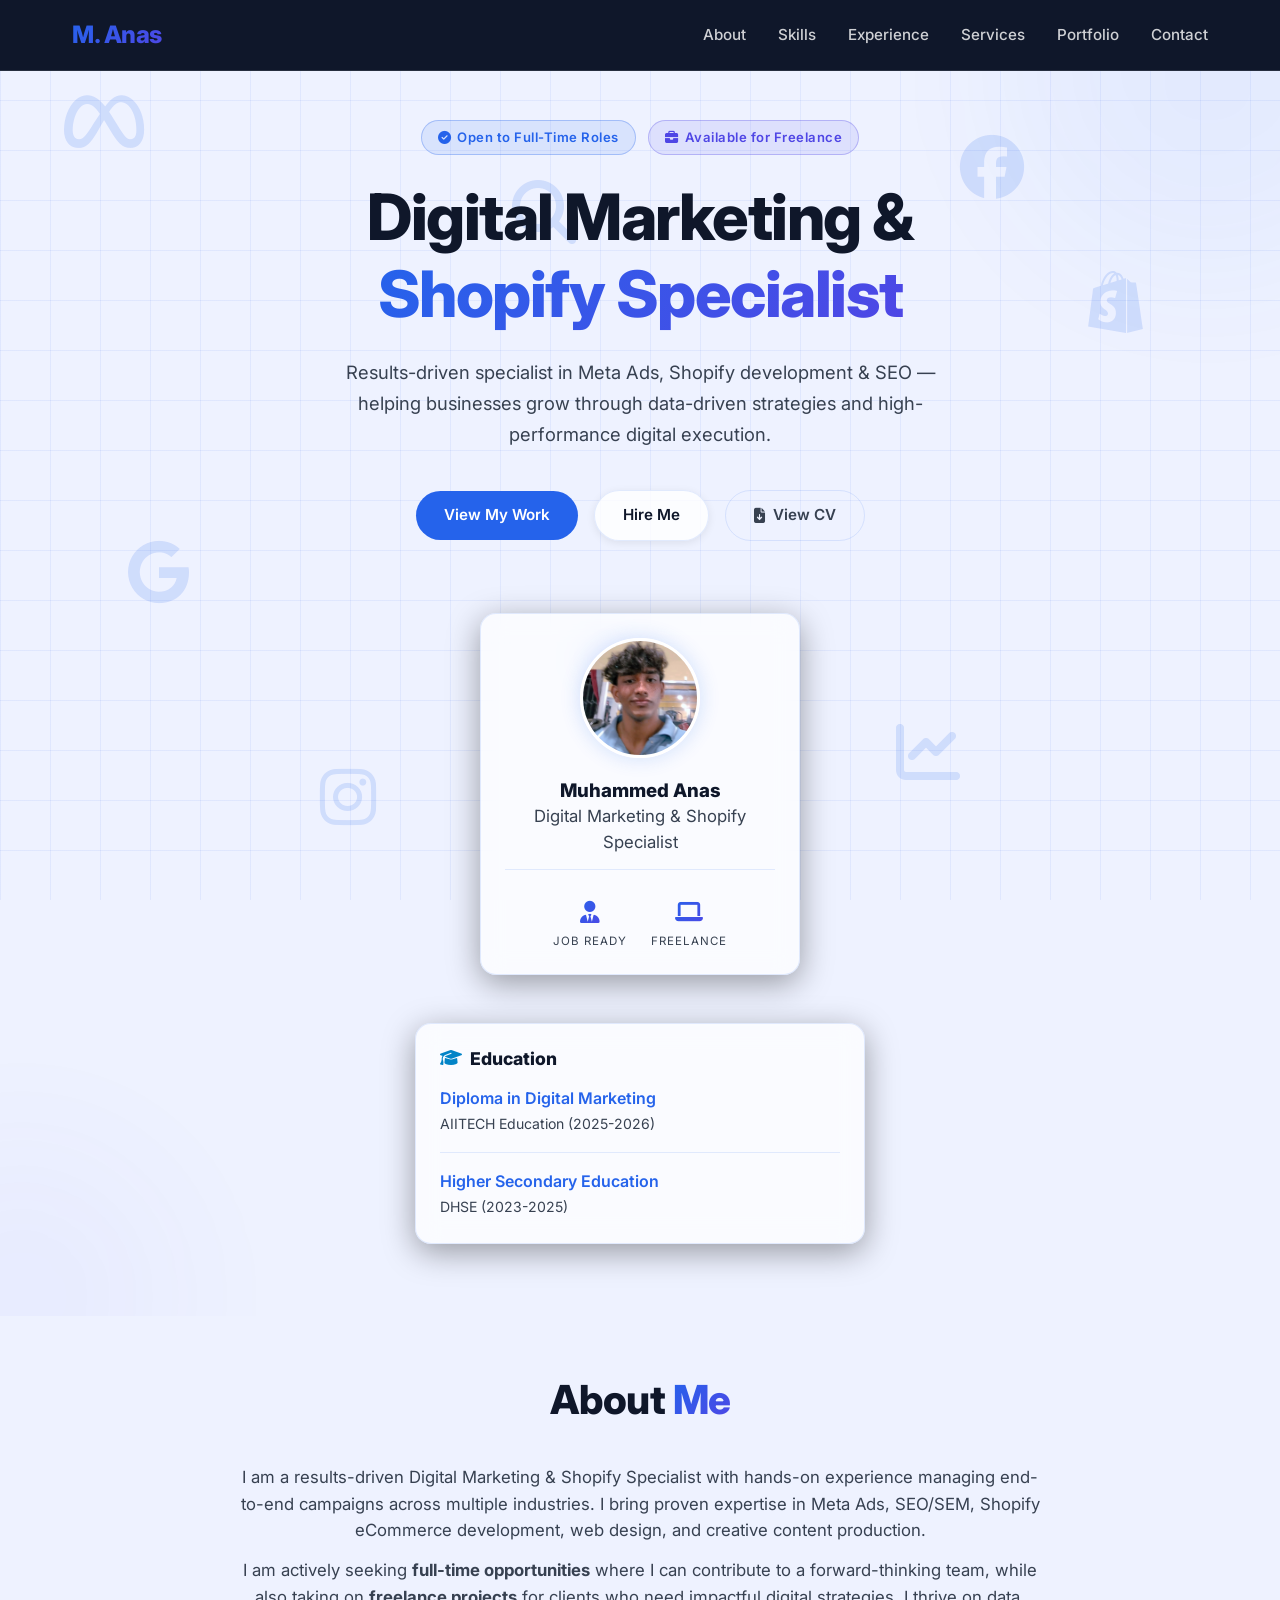
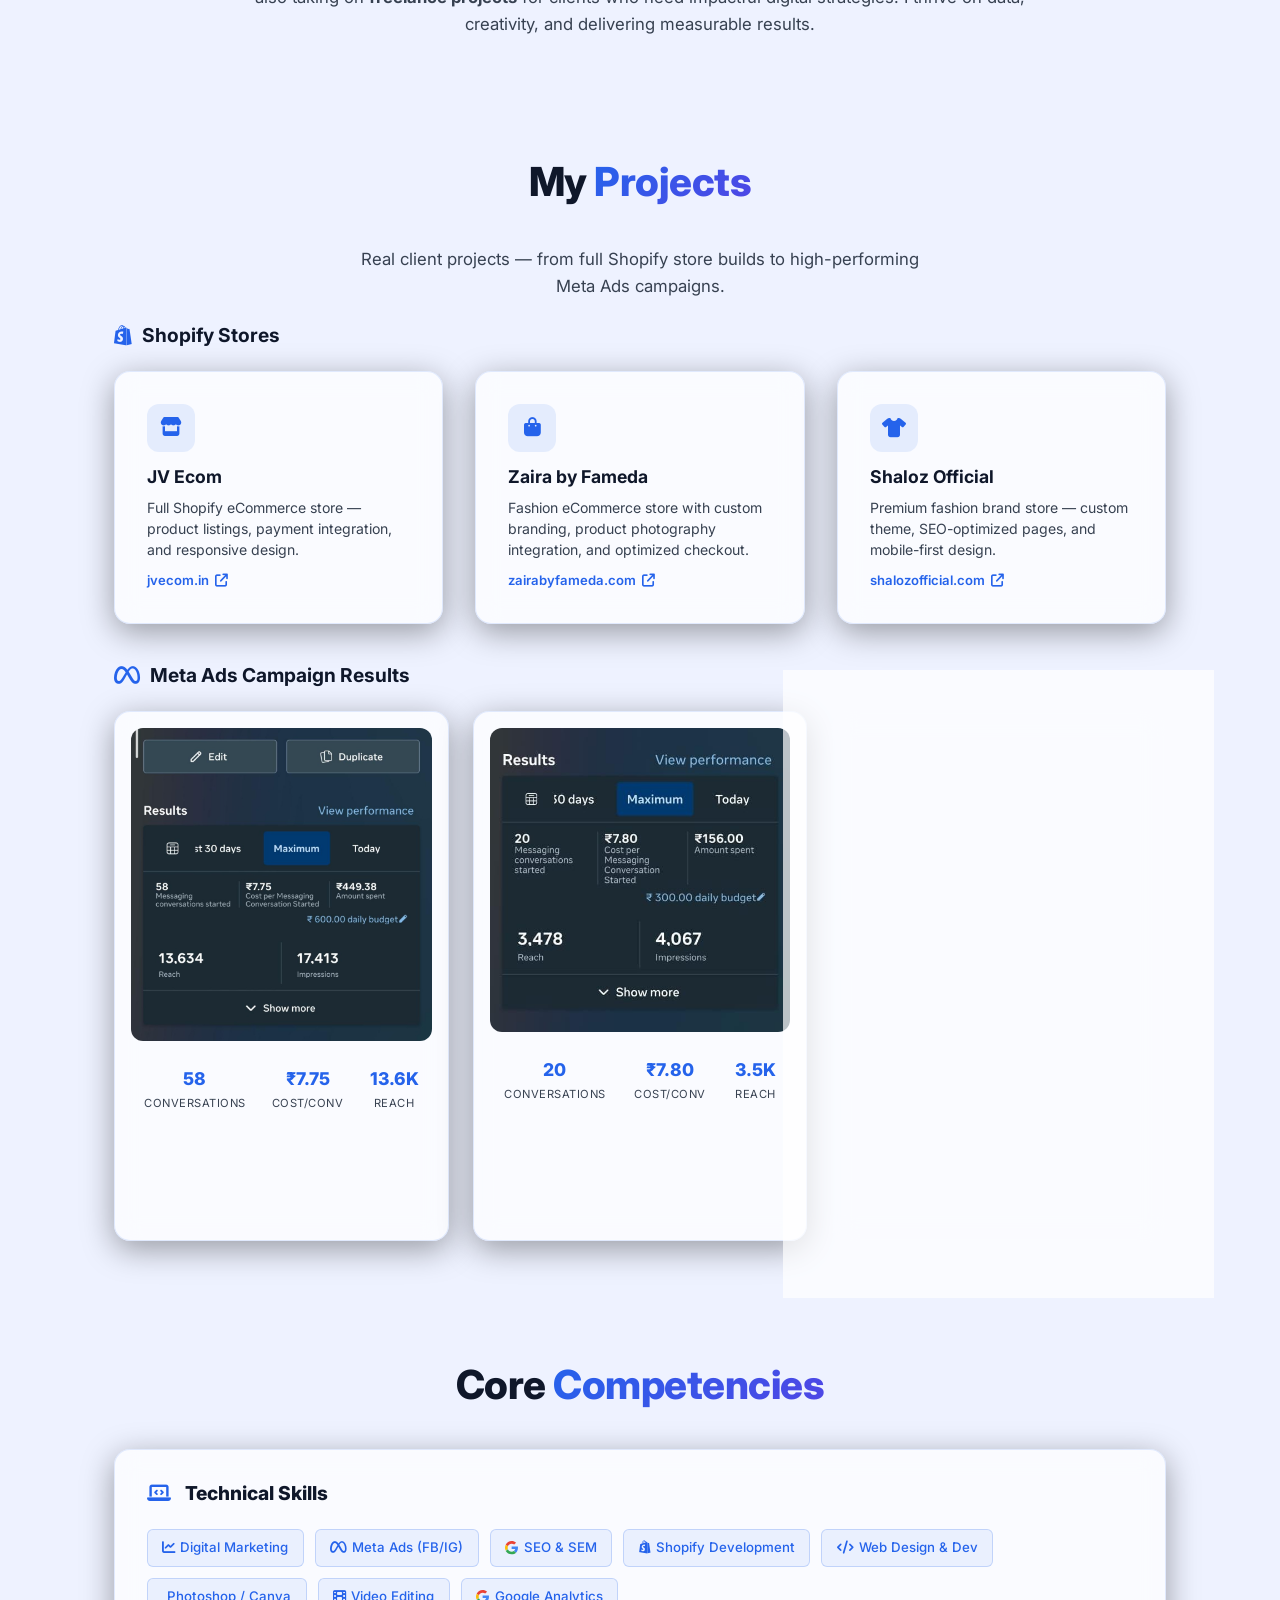
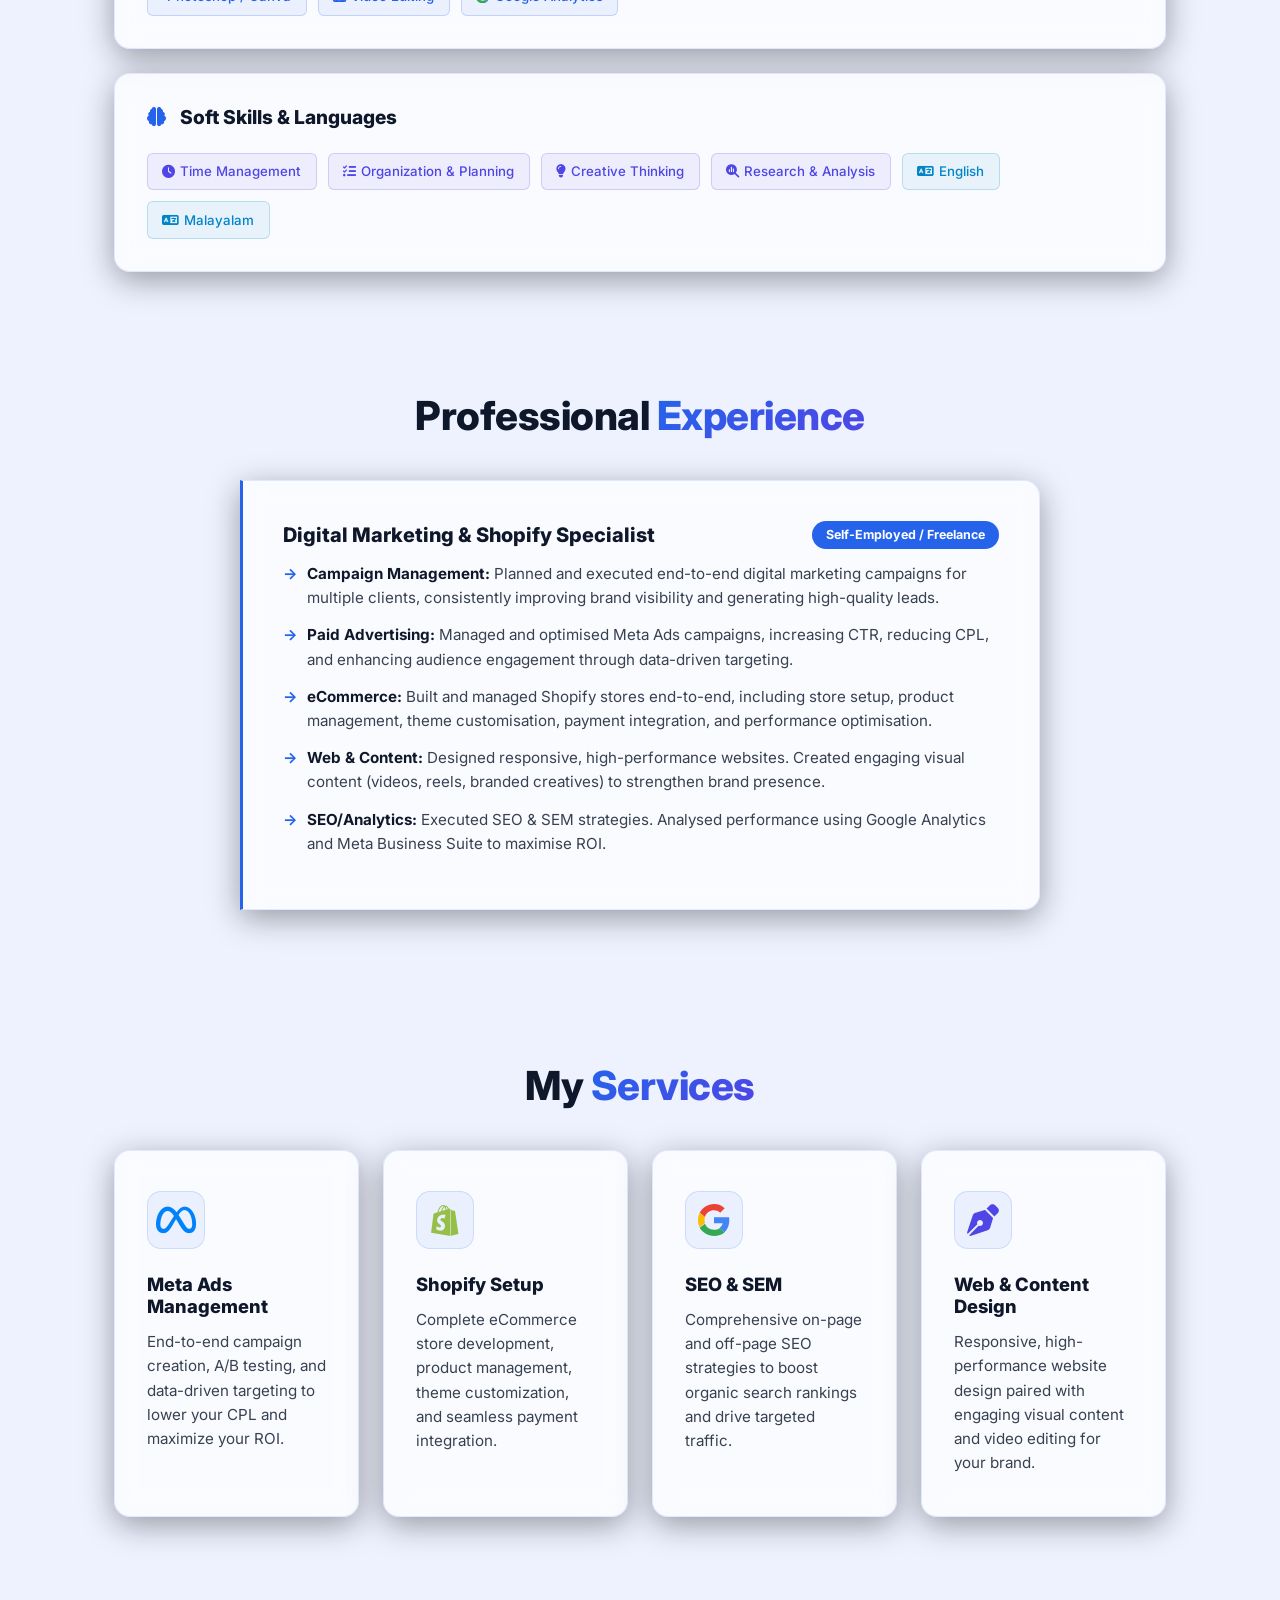
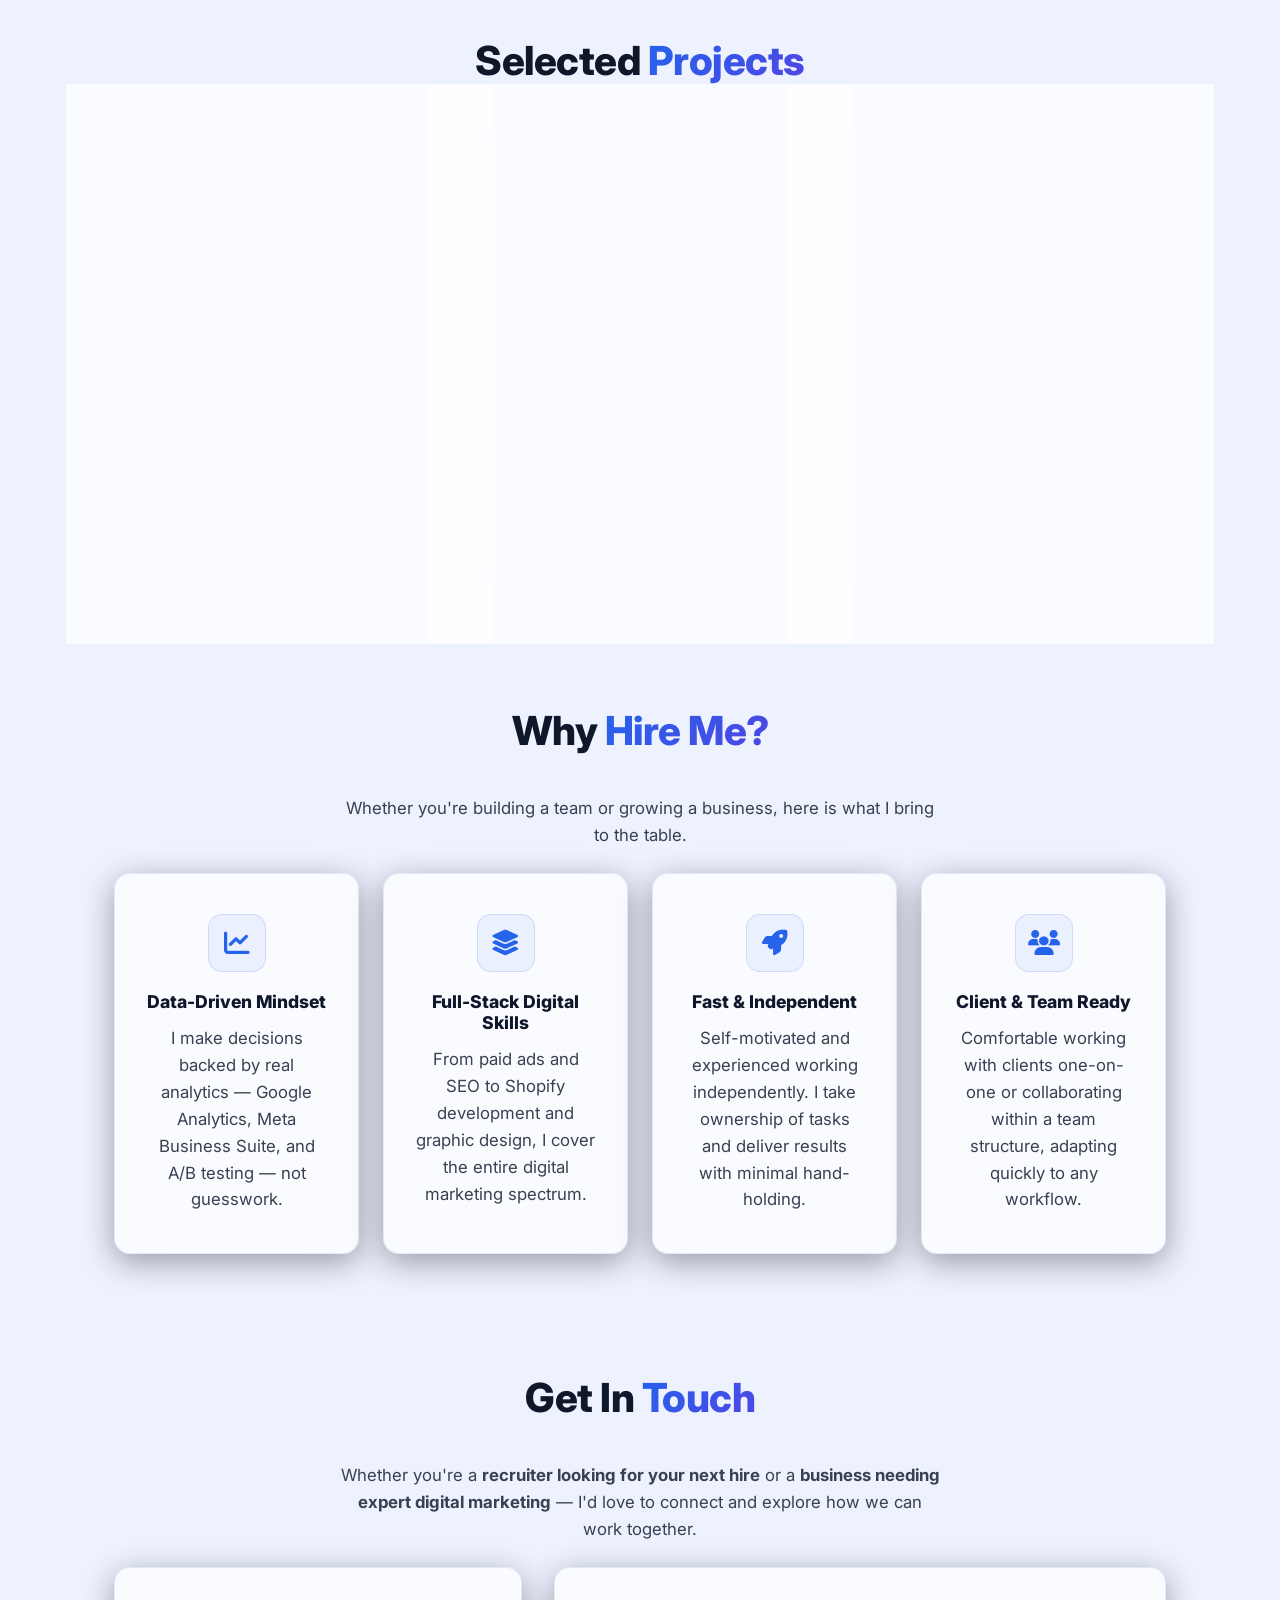
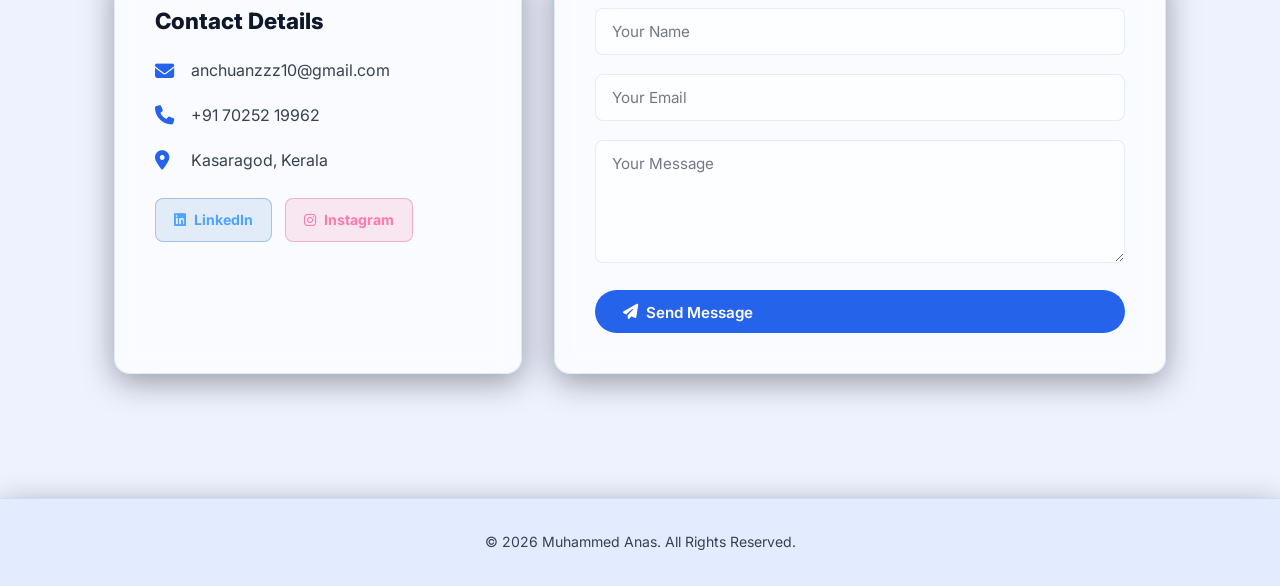
==== index.html @ a9d09760 "Add portfolio section with 3 Shopify projects and Meta Ads campaign results" ====
<!DOCTYPE html>
<html lang="en">

<head>
    <meta charset="UTF-8">
    <meta name="viewport" content="width=device-width, initial-scale=1.0">
    <title>Muhammed Anassss | Digitaln Marketijjng & Shopifyyy Specialist</title>
    <meta name="description"
        content="Portfolio of Muhammessaad Aanas, a results-driven Digitaaal Marketing & Shopify Specialist based in Kerala.">
    <link rel="preconnect" href="https://fonts.googleapis.com">
    <link rel="preconnect" href="https://fonts.gstatic.com" crossorigin>
    <link href="https://fonts.googleapis.com/css2?family=Inter:wght@300;400;500;600;700;800&display=swap"
        rel="stylesheet">
    <link rel="stylesheet" href="https://cdnjs.cloudflare.com/ajax/libs/font-awesome/6.5.0/css/all.min.css">
    <link rel="stylesheet" href="style.css">
</head>

<body>
    <!-- Background Elements -->
    <div class="background-tools">
        <i class="fa-brands fa-meta tool-icon"></i>
        <i class="fa-brands fa-shopify tool-icon"></i>
        <i class="fa-brands fa-google tool-icon"></i>
        <i class="fa-solid fa-chart-line tool-icon"></i>
        <i class="fa-solid fa-magnifying-glass tool-icon"></i>
        <i class="fa-solid fa-bullseye tool-icon"></i>
        <i class="fa-brands fa-facebook tool-icon"></i>
        <i class="fa-brands fa-instagram tool-icon"></i>
    </div>
    <canvas id="space-canvas"></canvas>

    <!-- Navigation -->
    <nav class="glass-nav" id="navbar">
        <div class="nav-container">
            <a href="#" class="logo text-gradient">M. Anas</a>
            <ul class="nav-links">
                <li><a href="#about">About</a></li>
                <li><a href="#skills">Skills</a></li>
                <li><a href="#experienccce">Experience</a></li>
                <li><a href="#services">Services</a></li>
                <li><a href="#portfolio">Portfolio</a></li>
                <li><a href="#contact">Contact</a></li>
            </ul>
            <div class="mobile-menu-btn" id="mobile-menu-btn">
                <span></span><span></span><span></span>
            </div>
        </div>
    </nav>

    <!-- Hero Section -->
    <header class="hero" id="home">
        <div class="hero-content">
            <div class="hero-badges reveal-text">
                <div class="hero-badge"><i class="fa-solid fa-circle-check"></i> Open to Full-Time Roles</div>
                <div class="hero-badge hero-badge-alt"><i class="fa-solid fa-briefcase"></i> Available for Freelance
                </div>
            </div>
            <h1 class="headline reveal-text" style="animation-delay: 0.2s;">
                Digital Marketing &amp; <span class="text-gradient no-wrap">Shopify Specialist</span>
            </h1>
            <p class="subheadline reveal-text" style="animation-delay: 0.4s;">
                Results-driven specialist in Meta Ads, Shopify development &amp; SEO — helping businesses grow through
                data-driven strategies and high-performance digital execution.
            </p>
            <div class="cta-group reveal-text" style="animation-delay: 0.6s; margin-bottom: 2rem;">
                <a href="#portfolio" class="btn btn-primary">View My Work</a>
                <a href="#contact" class="btn btn-secondary">Hire Me</a>
                <a href="https://drive.google.com/file/d/1YVyF_PRaMhXhLxlsqSSd9qEa-VqlzI2Y/view?usp=drivesdk"
                    target="_blank" class="btn btn-outline">
                    <i class="fa-solid fa-file-arrow-down"></i> View CV
                </a>
            </div>

            <!-- New Layout: Photo Box & Education -->
            <div class="hero-visuals mt-5 reveal" style="animation-delay: 0.8s;">
                <div class="glass-panel profile-card float-hover">
                    <div class="profile-avatar">
                        <img src="profile.jpg" alt="Muhammed Anas" class="profile-img">
                    </div>
                    <h3 class="text-center mt-2">Muhammed Anas</h3>
                    <p class="text-center text-muted">Digital Marketing &amp; Shopify Specialist</p>
                    <div class="quick-stats mt-3">
                        <div class="stat">
                            <span class="stat-number text-gradient"><i class="fa-solid fa-user-tie"></i></span>
                            <span class="stat-label">Job Ready</span>
                        </div>
                        <div class="stat">
                            <span class="stat-number text-gradient"><i class="fa-solid fa-laptop"></i></span>
                            <span class="stat-label">Freelance</span>
                        </div>
                    </div>
                </div>

                <div class="education-box glass-panel mt-4">
                    <h3 class="box-title"><i class="fa-solid fa-graduation-cap"></i> Education</h3>
                    <ul class="education-list">
                        <li>
                            <strong>Diploma in Digital Marketing</strong>
                            <span>AIITECH Education (2025-2026)</span>
                        </li>
                        <li>
                            <strong>Higher Secondary Education</strong>
                            <span>DHSE (2023-2025)</span>
                        </li>
                    </ul>
                </div>
            </div>
        </div>
        <div class="hero-shapes">
            <div class="shape shape-1"></div>
            <div class="shape shape-2"></div>
        </div>
    </header>

    <!-- About Section (Text Only) -->
    <section id="about" class="section reveal">
        <div class="container">
            <div class="about-text text-center mx-auto" style="max-width: 800px;">
                <h2 class="section-title">About <span class="text-gradient">Me</span></h2>
                <p class="lead">I am a results-driven Digital Marketing &amp; Shopify Specialist with hands-on
                    experience managing end-to-end campaigns across multiple industries. I bring proven expertise in
                    Meta Ads, SEO/SEM, Shopify eCommerce development, web design, and creative content production.</p>
                <p class="mt-3">I am actively seeking <strong>full-time opportunities</strong> where I can contribute to
                    a forward-thinking team, while also taking on <strong>freelance projects</strong> for clients who
                    need impactful digital strategies. I thrive on data, creativity, and delivering measurable results.
                </p>
            </div>
        </div>
    </section>

    <!-- Portfolio Section -->
    <section id="portfolio" class="section reveal">
        <div class="container">
            <h2 class="section-title">My <span class="text-gradient">Projects</span></h2>
            <p class="text-center text-muted mb-4 mx-auto max-w-600">Real client projects — from full Shopify store builds to high-performing Meta Ads campaigns.</p>

            <!-- Shopify Projects -->
            <h3 class="subsection-title"><i class="fa-brands fa-shopify"></i> Shopify Stores</h3>
            <div class="projects-grid">
                <a href="https://www.jvecom.in" target="_blank" class="glass-panel project-card">
                    <div class="project-icon"><i class="fa-solid fa-store"></i></div>
                    <h4>JV Ecom</h4>
                    <p class="text-muted">Full Shopify eCommerce store — product listings, payment integration, and responsive design.</p>
                    <span class="project-link">jvecom.in <i class="fa-solid fa-arrow-up-right-from-square"></i></span>
                </a>
                <a href="https://www.zairabyfameda.com" target="_blank" class="glass-panel project-card">
                    <div class="project-icon"><i class="fa-solid fa-bag-shopping"></i></div>
                    <h4>Zaira by Fameda</h4>
                    <p class="text-muted">Fashion eCommerce store with custom branding, product photography integration, and optimized checkout.</p>
                    <span class="project-link">zairabyfameda.com <i class="fa-solid fa-arrow-up-right-from-square"></i></span>
                </a>
                <a href="https://www.shalozofficial.com" target="_blank" class="glass-panel project-card">
                    <div class="project-icon"><i class="fa-solid fa-shirt"></i></div>
                    <h4>Shaloz Official</h4>
                    <p class="text-muted">Premium fashion brand store — custom theme, SEO-optimized pages, and mobile-first design.</p>
                    <span class="project-link">shalozofficial.com <i class="fa-solid fa-arrow-up-right-from-square"></i></span>
                </a>
            </div>

            <!-- Meta Ads Results -->
            <h3 class="subsection-title mt-5"><i class="fa-brands fa-meta"></i> Meta Ads Campaign Results</h3>
            <div class="meta-ads-grid">
                <div class="glass-panel meta-ads-card">
                    <img src="meta-ads-1.jpg" alt="Meta Ads Campaign 1 Results" class="meta-ads-img">
                    <div class="meta-ads-stats">
                        <div class="meta-stat"><span class="meta-stat-value">58</span><span class="meta-stat-label">Conversations</span></div>
                        <div class="meta-stat"><span class="meta-stat-value">₹7.75</span><span class="meta-stat-label">Cost/Conv</span></div>
                        <div class="meta-stat"><span class="meta-stat-value">13.6K</span><span class="meta-stat-label">Reach</span></div>
                    </div>
                </div>
                <div class="glass-panel meta-ads-card">
                    <img src="meta-ads-2.jpg" alt="Meta Ads Campaign 2 Results" class="meta-ads-img">
                    <div class="meta-ads-stats">
                        <div class="meta-stat"><span class="meta-stat-value">20</span><span class="meta-stat-label">Conversations</span></div>
                        <div class="meta-stat"><span class="meta-stat-value">₹7.80</span><span class="meta-stat-label">Cost/Conv</span></div>
                        <div class="meta-stat"><span class="meta-stat-value">3.5K</span><span class="meta-stat-label">Reach</span></div>
                    </div>
                </div>
                <div class="glass-panel meta-ads-card">
                    <img src="meta-ads-3.jpg" alt="Meta Ads Campaign 3 Results" class="meta-ads-img">
                    <div class="meta-ads-stats">
                        <div class="meta-stat"><span class="meta-stat-value">27</span><span class="meta-stat-label">Conversations</span></div>
                        <div class="meta-stat"><span class="meta-stat-value">₹6.28</span><span class="meta-stat-label">Cost/Conv</span></div>
                        <div class="meta-stat"><span class="meta-stat-value">4.8K</span><span class="meta-stat-label">Reach</span></div>
                    </div>
                </div>
            </div>
        </div>
    </section>

    <!-- Skills Section -->
    <section id="skills" class="section reveal">
        <div class="container">
            <h2 class="section-title">Core <span class="text-gradient">Competencies</span></h2>
            <div class="skills-wrapper">
                <div class="skills-category glass-panel">
                    <h3><i class="fa-solid fa-laptop-code skill-icon"></i> Technical Skills</h3>
                    <div class="tags">
                        <span class="tag"><i class="fa-solid fa-chart-line"></i> Digital Marketing</span>
                        <span class="tag"><i class="fa-brands fa-meta"></i> Meta Ads (FB/IG)</span>
                        <span class="tag"><span class="google-svg-sm"><svg xmlns="http://www.w3.org/2000/svg"
                                    viewBox="0 0 48 48">
                                    <path fill="#EA4335"
                                        d="M24 9.5c3.54 0 6.71 1.22 9.21 3.6l6.85-6.85C35.9 2.38 30.47 0 24 0 14.62 0 6.51 5.33 2.56 13.22l7.98 6.19C12.43 13.08 17.74 9.5 24 9.5z" />
                                    <path fill="#4285F4"
                                        d="M46.98 24.55c0-1.57-.15-3.09-.38-4.55H24v9.02h12.94c-.58 2.96-2.26 5.48-4.78 7.18l7.73 6c4.51-4.18 7.09-10.36 7.09-17.65z" />
                                    <path fill="#FBBC05"
                                        d="M10.53 28.59c-.48-1.45-.76-2.99-.76-4.59s.27-3.14.76-4.59l-7.98-6.19C.92 16.46 0 20.12 0 24c0 3.88.92 7.54 2.56 10.78l7.97-6.19z" />
                                    <path fill="#34A853"
                                        d="M24 48c6.48 0 11.93-2.13 15.89-5.81l-7.73-6c-2.18 1.48-4.97 2.31-8.16 2.31-6.26 0-11.57-3.58-13.46-8.91l-7.98 6.19C6.51 42.67 14.62 48 24 48z" />
                                </svg></span> SEO &amp; SEM</span>
                        <span class="tag"><i class="fa-brands fa-shopify"></i> Shopify Development</span>
                        <span class="tag"><i class="fa-solid fa-code"></i> Web Design &amp; Dev</span>
                        <span class="tag"><i class="fa-brands fa-adobe"></i> Photoshop / Canva</span>
                        <span class="tag"><i class="fa-solid fa-film"></i> Video Editing</span>
                        <span class="tag"><span class="google-svg-sm"><svg xmlns="http://www.w3.org/2000/svg"
                                    viewBox="0 0 48 48">
                                    <path fill="#EA4335"
                                        d="M24 9.5c3.54 0 6.71 1.22 9.21 3.6l6.85-6.85C35.9 2.38 30.47 0 24 0 14.62 0 6.51 5.33 2.56 13.22l7.98 6.19C12.43 13.08 17.74 9.5 24 9.5z" />
                                    <path fill="#4285F4"
                                        d="M46.98 24.55c0-1.57-.15-3.09-.38-4.55H24v9.02h12.94c-.58 2.96-2.26 5.48-4.78 7.18l7.73 6c4.51-4.18 7.09-10.36 7.09-17.65z" />
                                    <path fill="#FBBC05"
                                        d="M10.53 28.59c-.48-1.45-.76-2.99-.76-4.59s.27-3.14.76-4.59l-7.98-6.19C.92 16.46 0 20.12 0 24c0 3.88.92 7.54 2.56 10.78l7.97-6.19z" />
                                    <path fill="#34A853"
                                        d="M24 48c6.48 0 11.93-2.13 15.89-5.81l-7.73-6c-2.18 1.48-4.97 2.31-8.16 2.31-6.26 0-11.57-3.58-13.46-8.91l-7.98 6.19C6.51 42.67 14.62 48 24 48z" />
                                </svg></span> Google Analytics</span>
                    </div>
                </div>
                <div class="skills-category glass-panel">
                    <h3><i class="fa-solid fa-brain skill-icon"></i> Soft Skills &amp; Languages</h3>
                    <div class="tags">
                        <span class="tag tag-soft"><i class="fa-solid fa-clock"></i> Time Management</span>
                        <span class="tag tag-soft"><i class="fa-solid fa-list-check"></i> Organization &amp;
                            Planning</span>
                        <span class="tag tag-soft"><i class="fa-solid fa-lightbulb"></i> Creative Thinking</span>
                        <span class="tag tag-soft"><i class="fa-solid fa-magnifying-glass-chart"></i> Research &amp;
                            Analysis</span>
                        <span class="tag tag-lang"><i class="fa-solid fa-language"></i> English</span>
                        <span class="tag tag-lang"><i class="fa-solid fa-language"></i> Malayalam</span>
                    </div>
                </div>
            </div>
        </div>
    </section>

    <!-- Experience Section -->
    <section id="experience" class="section reveal">
        <div class="container">
            <h2 class="section-title">Professional <span class="text-gradient">Experience</span></h2>
            <div class="timeline">
                <div class="timeline-item glass-panel float-hover">
                    <div class="timeline-content">
                        <div class="timeline-header">
                            <h3>Digital Marketing &amp; Shopify Specialist</h3>
                            <span class="badge">Self-Employed / Freelance</span>
                        </div>
                        <ul class="experience-list mt-3">
                            <li><strong>Campaign Management:</strong> Planned and executed end-to-end digital marketing
                                campaigns for multiple clients, consistently improving brand visibility and generating
                                high-quality leads.</li>
                            <li><strong>Paid Advertising:</strong> Managed and optimised Meta Ads campaigns, increasing
                                CTR, reducing CPL, and enhancing audience engagement through data-driven targeting.</li>
                            <li><strong>eCommerce:</strong> Built and managed Shopify stores end-to-end, including store
                                setup, product management, theme customisation, payment integration, and performance
                                optimisation.</li>
                            <li><strong>Web &amp; Content:</strong> Designed responsive, high-performance websites.
                                Created engaging visual content (videos, reels, branded creatives) to strengthen brand
                                presence.</li>
                            <li><strong>SEO/Analytics:</strong> Executed SEO &amp; SEM strategies. Analysed performance
                                using Google Analytics and Meta Business Suite to maximise ROI.</li>
                        </ul>
                    </div>
                </div>
            </div>
        </div>
    </section>

    <!-- Services Section -->
    <section id="services" class="section reveal">
        <div class="container">
            <h2 class="section-title">My <span class="text-gradient">Services</span></h2>
            <div class="services-grid">
                <div class="glass-panel service-card float-hover">
                    <div class="service-icon meta-icon"><i class="fa-brands fa-meta"></i></div>
                    <h3>Meta Ads Management</h3>
                    <p>End-to-end campaign creation, A/B testing, and data-driven targeting to lower your CPL and
                        maximize your ROI.</p>
                </div>
                <div class="glass-panel service-card float-hover">
                    <div class="service-icon shopify-icon"><i class="fa-brands fa-shopify"></i></div>
                    <h3>Shopify Setup</h3>
                    <p>Complete eCommerce store development, product management, theme customization, and seamless
                        payment integration.</p>
                </div>
                <div class="glass-panel service-card float-hover">
                    <div class="service-icon google-icon">
                        <svg xmlns="http://www.w3.org/2000/svg" viewBox="0 0 48 48" style="width:1em;height:1em;">
                            <path fill="#EA4335"
                                d="M24 9.5c3.54 0 6.71 1.22 9.21 3.6l6.85-6.85C35.9 2.38 30.47 0 24 0 14.62 0 6.51 5.33 2.56 13.22l7.98 6.19C12.43 13.08 17.74 9.5 24 9.5z" />
                            <path fill="#4285F4"
                                d="M46.98 24.55c0-1.57-.15-3.09-.38-4.55H24v9.02h12.94c-.58 2.96-2.26 5.48-4.78 7.18l7.73 6c4.51-4.18 7.09-10.36 7.09-17.65z" />
                            <path fill="#FBBC05"
                                d="M10.53 28.59c-.48-1.45-.76-2.99-.76-4.59s.27-3.14.76-4.59l-7.98-6.19C.92 16.46 0 20.12 0 24c0 3.88.92 7.54 2.56 10.78l7.97-6.19z" />
                            <path fill="#34A853"
                                d="M24 48c6.48 0 11.93-2.13 15.89-5.81l-7.73-6c-2.18 1.48-4.97 2.31-8.16 2.31-6.26 0-11.57-3.58-13.46-8.91l-7.98 6.19C6.51 42.67 14.62 48 24 48z" />
                        </svg>
                    </div>
                    <h3>SEO &amp; SEM</h3>
                    <p>Comprehensive on-page and off-page SEO strategies to boost organic search rankings and drive
                        targeted traffic.</p>
                </div>
                <div class="glass-panel service-card float-hover">
                    <div class="service-icon design-icon"><i class="fa-solid fa-pen-nib"></i></div>
                    <h3>Web &amp; Content Design</h3>
                    <p>Responsive, high-performance website design paired with engaging visual content and video editing
                        for your brand.</p>
                </div>
            </div>
        </div>
    </section>

    <!-- Portfolio Section -->
    <section id="portfolio" class="section reveal">
        <div class="container">
            <h2 class="section-title">Selected <span class="text-gradient">Projects</span></h2>
            <div class="projects-grid">
                <div class="glass-panel project-card float-hover">
                    <div class="project-logo meta-icon"><i class="fa-brands fa-meta"></i></div>
                    <div class="project-content">
                        <h3>E-Commerce Growth Campaign</h3>
                        <p>Managed Meta Ads for a Shopify store, implementing precise audience targeting and A/B
                            testing.</p>
                        <ul class="project-results">
                            <li><i class="fa-solid fa-arrow-trend-up result-icon"></i> Increased CTR significantly</li>
                            <li><i class="fa-solid fa-arrow-trend-down result-icon"></i> Reduced Cost Per Lead (CPL)
                            </li>
                            <li><i class="fa-solid fa-sack-dollar result-icon"></i> Increased Return on Ad Spend (ROAS)
                            </li>
                        </ul>
                        <div class="tags mt-3">
                            <span class="tag"><i class="fa-brands fa-meta"></i> Meta Ads</span>
                            <span class="tag"><i class="fa-solid fa-chart-bar"></i> Analytics</span>
                        </div>
                    </div>
                </div>
                <div class="glass-panel project-card float-hover">
                    <div class="project-logo shopify-icon"><i class="fa-brands fa-shopify"></i></div>
                    <div class="project-content">
                        <h3>Shopify Store Optimization</h3>
                        <p>Built a responsive eCommerce store from scratch with integrated payments and optimized UX.
                        </p>
                        <ul class="project-results">
                            <li><i class="fa-solid fa-bolt result-icon"></i> Improved site speed</li>
                            <li><i class="fa-solid fa-mobile-screen result-icon"></i> Enhanced mobile usability</li>
                            <li><i class="fa-brands fa-shopify result-icon"></i> Streamlined checkout process</li>
                        </ul>
                        <div class="tags mt-3">
                            <span class="tag"><i class="fa-brands fa-shopify"></i> Shopify</span>
                            <span class="tag"><i class="fa-solid fa-palette"></i> Web Design</span>
                        </div>
                    </div>
                </div>
                <div class="glass-panel project-card float-hover">
                    <div class="project-logo google-icon">
                        <svg xmlns="http://www.w3.org/2000/svg" viewBox="0 0 48 48" style="width:1em;height:1em;">
                            <path fill="#EA4335"
                                d="M24 9.5c3.54 0 6.71 1.22 9.21 3.6l6.85-6.85C35.9 2.38 30.47 0 24 0 14.62 0 6.51 5.33 2.56 13.22l7.98 6.19C12.43 13.08 17.74 9.5 24 9.5z" />
                            <path fill="#4285F4"
                                d="M46.98 24.55c0-1.57-.15-3.09-.38-4.55H24v9.02h12.94c-.58 2.96-2.26 5.48-4.78 7.18l7.73 6c4.51-4.18 7.09-10.36 7.09-17.65z" />
                            <path fill="#FBBC05"
                                d="M10.53 28.59c-.48-1.45-.76-2.99-.76-4.59s.27-3.14.76-4.59l-7.98-6.19C.92 16.46 0 20.12 0 24c0 3.88.92 7.54 2.56 10.78l7.97-6.19z" />
                            <path fill="#34A853"
                                d="M24 48c6.48 0 11.93-2.13 15.89-5.81l-7.73-6c-2.18 1.48-4.97 2.31-8.16 2.31-6.26 0-11.57-3.58-13.46-8.91l-7.98 6.19C6.51 42.67 14.62 48 24 48z" />
                        </svg>
                    </div>
                    <div class="project-content">
                        <h3>Organic SEO &amp; Content Strategy</h3>
                        <p>Executed comprehensive SEO strategies and produced engaging promotional visual content.</p>
                        <ul class="project-results">
                            <li><span class="google-svg-sm" style="vertical-align:middle;"><svg
                                        xmlns="http://www.w3.org/2000/svg" viewBox="0 0 48 48">
                                        <path fill="#EA4335"
                                            d="M24 9.5c3.54 0 6.71 1.22 9.21 3.6l6.85-6.85C35.9 2.38 30.47 0 24 0 14.62 0 6.51 5.33 2.56 13.22l7.98 6.19C12.43 13.08 17.74 9.5 24 9.5z" />
                                        <path fill="#4285F4"
                                            d="M46.98 24.55c0-1.57-.15-3.09-.38-4.55H24v9.02h12.94c-.58 2.96-2.26 5.48-4.78 7.18l7.73 6c4.51-4.18 7.09-10.36 7.09-17.65z" />
                                        <path fill="#FBBC05"
                                            d="M10.53 28.59c-.48-1.45-.76-2.99-.76-4.59s.27-3.14.76-4.59l-7.98-6.19C.92 16.46 0 20.12 0 24c0 3.88.92 7.54 2.56 10.78l7.97-6.19z" />
                                        <path fill="#34A853"
                                            d="M24 48c6.48 0 11.93-2.13 15.89-5.81l-7.73-6c-2.18 1.48-4.97 2.31-8.16 2.31-6.26 0-11.57-3.58-13.46-8.91l-7.98 6.19C6.51 42.67 14.62 48 24 48z" />
                                    </svg></span> Boosted organic search rankings</li>
                            <li><i class="fa-brands fa-instagram result-icon"></i> Created engaging reels &amp; videos
                            </li>
                            <li><i class="fa-solid fa-bullseye result-icon"></i> Increased organic traffic</li>
                        </ul>
                        <div class="tags mt-3">
                            <span class="tag"><span class="google-svg-sm"><svg xmlns="http://www.w3.org/2000/svg"
                                        viewBox="0 0 48 48">
                                        <path fill="#EA4335"
                                            d="M24 9.5c3.54 0 6.71 1.22 9.21 3.6l6.85-6.85C35.9 2.38 30.47 0 24 0 14.62 0 6.51 5.33 2.56 13.22l7.98 6.19C12.43 13.08 17.74 9.5 24 9.5z" />
                                        <path fill="#4285F4"
                                            d="M46.98 24.55c0-1.57-.15-3.09-.38-4.55H24v9.02h12.94c-.58 2.96-2.26 5.48-4.78 7.18l7.73 6c4.51-4.18 7.09-10.36 7.09-17.65z" />
                                        <path fill="#FBBC05"
                                            d="M10.53 28.59c-.48-1.45-.76-2.99-.76-4.59s.27-3.14.76-4.59l-7.98-6.19C.92 16.46 0 20.12 0 24c0 3.88.92 7.54 2.56 10.78l7.97-6.19z" />
                                        <path fill="#34A853"
                                            d="M24 48c6.48 0 11.93-2.13 15.89-5.81l-7.73-6c-2.18 1.48-4.97 2.31-8.16 2.31-6.26 0-11.57-3.58-13.46-8.91l-7.98 6.19C6.51 42.67 14.62 48 24 48z" />
                                    </svg></span> SEO</span>
                            <span class="tag"><i class="fa-solid fa-photo-film"></i> Content Creation</span>
                        </div>
                    </div>
                </div>
            </div>
        </div>
    </section>

    <!-- Why Hire Me Section -->
    <section id="why-hire" class="section reveal">
        <div class="container">
            <h2 class="section-title">Why <span class="text-gradient">Hire Me?</span></h2>
            <p class="text-center text-muted max-w-600 mx-auto mb-4">Whether you're building a team or growing a
                business, here is what I bring to the table.</p>
            <div class="why-grid">
                <div class="glass-panel why-card float-hover">
                    <div class="why-icon"><i class="fa-solid fa-chart-line"></i></div>
                    <h3>Data-Driven Mindset</h3>
                    <p>I make decisions backed by real analytics — Google Analytics, Meta Business Suite, and A/B
                        testing — not guesswork.</p>
                </div>
                <div class="glass-panel why-card float-hover">
                    <div class="why-icon"><i class="fa-solid fa-layer-group"></i></div>
                    <h3>Full-Stack Digital Skills</h3>
                    <p>From paid ads and SEO to Shopify development and graphic design, I cover the entire digital
                        marketing spectrum.</p>
                </div>
                <div class="glass-panel why-card float-hover">
                    <div class="why-icon"><i class="fa-solid fa-rocket"></i></div>
                    <h3>Fast & Independent</h3>
                    <p>Self-motivated and experienced working independently. I take ownership of tasks and deliver
                        results with minimal hand-holding.</p>
                </div>
                <div class="glass-panel why-card float-hover">
                    <div class="why-icon"><i class="fa-solid fa-users"></i></div>
                    <h3>Client & Team Ready</h3>
                    <p>Comfortable working with clients one-on-one or collaborating within a team structure, adapting
                        quickly to any workflow.</p>
                </div>
            </div>
        </div>
    </section>

    <!-- Contact Section -->
    <section id="contact" class="section reveal">
        <div class="container">
            <h2 class="section-title">Get In <span class="text-gradient">Touch</span></h2>
            <p class="text-center text-muted max-w-600 mx-auto mb-4">Whether you're a <strong>recruiter looking for your
                    next hire</strong> or a <strong>business needing expert digital marketing</strong> — I'd love to
                connect and explore how we can work together.</p>
            <div class="contact-wrapper">
                <div class="glass-panel contact-info">
                    <h3 class="mb-3">Contact Details</h3>
                    <div class="contact-item">
                        <i class="fa-solid fa-envelope contact-icon"></i>
                        <a href="mailto:anchuanzzz10@gmail.com">anchuanzzz10@gmail.com</a>
                    </div>
                    <div class="contact-item">
                        <i class="fa-solid fa-phone contact-icon"></i>
                        <a href="tel:+917025219962">+91 70252 19962</a>
                    </div>
                    <div class="contact-item">
                        <i class="fa-solid fa-location-dot contact-icon"></i>
                        <span>Kasaragod, Kerala</span>
                    </div>
                    <div class="social-links mt-4">
                        <a href="https://www.linkedin.com/in/muhammed-anas-708a24404?utm_source=share_via&utm_content=profile&utm_medium=member_android"
                            target="_blank" class="btn btn-social linkedin-btn">
                            <i class="fa-brands fa-linkedin"></i> LinkedIn
                        </a>
                        <a href="https://www.instagram.com/_anchu_anzzz_?igsh=MXBqZWRiZDdjem05NA==" target="_blank"
                            class="btn btn-social instagram-btn">
                            <i class="fa-brands fa-instagram"></i> Instagram
                        </a>
                    </div>
                </div>
                <form class="glass-panel contact-form"
                    onsubmit="event.preventDefault(); alert('Message sent successfully!');">
                    <div class="form-group">
                        <input type="text" placeholder="Your Name" required class="glass-input">
                    </div>
                    <div class="form-group">
                        <input type="email" placeholder="Your Email" required class="glass-input">
                    </div>
                    <div class="form-group">
                        <textarea placeholder="Your Message" rows="5" required class="glass-input"></textarea>
                    </div>
                    <button type="submit" class="btn btn-primary w-100">
                        <i class="fa-solid fa-paper-plane"></i> Send Message
                    </button>
                </form>
            </div>
        </div>
    </section>

    <footer class="footer glass-panel">
        <p>&copy; 2026 Muhammed Anas. All Rights Reserved.</p>
    </footer>

    <script src="main.js"></script>
</body>

</html>
---- style.css ----
/* =============================================
   ORIGINAL DARK THEME - Grid Background Only
   ============================================= */

:root {
    --bg-deep-space: #eef2ff;
    --neon-blue: #2563eb;
    --neon-purple: #4f46e5;
    --neon-cyan: #0284c7;
    --text-primary: #0f172a;
    --text-secondary: #374151;

    --glass-bg: rgba(255, 255, 255, 0.7);
    --glass-border: rgba(37, 99, 235, 0.12);
    --glass-glow: rgba(37, 99, 235, 0.15);

    --primary-blue: #2563eb;
    --primary-violet: #4f46e5;
    --primary-cyan: #0284c7;

    --font-main: 'Inter', sans-serif;
    --transition-smooth: all 0.4s cubic-bezier(0.25, 0.46, 0.45, 0.94);
}

/* ---- Reset ---- */
* { margin: 0; padding: 0; box-sizing: border-box; scroll-behavior: smooth; }

body {
    font-family: var(--font-main);
    background-color: var(--bg-deep-space);
    color: var(--text-primary);
    overflow-x: hidden;
    line-height: 1.6;
    -webkit-font-smoothing: antialiased;
}

/* ---- Grid Background Pattern (replaces canvas) ---- */
body::before {
    content: '';
    position: fixed;
    inset: 0;
    z-index: -1;
    background-image:
        linear-gradient(rgba(37, 99, 235, 0.07) 1px, transparent 1px),
        linear-gradient(90deg, rgba(37, 99, 235, 0.07) 1px, transparent 1px);
    background-size: 50px 50px;
    pointer-events: none;
}

/* Background Animated Tools */
.background-tools {
    position: fixed;
    top: 0;
    left: 0;
    width: 100%;
    height: 100%;
    z-index: -1;
    pointer-events: none;
    overflow: hidden;
}

.tool-icon {
    position: absolute;
    font-size: clamp(2rem, 5vw, 4rem);
    color: var(--primary-blue);
    opacity: 0.15; /* Subtle but clearly visible icon opacity */
    animation: floatTool 20s linear infinite;
}

/* Random positioning for tools */
.tool-icon:nth-child(1) { top: 10%; left: 5%; animation-duration: 25s; }
.tool-icon:nth-child(2) { top: 30%; left: 85%; animation-duration: 30s; animation-delay: -5s; }
.tool-icon:nth-child(3) { top: 60%; left: 10%; animation-duration: 28s; animation-delay: -2s; }
.tool-icon:nth-child(4) { top: 80%; left: 70%; animation-duration: 35s; animation-delay: -10s; }
.tool-icon:nth-child(5) { top: 20%; left: 40%; animation-duration: 22s; animation-delay: -7s; }
.tool-icon:nth-child(6) { top: 70%; left: 45%; animation-duration: 32s; animation-delay: -12s; }
.tool-icon:nth-child(7) { top: 15%; left: 75%; animation-duration: 27s; animation-delay: -4s; }
.tool-icon:nth-child(8) { top: 85%; left: 25%; animation-duration: 29s; animation-delay: -1s; }

@keyframes floatTool {
    0% { transform: translateY(0) rotate(0deg); }
    33% { transform: translateY(-20px) rotate(5deg); }
    66% { transform: translateY(10px) rotate(-5deg); }
    100% { transform: translateY(0) rotate(0deg); }
}

/* ---- Hide old canvas ---- */
#space-canvas { display: none; }

/* ---- Typography ---- */
h1, h2, h3, h4 {
    font-weight: 800;
    line-height: 1.2;
    color: var(--text-primary);
}

p { color: var(--text-secondary); font-size: 1.05rem; font-weight: 400; }

/* Neon Text */
.neon-text-blue {
    color: var(--neon-blue);
    text-shadow: 0 0 10px rgba(0, 243, 255, 0.5), 0 0 20px rgba(0, 243, 255, 0.3);
}
.neon-text-purple {
    color: var(--neon-purple);
    text-shadow: 0 0 10px rgba(188, 19, 254, 0.5), 0 0 20px rgba(188, 19, 254, 0.3);
}
.neon-text-cyan {
    color: var(--neon-cyan);
    text-shadow: 0 0 10px rgba(15, 240, 252, 0.5), 0 0 20px rgba(15, 240, 252, 0.3);
}

.text-gradient {
    background: linear-gradient(135deg, var(--neon-blue), var(--neon-purple));
    -webkit-background-clip: text;
    -webkit-text-fill-color: transparent;
    background-clip: text;
}

/* ---- Utility ---- */
.text-center { text-align: center; }
.text-muted { color: var(--text-secondary); }
.mt-2 { margin-top: 0.4rem; }
.mt-3 { margin-top: 0.8rem; }
.mt-4 { margin-top: 1.2rem; }
.mb-3 { margin-bottom: 0.8rem; }
.mb-4 { margin-bottom: 1.5rem; }
.mx-auto { margin-left: auto; margin-right: auto; }
.max-w-600 { max-width: 600px; }

/* ---- Glassmorphism ---- */
.glass-panel {
    background: var(--glass-bg);
    backdrop-filter: blur(12px);
    -webkit-backdrop-filter: blur(12px);
    border: 1px solid var(--glass-border);
    border-radius: 16px;
    box-shadow: 0 8px 32px 0 rgba(0, 0, 0, 0.37);
    transition: var(--transition-smooth);
}
.glass-panel:hover {
    border-color: rgba(255, 255, 255, 0.2);
    box-shadow: 0 8px 32px 0 var(--glass-glow);
}

.no-wrap { white-space: nowrap; }

/* ---- Layout ---- */
.container { max-width: 1100px; margin: 0 auto; padding: 0 1.5rem; }
.section { padding: 60px 0; position: relative; }

.section-title {
    font-size: clamp(1.8rem, 5vw, 2.5rem);
    margin-bottom: 2.5rem;
    text-align: center;
    letter-spacing: -0.5px;
}
.section-title.left-align { text-align: left; margin-bottom: 1.5rem; }

/* ---- Navigation ---- */
.glass-nav {
    position: fixed;
    top: 0; left: 0;
    width: 100%;
    z-index: 1000;
    background: #0f172a; /* Professional Dark Navy Header */
    border-bottom: 1px solid rgba(255, 255, 255, 0.1);
    padding: 1rem 0;
    transition: var(--transition-smooth);
}
.nav-container {
    max-width: 1200px;
    margin: 0 auto;
    padding: 0 2rem;
    display: flex;
    justify-content: space-between;
    align-items: center;
}
.logo { 
    font-size: 1.5rem; 
    font-weight: 800; 
    text-decoration: none; 
    letter-spacing: -0.5px; 
    color: #ffffff !important; /* Logo text color changed to white to complement the dark header */
}
.nav-links { list-style: none; display: flex; gap: 2rem; }
.nav-links a {
    text-decoration: none;
    color: rgba(255, 255, 255, 0.8); /* Link text changed to slightly transparent white */
    font-weight: 500;
    font-size: 0.95rem;
    transition: color 0.3s ease;
    position: relative;
}
.nav-links a::after {
    content: '';
    position: absolute;
    bottom: -5px; left: 0;
    width: 0; height: 2px;
    background: var(--neon-blue);
    transition: width 0.3s ease;
    box-shadow: 0 0 8px var(--neon-blue);
}
.nav-links a:hover::after { width: 100%; }
.nav-links a:hover { color: #ffffff; }

.mobile-menu-btn { display: none; cursor: pointer; flex-direction: column; gap: 5px; }
.mobile-menu-btn span { width: 25px; height: 2px; background: #ffffff; transition: 0.3s; }

/* ---- Hero Section ---- */
.hero {
    min-height: 80vh;
    display: flex;
    align-items: center;
    justify-content: center;
    position: relative;
    text-align: center;
    padding: 120px 1rem 40px;
    overflow: visible;
}
.hero-content { position: relative; z-index: 10; max-width: 800px; display: flex; flex-direction: column; align-items: center; }

/* Dual Badges */
.hero-badges { display: flex; gap: 0.8rem; justify-content: center; flex-wrap: wrap; margin-bottom: 1.5rem; }
.hero-badge {
    display: inline-flex;
    align-items: center;
    gap: 6px;
    padding: 6px 16px;
    background: rgba(37, 99, 235, 0.1);
    border: 1px solid rgba(37, 99, 235, 0.3);
    color: var(--neon-blue);
    border-radius: 30px;
    font-size: 0.82rem;
    font-weight: 600;
    letter-spacing: 0.5px;
}
.hero-badge-alt {
    background: rgba(79, 70, 229, 0.1);
    border-color: rgba(79, 70, 229, 0.3);
    color: var(--neon-purple);
}

.no-wrap { white-space: nowrap; display: inline-block; }

.headline {
    font-size: clamp(2.2rem, 8vw, 4rem);
    margin-bottom: 1.5rem;
    letter-spacing: -1.5px;
}
.subheadline {
    font-size: clamp(0.95rem, 3vw, 1.15rem);
    margin-bottom: 2.5rem;
    max-width: 650px;
    line-height: 1.7;
}

.cta-group { display: flex; gap: 1rem; justify-content: center; flex-wrap: wrap; }

/* Hero Blobs */
.hero-shapes { position: absolute; top: 0; left: 0; width: 100%; height: 100%; overflow: hidden; z-index: 1; pointer-events: none; }
.shape { position: absolute; border-radius: 50%; filter: blur(80px); opacity: 0.4; }
.shape-1 { width: 400px; height: 400px; background: rgba(37, 99, 235, 0.12); top: -10%; right: -10%; animation: floatBlob 15s ease-in-out infinite alternate; }
.shape-2 { width: 300px; height: 300px; background: rgba(79, 70, 229, 0.1); bottom: -10%; left: -10%; animation: floatBlob 12s ease-in-out infinite alternate-reverse; }

@keyframes floatBlob {
    0% { transform: translate(0, 0) scale(1); }
    100% { transform: translate(-30px, 30px) scale(1.08); }
}

/* ---- Buttons ---- */
.btn {
    display: inline-flex;
    align-items: center;
    gap: 8px;
    padding: 12px 28px;
    border-radius: 30px;
    font-weight: 600;
    text-decoration: none;
    transition: var(--transition-smooth);
    cursor: pointer;
    border: none;
    font-family: var(--font-main);
    font-size: 0.95rem;
}
.btn-primary {
    background: var(--neon-blue);
    color: #fff;
    box-shadow: none;
}
.btn-primary:hover { background: #1d4ed8; transform: translateY(-3px); }

.btn-secondary {
    background: rgba(255, 255, 255, 0.8);
    color: var(--text-primary);
    border: 1px solid var(--glass-border);
    box-shadow: 0 2px 8px rgba(0,0,0,0.08);
}
.btn-secondary:hover { background: #fff; box-shadow: 0 4px 15px rgba(37,99,235,0.2); transform: translateY(-3px); }

.cta-group { 
    display: flex; 
    gap: 1rem; 
    justify-content: center; 
    align-items: center; 
    flex-wrap: wrap;
    width: 100%;
}
.btn-outline {
    background: transparent;
    color: var(--text-secondary);
    border: 1px solid var(--glass-border);
}
.btn-outline:hover { background: rgba(255,255,255,0.6); color: var(--text-primary); transform: translateY(-2px); }

/* Float hover & animations */
.float-hover { transition: transform 0.4s cubic-bezier(0.175, 0.885, 0.32, 1.275), box-shadow 0.4s ease; }
.float-hover:hover { transform: translateY(-8px); box-shadow: 0 12px 30px rgba(37, 99, 235, 0.15); }

.float-anim { animation: floatBtn 4s ease-in-out infinite; }
.float-anim-delayed { animation: floatBtn 4s ease-in-out infinite 2s; }
@keyframes floatBtn {
    0%, 100% { transform: translateY(0); }
    50% { transform: translateY(-6px); }
}

/* ---- Scroll Reveal ---- */
.reveal { opacity: 0; transform: translateY(30px); transition: all 0.8s cubic-bezier(0.16, 1, 0.3, 1); }
.reveal.active { opacity: 1; transform: translateY(0); }
.reveal-text { opacity: 0; transform: translateY(20px); animation: textFadeUp 0.8s cubic-bezier(0.16, 1, 0.3, 1) forwards; }
@keyframes textFadeUp { to { opacity: 1; transform: translateY(0); } }

/* ---- About ---- */
/* ---- Hero Visuals & About ---- */
.hero-visuals { display: flex; flex-direction: column; align-items: center; gap: 1.5rem; width: 100%; margin-bottom: 2rem; }
.about-text { position: relative; }

.education-box { padding: 1.5rem; margin: 0 auto; width: 100%; max-width: 450px; text-align: left; }
.box-title { font-size: 1.1rem; margin-bottom: 1rem; color: var(--text-primary); display: flex; align-items: center; gap: 8px; }
.box-title i { color: var(--neon-cyan); }

.education-list { list-style: none; }
.education-list li { margin-bottom: 1rem; display: flex; flex-direction: column; padding-bottom: 1rem; border-bottom: 1px solid var(--glass-border); }
.education-list li:last-child { border-bottom: none; padding-bottom: 0; margin-bottom: 0; }
.education-list strong { color: var(--neon-blue); font-weight: 600; }
.education-list span { font-size: 0.88rem; color: var(--text-secondary); margin-top: 2px; }

.profile-card { padding: 1.5rem; display: flex; flex-direction: column; align-items: center; width: 100%; max-width: 320px; margin-bottom: 1.5rem; }
.profile-avatar {
    width: 120px; height: 120px;
    border-radius: 50%;
    margin: 0 auto 1rem;
    overflow: hidden;
    border: 3px solid #ffffff;
    box-shadow: 0 0 20px rgba(37, 99, 235, 0.2);
}
.profile-img {
    width: 100%;
    height: 100%;
    object-fit: cover;
    transition: var(--transition-smooth);
}
.profile-card:hover .profile-img { transform: scale(1.1); }
.quick-stats { display: flex; gap: 1.5rem; width: 100%; justify-content: center; border-top: 1px solid var(--glass-border); padding-top: 1.5rem; }
.stat { display: flex; flex-direction: column; align-items: center; }
.stat .stat-number { font-size: 1.4rem; font-weight: 800; }
.stat .stat-label { font-size: 0.72rem; color: var(--text-secondary); text-transform: uppercase; letter-spacing: 1px; margin-top: 2px; }

/* ---- Portfolio ---- */
.mt-5 { margin-top: 2.5rem; }
.subsection-title {
    font-size: 1.2rem;
    font-weight: 700;
    color: var(--text-primary);
    margin-bottom: 1.5rem;
    display: flex;
    align-items: center;
    gap: 10px;
}
.subsection-title i { color: var(--neon-blue); font-size: 1.3rem; }

.projects-grid {
    display: grid;
    grid-template-columns: repeat(auto-fit, minmax(280px, 1fr));
    gap: 1.5rem;
}
.project-card {
    padding: 1.8rem;
    text-decoration: none;
    color: var(--text-primary);
    display: flex;
    flex-direction: column;
    gap: 0.6rem;
    transition: transform 0.3s ease, box-shadow 0.3s ease;
    cursor: pointer;
}
.project-card:hover {
    transform: translateY(-6px);
    box-shadow: 0 12px 30px rgba(37, 99, 235, 0.12);
}
.project-icon {
    width: 48px; height: 48px;
    border-radius: 12px;
    background: rgba(37, 99, 235, 0.1);
    display: flex;
    align-items: center;
    justify-content: center;
    font-size: 1.2rem;
    color: var(--neon-blue);
    margin-bottom: 0.3rem;
}
.project-card h4 { font-size: 1.1rem; font-weight: 700; }
.project-card p { font-size: 0.88rem; line-height: 1.5; }
.project-link {
    font-size: 0.82rem;
    color: var(--neon-blue);
    font-weight: 600;
    margin-top: auto;
    display: flex;
    align-items: center;
    gap: 6px;
}

/* Meta Ads Cards */
.meta-ads-grid {
    display: grid;
    grid-template-columns: repeat(auto-fit, minmax(260px, 1fr));
    gap: 1.5rem;
}
.meta-ads-card {
    padding: 1rem;
    overflow: hidden;
    display: flex;
    flex-direction: column;
    gap: 1rem;
}
.meta-ads-img {
    width: 100%;
    border-radius: 12px;
    object-fit: cover;
}
.meta-ads-stats {
    display: flex;
    justify-content: space-around;
    text-align: center;
    padding: 0.5rem 0;
}
.meta-stat { display: flex; flex-direction: column; gap: 2px; }
.meta-stat-value {
    font-size: 1.1rem;
    font-weight: 800;
    color: var(--neon-blue);
}
.meta-stat-label {
    font-size: 0.7rem;
    color: var(--text-secondary);
    text-transform: uppercase;
    letter-spacing: 0.5px;
}

/* ---- Skills ---- */
.skills-wrapper { display: flex; flex-direction: column; gap: 1.5rem; }
.skills-category { padding: 2rem; }
.skills-category h3 { margin-bottom: 1.5rem; font-size: 1.2rem; display: flex; align-items: center; gap: 10px; }

.tags { display: flex; gap: 0.7rem; flex-wrap: wrap; }
.tag {
    font-size: 0.83rem; padding: 0.45rem 0.9rem; border-radius: 6px;
    background: rgba(37, 99, 235, 0.08); border: 1px solid rgba(37, 99, 235, 0.2);
    color: var(--neon-blue); font-weight: 500;
    display: inline-flex; align-items: center; gap: 5px;
}
.tag-soft { background: rgba(79,70,229,0.08); border-color: rgba(79,70,229,0.2); color: var(--neon-purple); }
.tag-lang { background: rgba(2,132,199,0.08); border-color: rgba(2,132,199,0.2); color: var(--neon-cyan); }

/* ---- Experience ---- */
.timeline { max-width: 800px; margin: 0 auto; }
.timeline-item { padding: 2.5rem; margin-bottom: 2rem; border-left: 3px solid var(--neon-blue); border-radius: 0 16px 16px 0; }
.timeline-header { display: flex; justify-content: space-between; align-items: center; flex-wrap: wrap; gap: 1rem; }
.timeline-header h3 { font-size: 1.25rem; }
.badge { background: var(--neon-blue); color: #fff; padding: 4px 14px; border-radius: 20px; font-size: 0.78rem; font-weight: 700; }
.experience-list { list-style: none; }
.experience-list li { margin-bottom: 0.8rem; padding-left: 1.5rem; position: relative; color: var(--text-secondary); font-size: 0.95rem; }
.experience-list li::before { content: "→"; position: absolute; left: 0; color: var(--neon-blue); font-weight: bold; }
.experience-list li strong { color: var(--text-primary); }

/* ---- Services ---- */
.services-grid { display: grid; grid-template-columns: repeat(auto-fit, minmax(240px, 1fr)); gap: 1.5rem; }
.service-card { padding: 2.5rem 2rem; }
.service-icon {
    font-size: 2rem; margin-bottom: 1.5rem;
    width: 58px; height: 58px; border-radius: 14px;
    background: rgba(37, 99, 235, 0.08); border: 1px solid rgba(37, 99, 235, 0.15);
    display: flex; align-items: center; justify-content: center;
}
.service-card h3 { font-size: 1.15rem; margin-bottom: 0.8rem; }
.service-card p { font-size: 0.95rem; }

/* Brand icon colors */
.meta-icon { color: #0082FB; }
.shopify-icon { color: #96bf48; }
.google-icon { color: #EA4335; }
.design-icon { color: var(--neon-purple); }

.skill-icon { color: var(--neon-blue); margin-right: 4px; }
.contact-icon { font-size: 1.2rem; color: var(--neon-blue); width: 20px; flex-shrink: 0; }
.result-icon { color: var(--neon-blue); margin-right: 6px; }

.project-logo {
    font-size: 1.8rem; width: 52px; height: 52px; border-radius: 12px;
    display: flex; align-items: center; justify-content: center;
    margin-bottom: 1.2rem; border: 1px solid var(--glass-border);
    background: var(--glass-bg);
}

/* ---- Projects ---- */
.projects-grid { display: grid; grid-template-columns: repeat(auto-fit, minmax(300px, 1fr)); gap: 2rem; }
.project-card { padding: 2rem; }
.project-content h3 { font-size: 1.25rem; margin-bottom: 0.8rem; }
.project-results { list-style: none; margin-top: 1rem; padding-top: 1rem; border-top: 1px solid var(--glass-border); }
.project-results li { font-size: 0.9rem; color: var(--text-secondary); margin-bottom: 0.5rem; font-weight: 500; }

/* Inline Google SVG */
.google-svg-sm { display: inline-flex; align-items: center; width: 1em; height: 1em; vertical-align: middle; }
.google-svg-sm svg { width: 100%; height: 100%; }

/* ---- Why Hire Me ---- */
.why-grid { display: grid; grid-template-columns: repeat(auto-fit, minmax(240px, 1fr)); gap: 1.5rem; }
.why-card { padding: 2.5rem 2rem; text-align: center; }
.why-icon {
    font-size: 1.6rem; width: 58px; height: 58px; border-radius: 14px;
    background: rgba(37, 99, 235, 0.08); border: 1px solid rgba(37, 99, 235, 0.15);
    display: flex; align-items: center; justify-content: center;
    margin: 0 auto 1.2rem; color: var(--neon-blue);
}
.why-card h3 { font-size: 1.1rem; margin-bottom: 0.8rem; }

/* ---- Contact ---- */
.contact-wrapper { display: grid; grid-template-columns: 1fr 1.5fr; gap: 2rem; }
.contact-info { padding: 2.5rem; }
.contact-info h3 { font-size: 1.4rem; margin-bottom: 1.5rem; }
.contact-item { display: flex; align-items: center; gap: 1rem; margin-bottom: 1.2rem; }
.contact-item a, .contact-item span { color: var(--text-secondary); text-decoration: none; font-size: 1rem; transition: color 0.3s; }
.contact-item a:hover { color: var(--neon-cyan); }

.social-links { display: flex; gap: 0.8rem; margin-top: 1.5rem; flex-wrap: wrap; }
.btn-social { display: inline-flex; align-items: center; gap: 8px; padding: 10px 18px; border-radius: 8px; font-size: 0.88rem; font-weight: 700; text-decoration: none; transition: var(--transition-smooth); border: 1px solid var(--glass-border); }
.linkedin-btn { background: rgba(10,102,194,0.1); color: #4da3ff; border-color: rgba(10,102,194,0.3); }
.linkedin-btn:hover { background: rgba(10,102,194,0.2); transform: translateY(-2px); }
.instagram-btn { background: rgba(225,48,108,0.1); color: #ff7aaa; border-color: rgba(225,48,108,0.3); }
.instagram-btn:hover { background: rgba(225,48,108,0.2); transform: translateY(-2px); }

.contact-form { padding: 2.5rem; display: flex; flex-direction: column; gap: 1.2rem; }
.glass-input {
    width: 100%;
    padding: 13px 16px;
    background: rgba(255, 255, 255, 0.6);
    border: 1px solid var(--glass-border);
    border-radius: 8px;
    color: var(--text-primary);
    font-family: var(--font-main);
    font-size: 0.95rem;
    transition: var(--transition-smooth);
}
.glass-input::placeholder { color: var(--text-secondary); opacity: 0.7; }
.glass-input:focus { outline: none; border-color: var(--neon-blue); box-shadow: 0 0 0 3px rgba(37, 99, 235, 0.12); background: #fff; }

.w-100 { width: 100%; }

/* ---- Footer ---- */
.footer {
    text-align: center; padding: 2rem; margin-top: 4rem;
    border-radius: 0; border-bottom: none; border-left: none; border-right: none;
    background: rgba(220, 230, 255, 0.6);
    border-top: 1px solid var(--glass-border);
}
.footer p { font-size: 0.88rem; }

/* ---- Responsive ---- */
@media (max-width: 992px) {
    .about-grid { grid-template-columns: 1fr; gap: 2.5rem; }
    .contact-wrapper { grid-template-columns: 1fr; }
    .profile-card { position: static; }
    .headline { font-size: 3rem; }
}

@media (max-width: 768px) {
    .nav-links {
        position: fixed;
        top: 0; right: -100%;
        height: 100vh; width: 100%;
        background: rgba(15, 23, 42, 0.98); /* Professional Dark Menu */
        backdrop-filter: blur(20px);
        flex-direction: column;
        justify-content: center;
        align-items: center;
        gap: 2rem;
        transition: 0.4s cubic-bezier(0.16, 1, 0.3, 1);
    }
    .nav-links a { font-size: 1.3rem; color: #ffffff; }
    .nav-links.active { right: 0; }
    .mobile-menu-btn { display: flex; z-index: 1001; }
    .mobile-menu-btn.active span:nth-child(1) { transform: translateY(7px) rotate(45deg); }
    .mobile-menu-btn.active span:nth-child(2) { opacity: 0; }
    .mobile-menu-btn.active span:nth-child(3) { transform: translateY(-7px) rotate(-45deg); }
    
    .headline { font-size: clamp(1.6rem, 9vw, 2.2rem); letter-spacing: -0.5px; line-height: 1.2; }
    
    .hero-badges {
        flex-wrap: nowrap !important;
        gap: 0.4rem;
        width: 100%;
        justify-content: flex-start;
        overflow-x: auto;
        padding-bottom: 5px;
        -ms-overflow-style: none;  /* IE and Edge */
        scrollbar-width: none;  /* Firefox */
    }
    .hero-badges::-webkit-scrollbar { display: none; } /* Chrome, Safari, Opera */

    .hero-badge {
        font-size: 0.65rem;
        padding: 5px 12px;
        white-space: nowrap;
        flex: 0 0 auto;
    }

    .cta-group { 
        flex-direction: row !important; 
        flex-wrap: wrap;
        gap: 0.5rem;
        justify-content: center;
        width: 100%;
    }

    .cta-group .btn {
        padding: 12px 16px;
        font-size: 0.75rem;
        flex: 0 0 auto;
        white-space: nowrap;
    }

    .section { padding: 40px 0; }
    .container { padding: 0 1rem; }
    .projects-grid, .services-grid, .why-grid { grid-template-columns: 1fr; gap: 1rem; }
    .hero { padding-top: 100px; min-height: auto; }
    .hero-visuals { width: 100%; }
    .profile-card, .education-box { max-width: 100%; }
}

@media (max-width: 480px) {
    .headline { font-size: 1.5rem; }
    .subheadline { font-size: 0.85rem; margin-bottom: 1.5rem; }
}
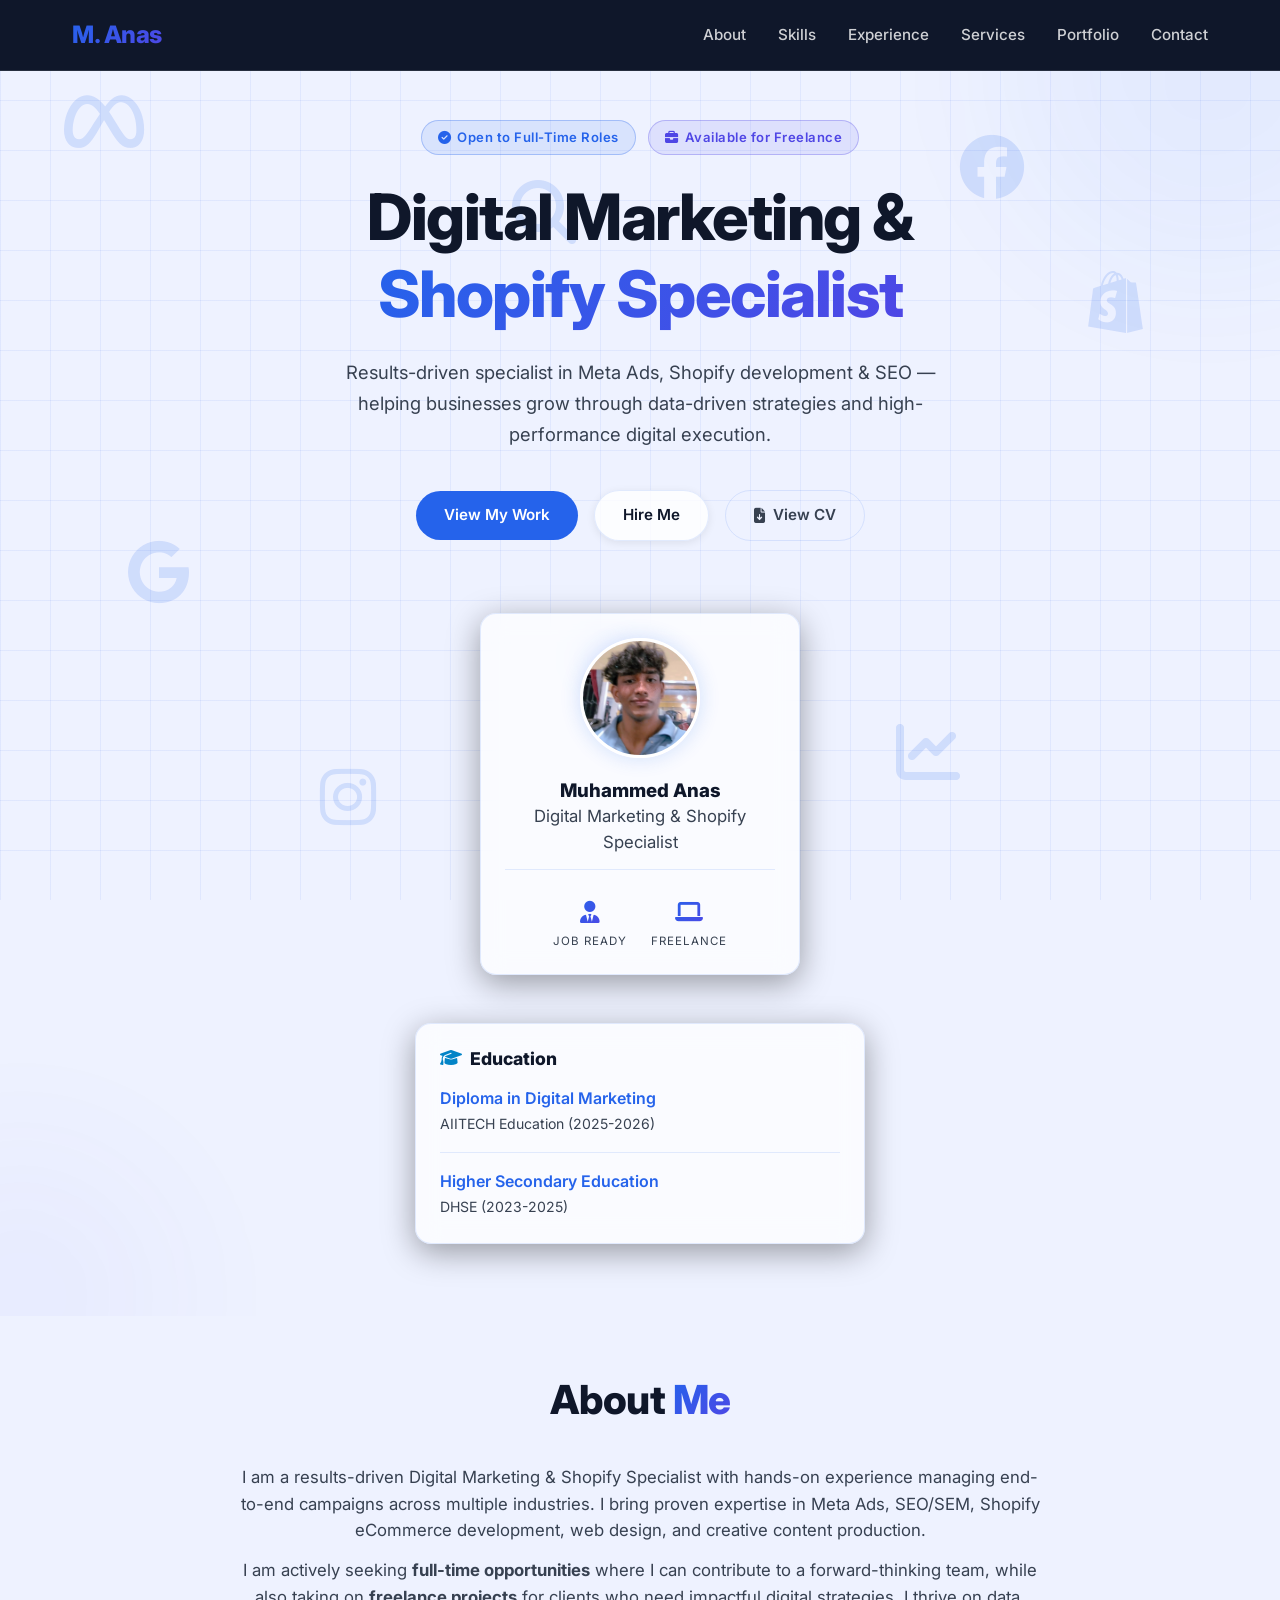
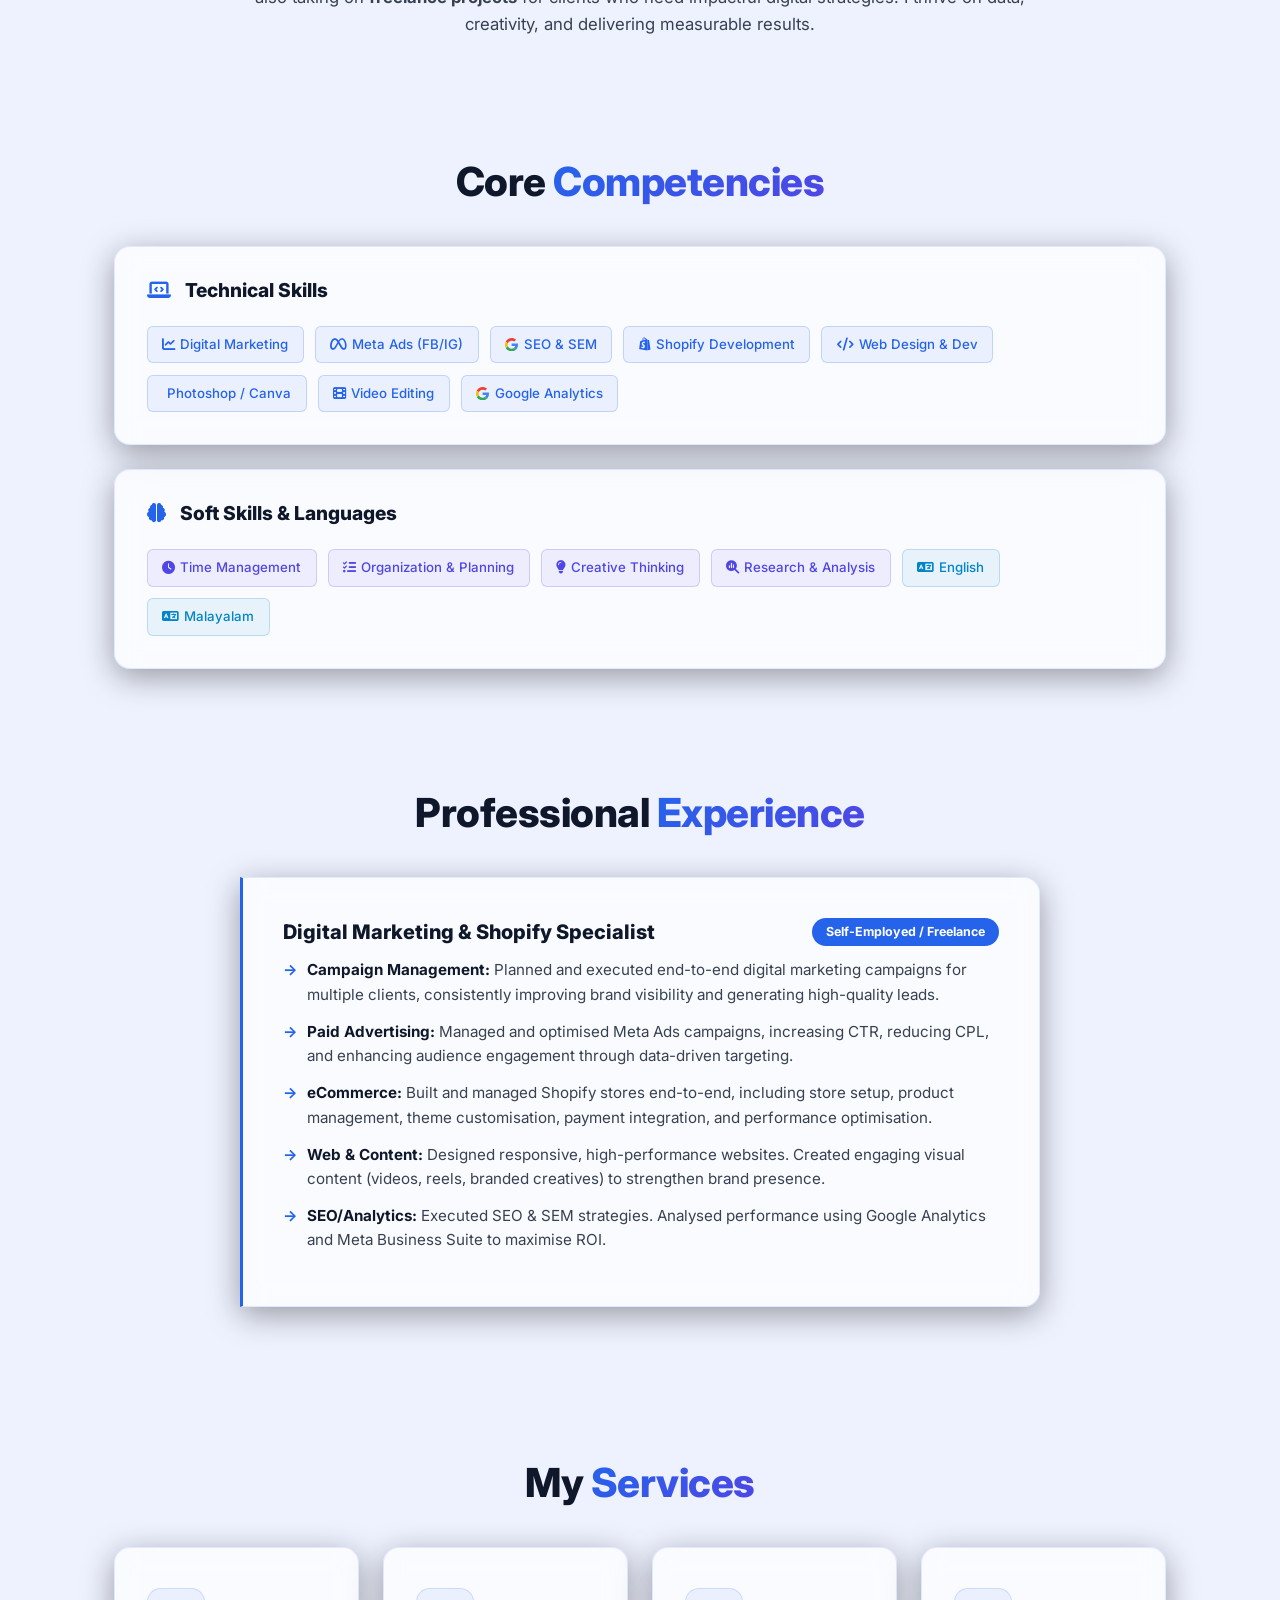
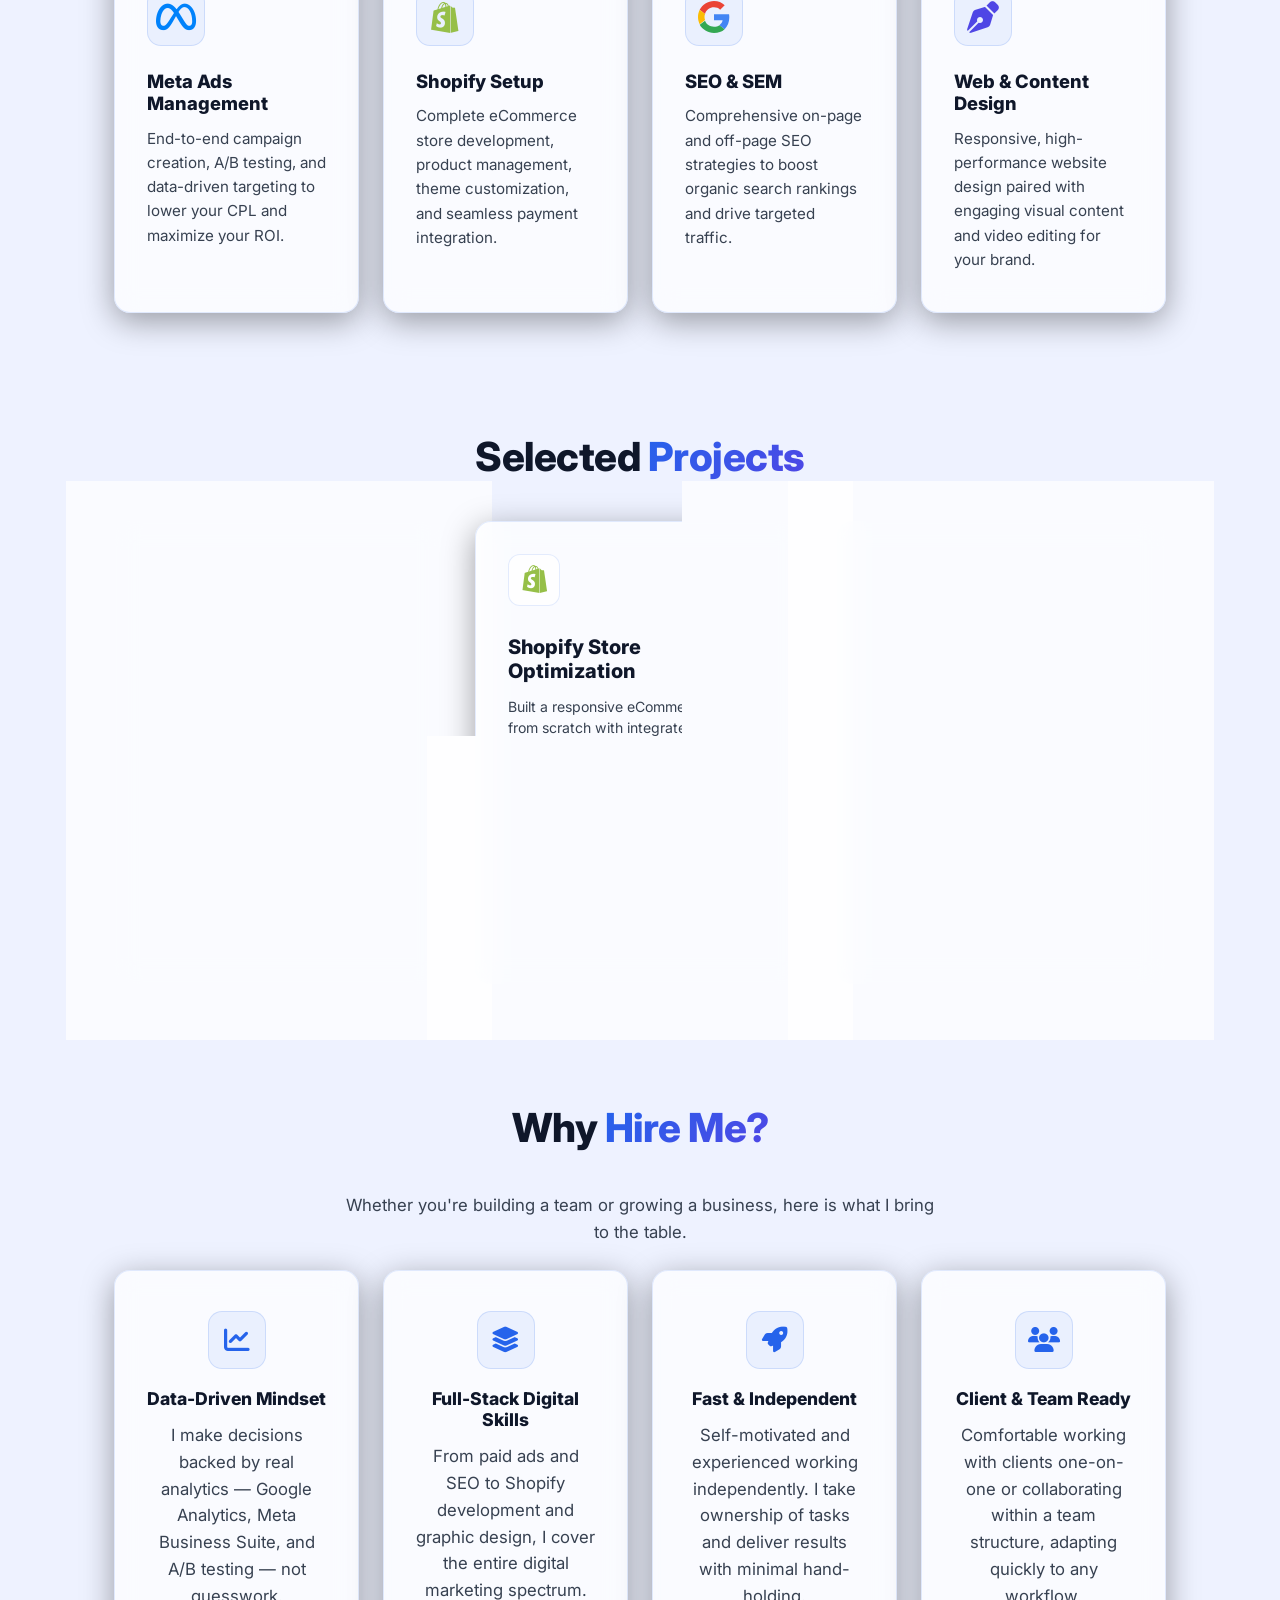
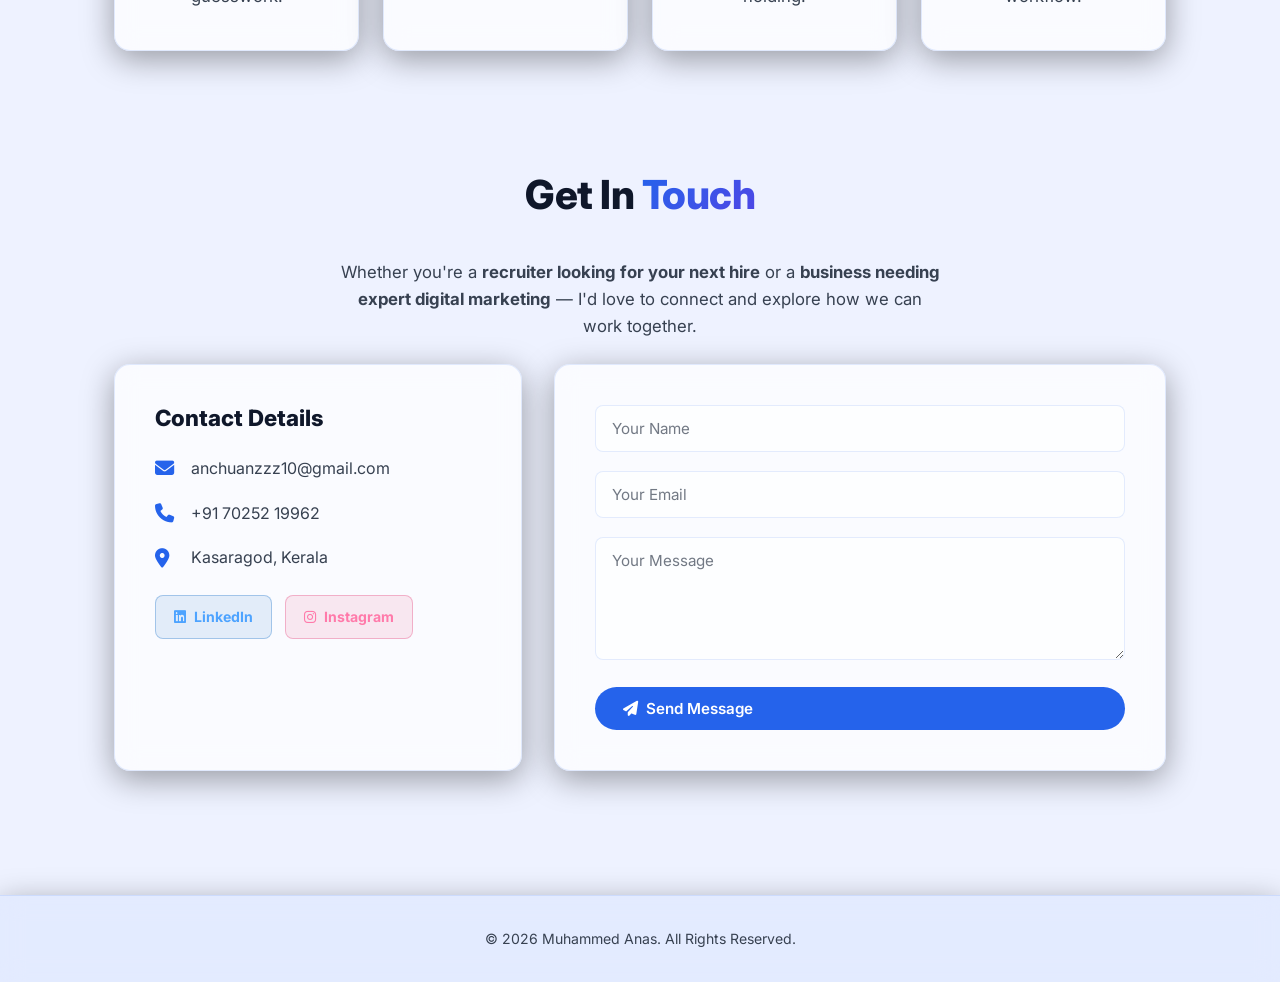
==== commit 2c20cf37: "Move portfolio to separate projects.html page, keep main page clean" ====
--- a/index.html
+++ b/index.html
@@ -63,7 +63,7 @@
                 data-driven strategies and high-performance digital execution.
             </p>
             <div class="cta-group reveal-text" style="animation-delay: 0.6s; margin-bottom: 2rem;">
-                <a href="#portfolio" class="btn btn-primary">View My Work</a>
+                <a href="projects.html" class="btn btn-primary">View My Work</a>
                 <a href="#contact" class="btn btn-secondary">Hire Me</a>
                 <a href="https://drive.google.com/file/d/1YVyF_PRaMhXhLxlsqSSd9qEa-VqlzI2Y/view?usp=drivesdk"
                     target="_blank" class="btn btn-outline">
@@ -124,66 +124,6 @@
                     a forward-thinking team, while also taking on <strong>freelance projects</strong> for clients who
                     need impactful digital strategies. I thrive on data, creativity, and delivering measurable results.
                 </p>
-            </div>
-        </div>
-    </section>
-
-    <!-- Portfolio Section -->
-    <section id="portfolio" class="section reveal">
-        <div class="container">
-            <h2 class="section-title">My <span class="text-gradient">Projects</span></h2>
-            <p class="text-center text-muted mb-4 mx-auto max-w-600">Real client projects — from full Shopify store builds to high-performing Meta Ads campaigns.</p>
-
-            <!-- Shopify Projects -->
-            <h3 class="subsection-title"><i class="fa-brands fa-shopify"></i> Shopify Stores</h3>
-            <div class="projects-grid">
-                <a href="https://www.jvecom.in" target="_blank" class="glass-panel project-card">
-                    <div class="project-icon"><i class="fa-solid fa-store"></i></div>
-                    <h4>JV Ecom</h4>
-                    <p class="text-muted">Full Shopify eCommerce store — product listings, payment integration, and responsive design.</p>
-                    <span class="project-link">jvecom.in <i class="fa-solid fa-arrow-up-right-from-square"></i></span>
-                </a>
-                <a href="https://www.zairabyfameda.com" target="_blank" class="glass-panel project-card">
-                    <div class="project-icon"><i class="fa-solid fa-bag-shopping"></i></div>
-                    <h4>Zaira by Fameda</h4>
-                    <p class="text-muted">Fashion eCommerce store with custom branding, product photography integration, and optimized checkout.</p>
-                    <span class="project-link">zairabyfameda.com <i class="fa-solid fa-arrow-up-right-from-square"></i></span>
-                </a>
-                <a href="https://www.shalozofficial.com" target="_blank" class="glass-panel project-card">
-                    <div class="project-icon"><i class="fa-solid fa-shirt"></i></div>
-                    <h4>Shaloz Official</h4>
-                    <p class="text-muted">Premium fashion brand store — custom theme, SEO-optimized pages, and mobile-first design.</p>
-                    <span class="project-link">shalozofficial.com <i class="fa-solid fa-arrow-up-right-from-square"></i></span>
-                </a>
-            </div>
-
-            <!-- Meta Ads Results -->
-            <h3 class="subsection-title mt-5"><i class="fa-brands fa-meta"></i> Meta Ads Campaign Results</h3>
-            <div class="meta-ads-grid">
-                <div class="glass-panel meta-ads-card">
-                    <img src="meta-ads-1.jpg" alt="Meta Ads Campaign 1 Results" class="meta-ads-img">
-                    <div class="meta-ads-stats">
-                        <div class="meta-stat"><span class="meta-stat-value">58</span><span class="meta-stat-label">Conversations</span></div>
-                        <div class="meta-stat"><span class="meta-stat-value">₹7.75</span><span class="meta-stat-label">Cost/Conv</span></div>
-                        <div class="meta-stat"><span class="meta-stat-value">13.6K</span><span class="meta-stat-label">Reach</span></div>
-                    </div>
-                </div>
-                <div class="glass-panel meta-ads-card">
-                    <img src="meta-ads-2.jpg" alt="Meta Ads Campaign 2 Results" class="meta-ads-img">
-                    <div class="meta-ads-stats">
-                        <div class="meta-stat"><span class="meta-stat-value">20</span><span class="meta-stat-label">Conversations</span></div>
-                        <div class="meta-stat"><span class="meta-stat-value">₹7.80</span><span class="meta-stat-label">Cost/Conv</span></div>
-                        <div class="meta-stat"><span class="meta-stat-value">3.5K</span><span class="meta-stat-label">Reach</span></div>
-                    </div>
-                </div>
-                <div class="glass-panel meta-ads-card">
-                    <img src="meta-ads-3.jpg" alt="Meta Ads Campaign 3 Results" class="meta-ads-img">
-                    <div class="meta-ads-stats">
-                        <div class="meta-stat"><span class="meta-stat-value">27</span><span class="meta-stat-label">Conversations</span></div>
-                        <div class="meta-stat"><span class="meta-stat-value">₹6.28</span><span class="meta-stat-label">Cost/Conv</span></div>
-                        <div class="meta-stat"><span class="meta-stat-value">4.8K</span><span class="meta-stat-label">Reach</span></div>
-                    </div>
-                </div>
             </div>
         </div>
     </section>
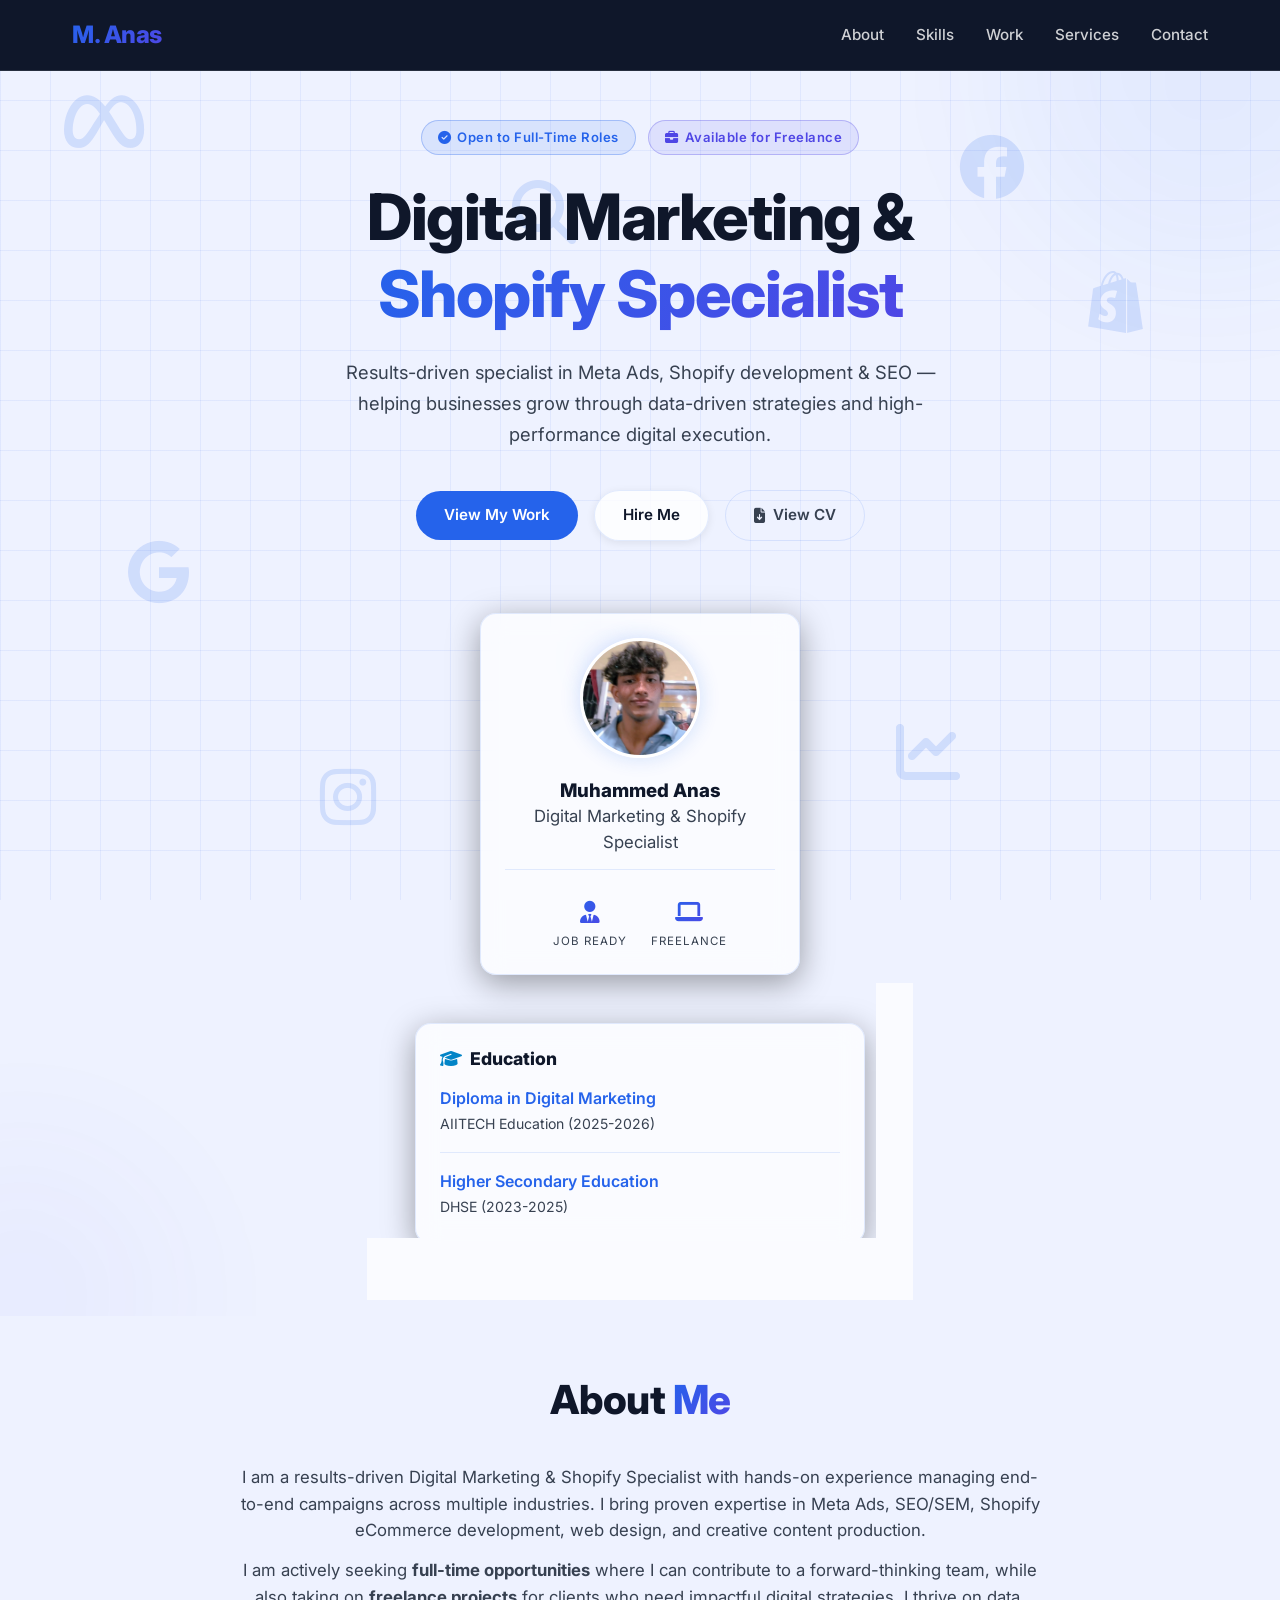
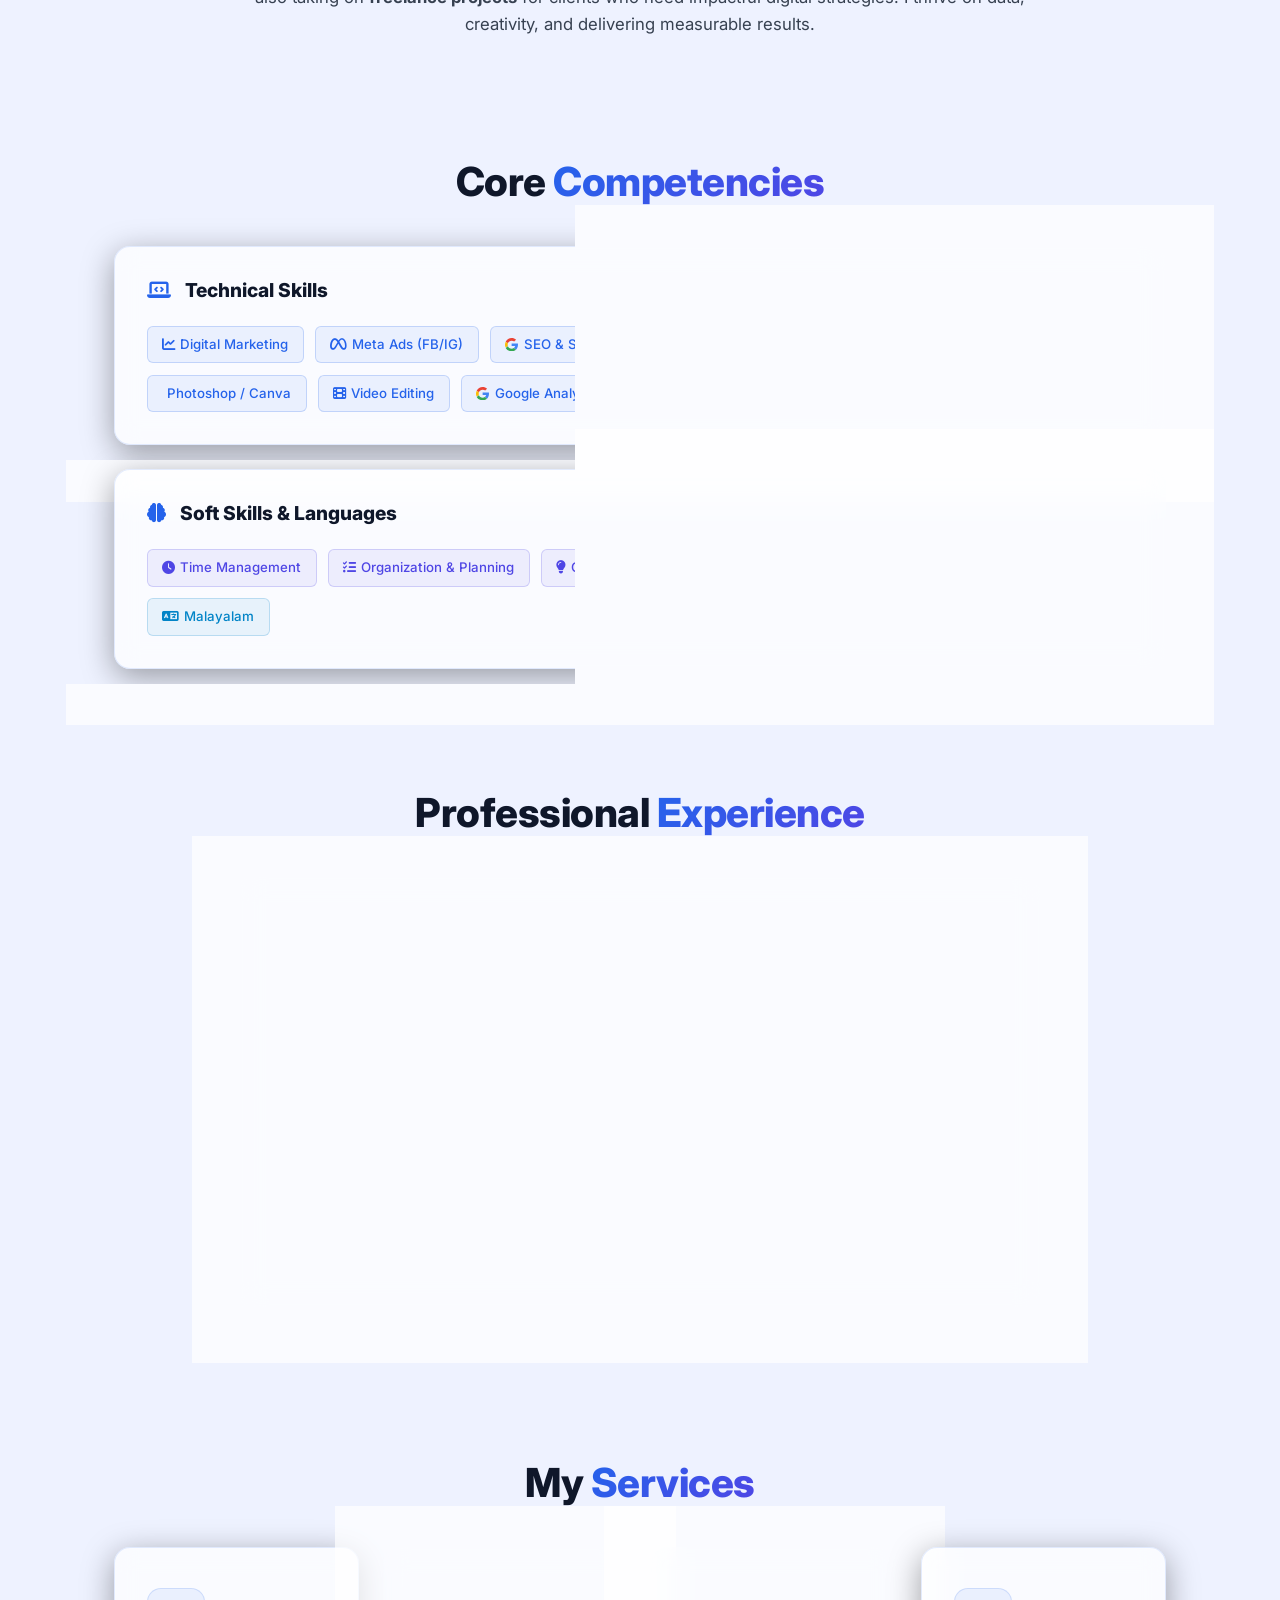
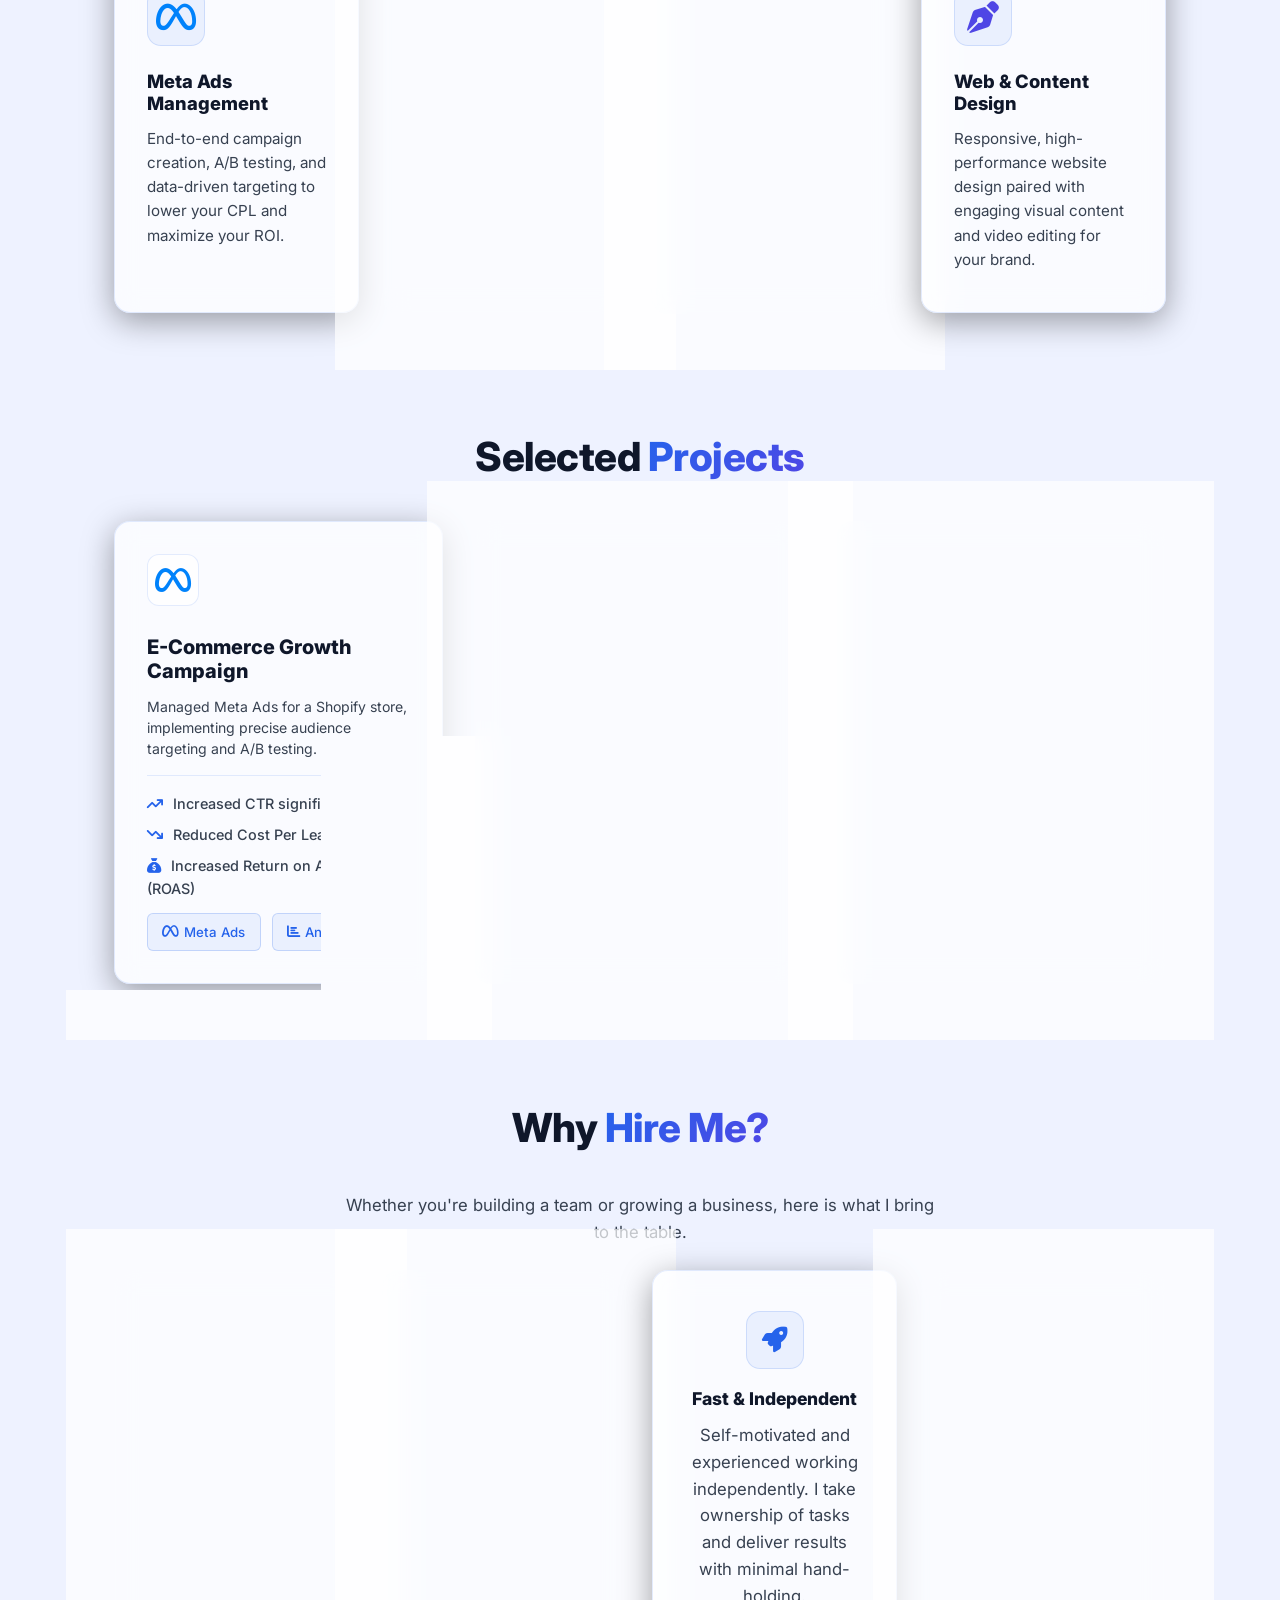
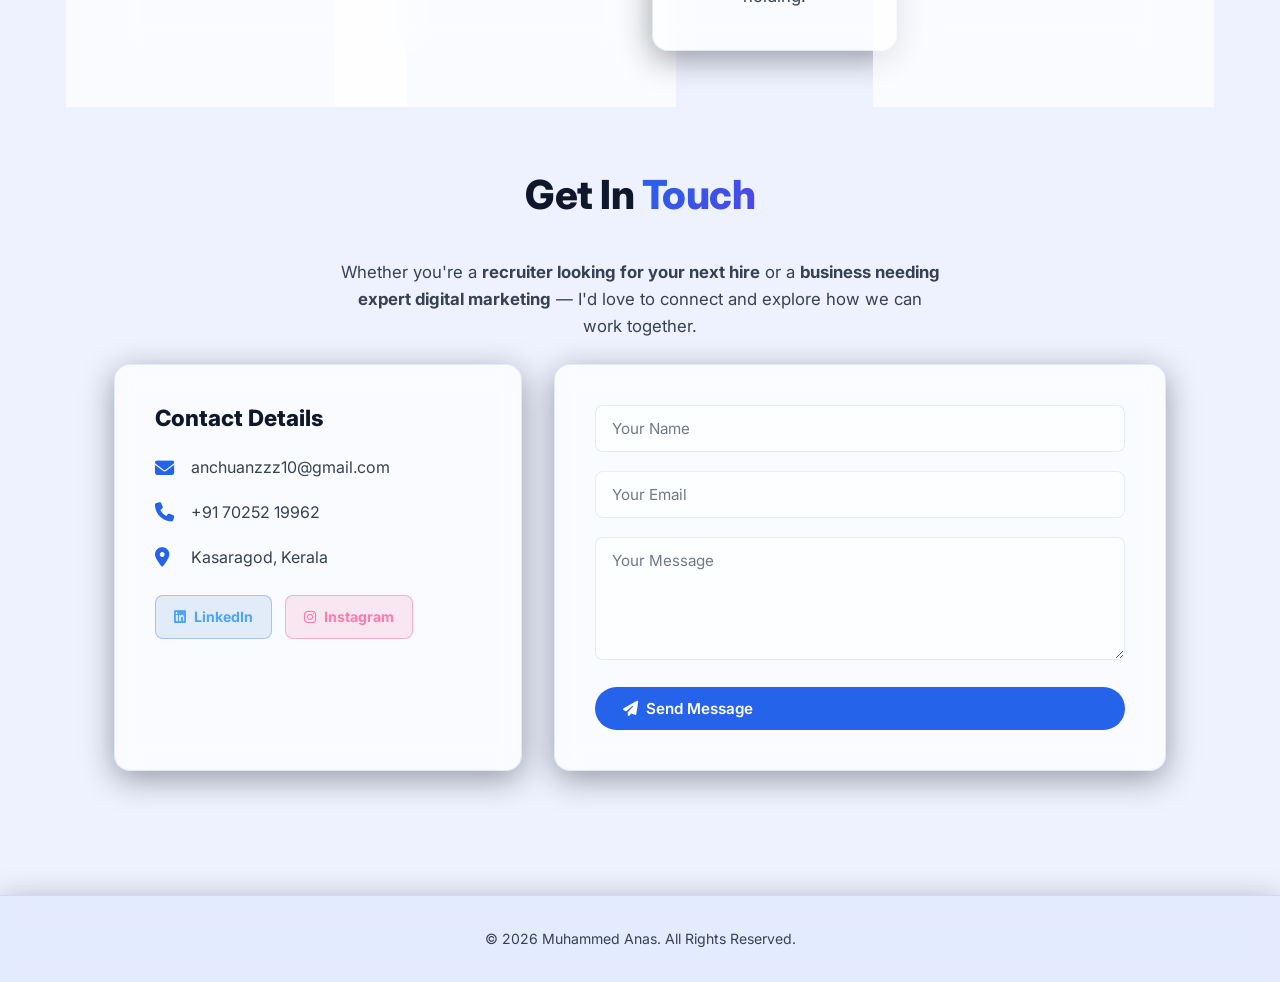
==== commit 7f7f7939: "Update nav menu: replace Experience with Work, fix logo positioning" ====
--- a/index.html
+++ b/index.html
@@ -36,9 +36,8 @@
             <ul class="nav-links">
                 <li><a href="#about">About</a></li>
                 <li><a href="#skills">Skills</a></li>
-                <li><a href="#experienccce">Experience</a></li>
+                <li><a href="projects.html">Work</a></li>
                 <li><a href="#services">Services</a></li>
-                <li><a href="#portfolio">Portfolio</a></li>
                 <li><a href="#contact">Contact</a></li>
             </ul>
             <div class="mobile-menu-btn" id="mobile-menu-btn">
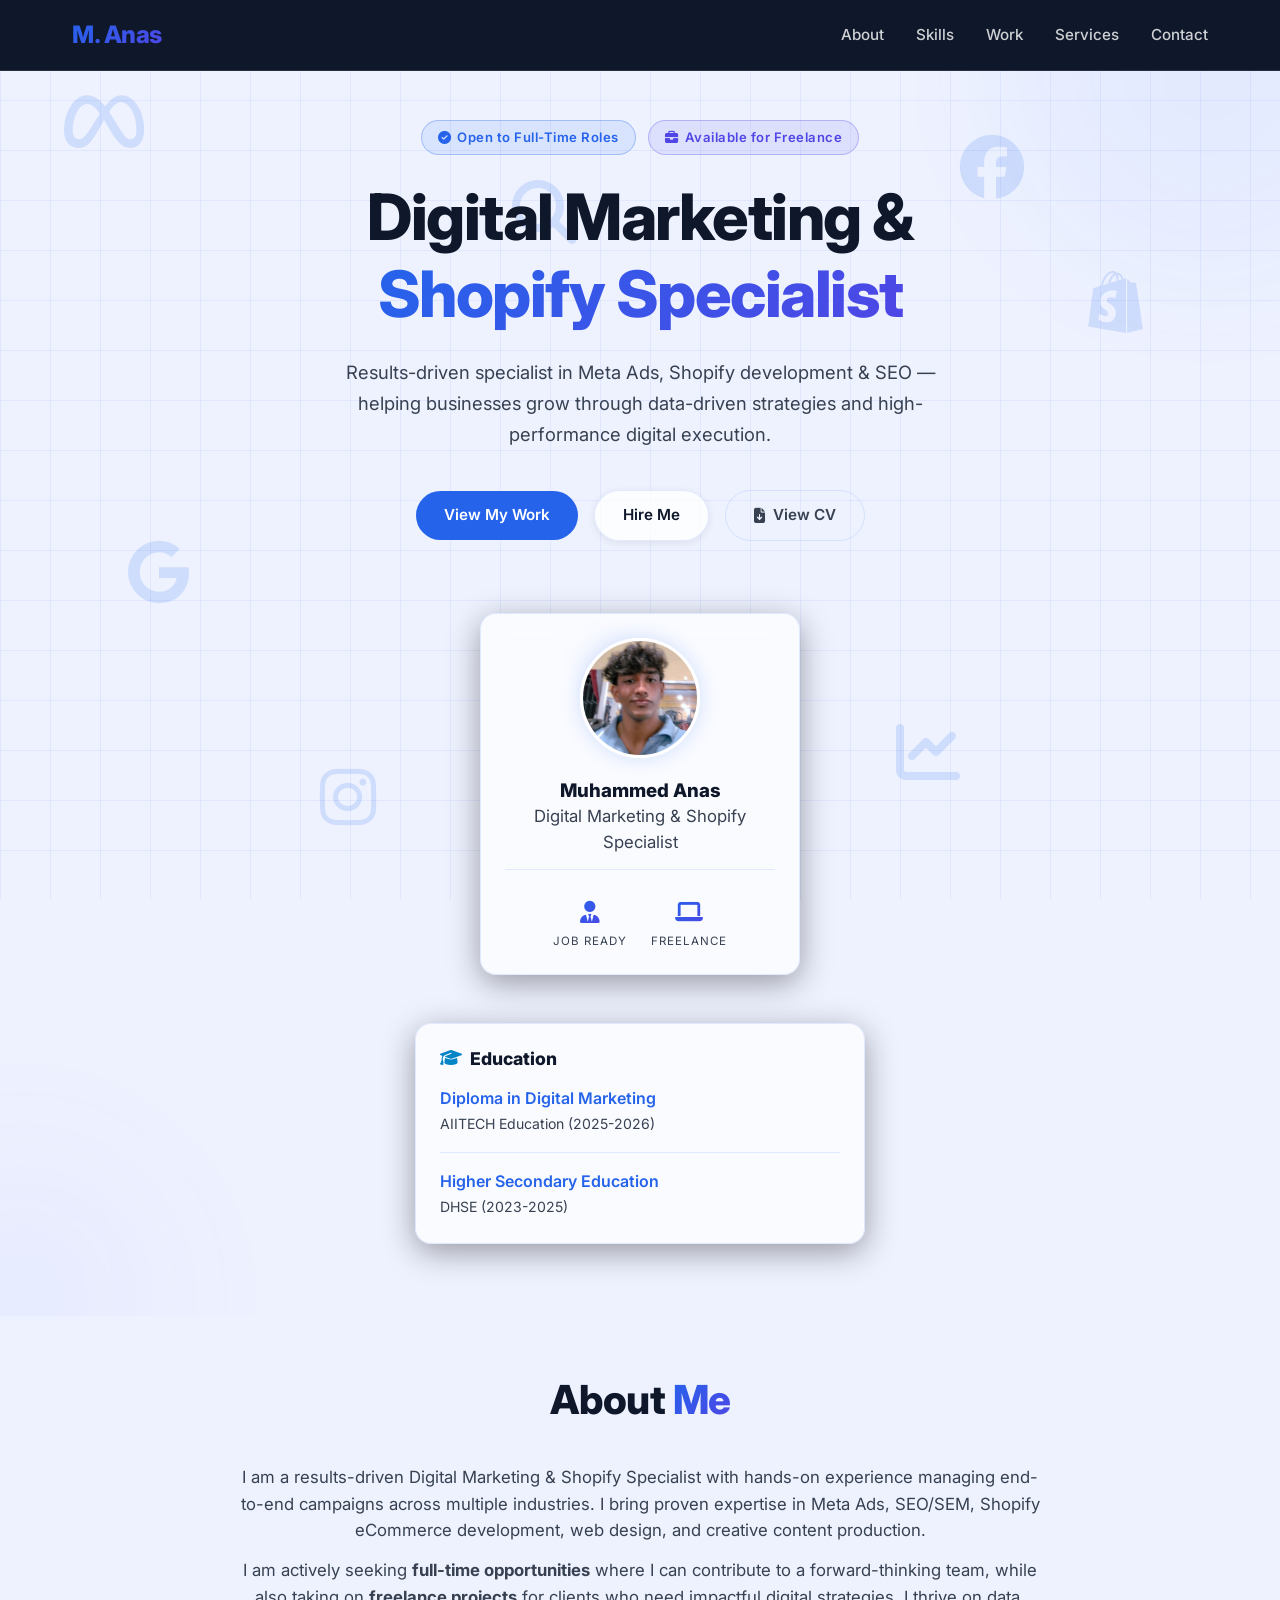
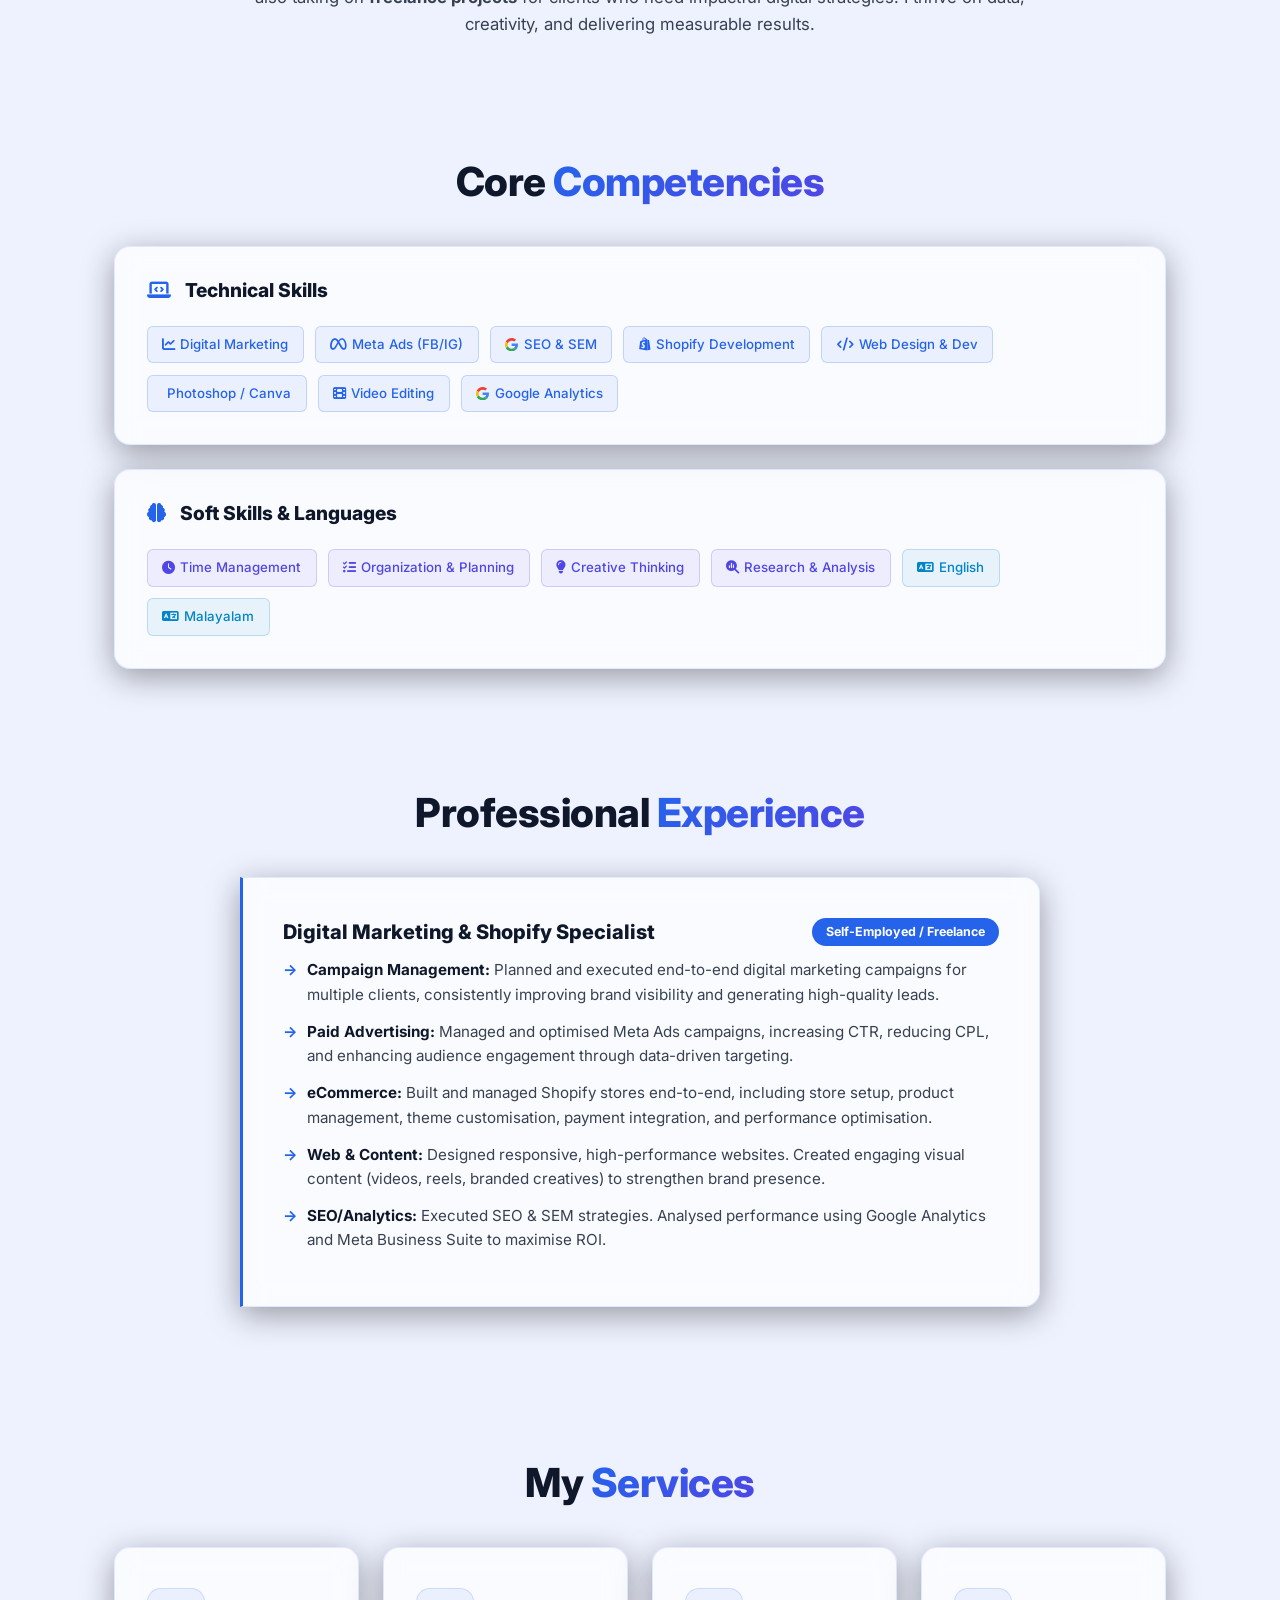
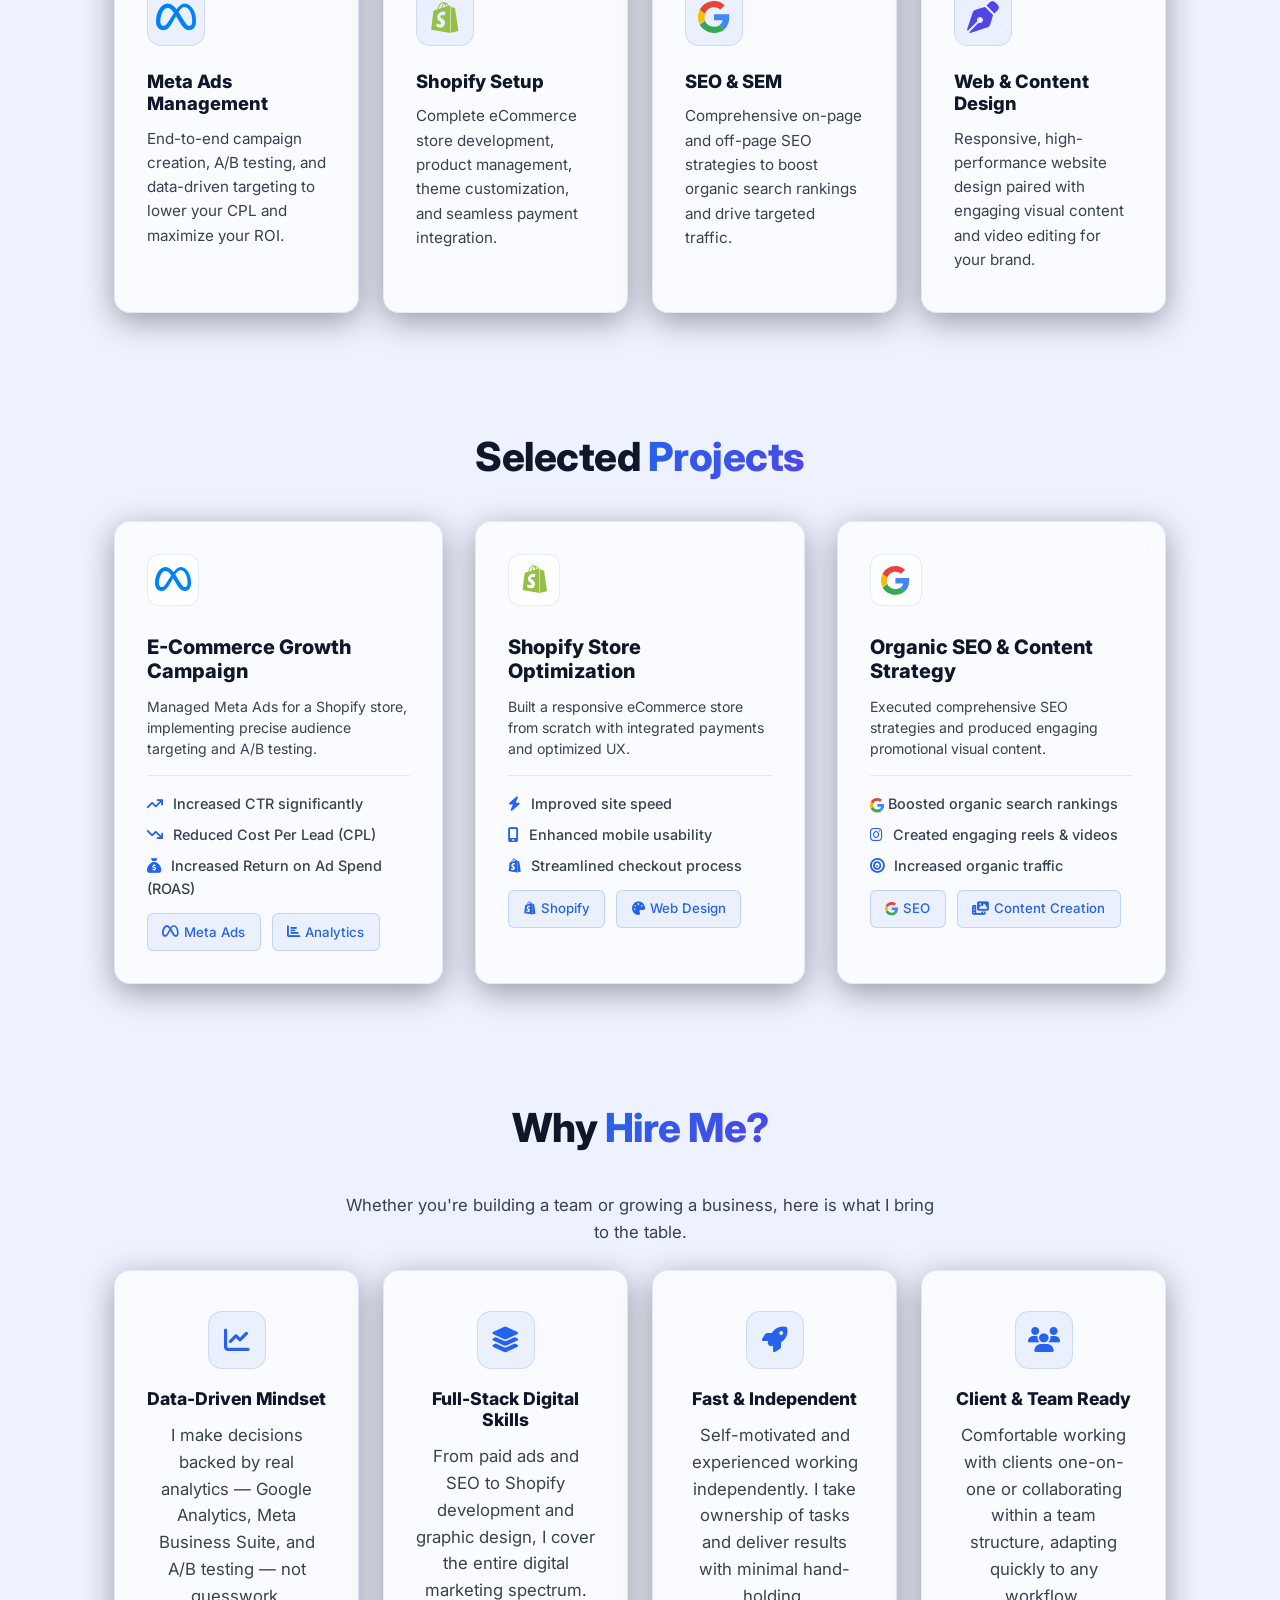
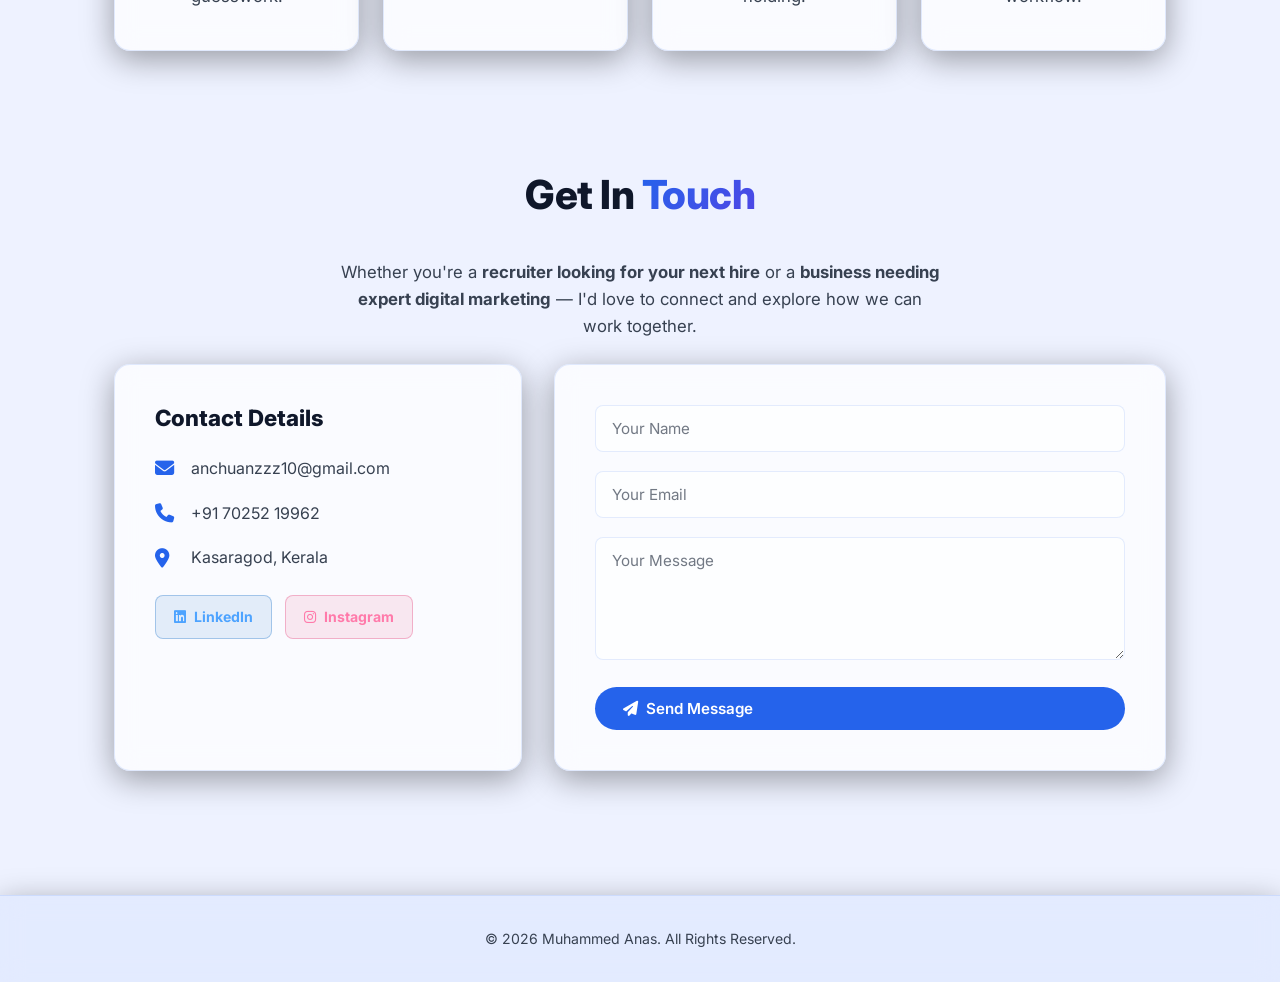
==== commit 94fd2a2c: "Update index.html" ====
--- a/index.html
+++ b/index.html
@@ -4,9 +4,9 @@
 <head>
     <meta charset="UTF-8">
     <meta name="viewport" content="width=device-width, initial-scale=1.0">
-    <title>Muhammed Anassss | Digitaln Marketijjng & Shopifyyy Specialist</title>
+    <title>Muhammed Anas | Digital Marketing & Shopify Specialist</title>
     <meta name="description"
-        content="Portfolio of Muhammessaad Aanas, a results-driven Digitaaal Marketing & Shopify Specialist based in Kerala.">
+        content="Portfolio of Muhammed Anas, a results-driven Digital Marketing & Shopify Specialist based in Kerala.">
     <link rel="preconnect" href="https://fonts.googleapis.com">
     <link rel="preconnect" href="https://fonts.gstatic.com" crossorigin>
     <link href="https://fonts.googleapis.com/css2?family=Inter:wght@300;400;500;600;700;800&display=swap"
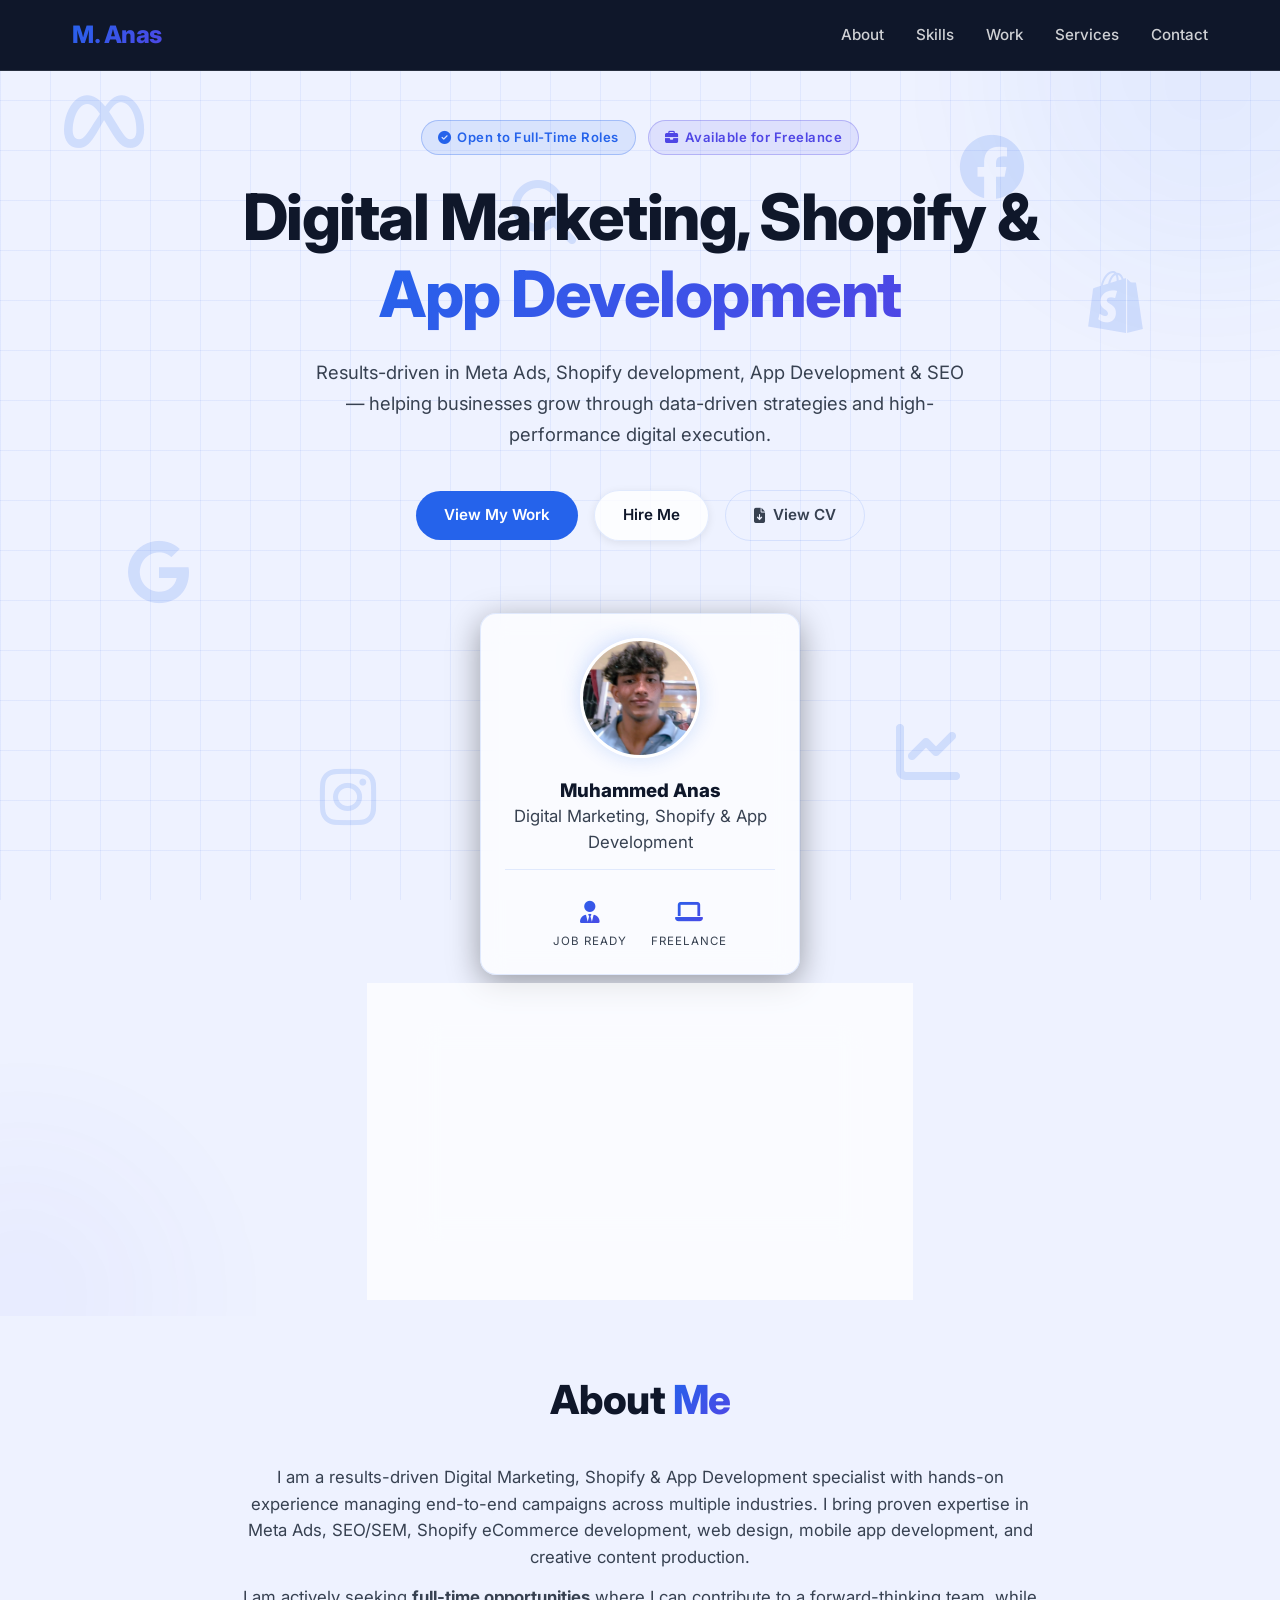
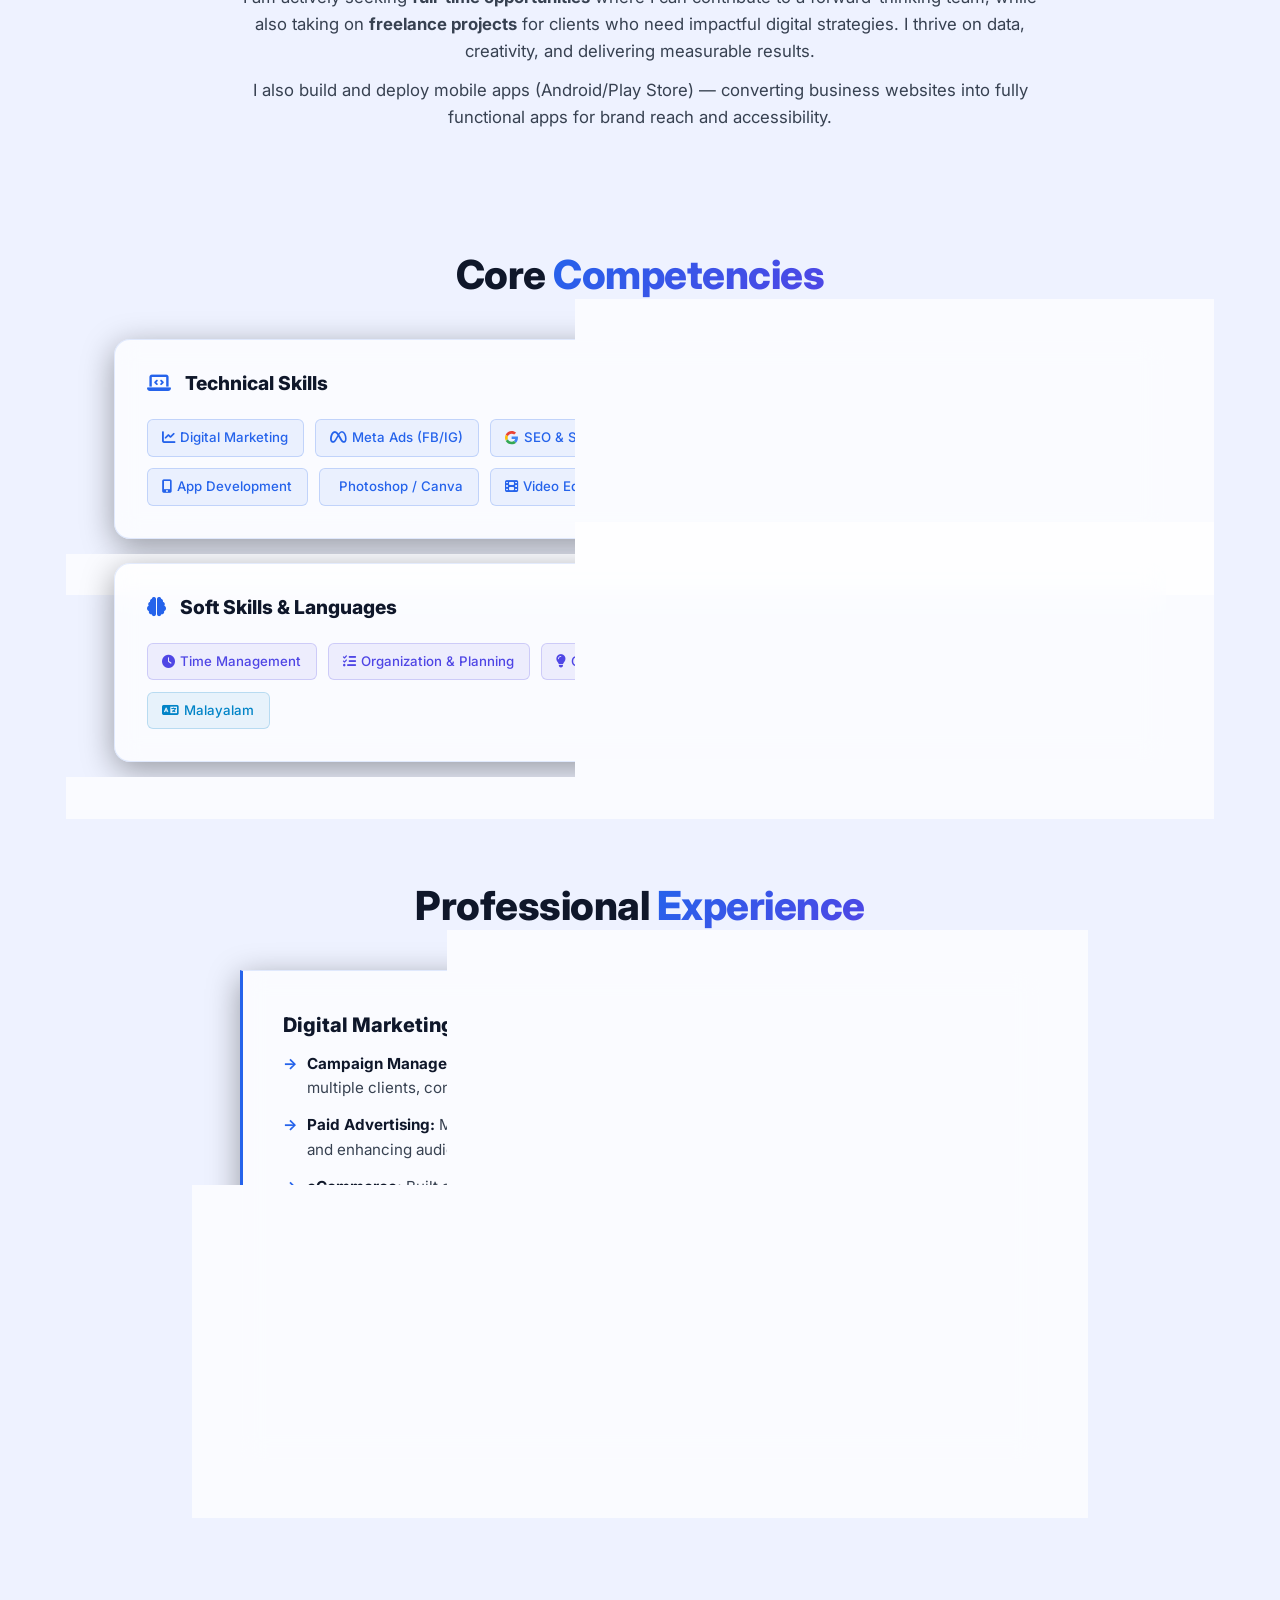
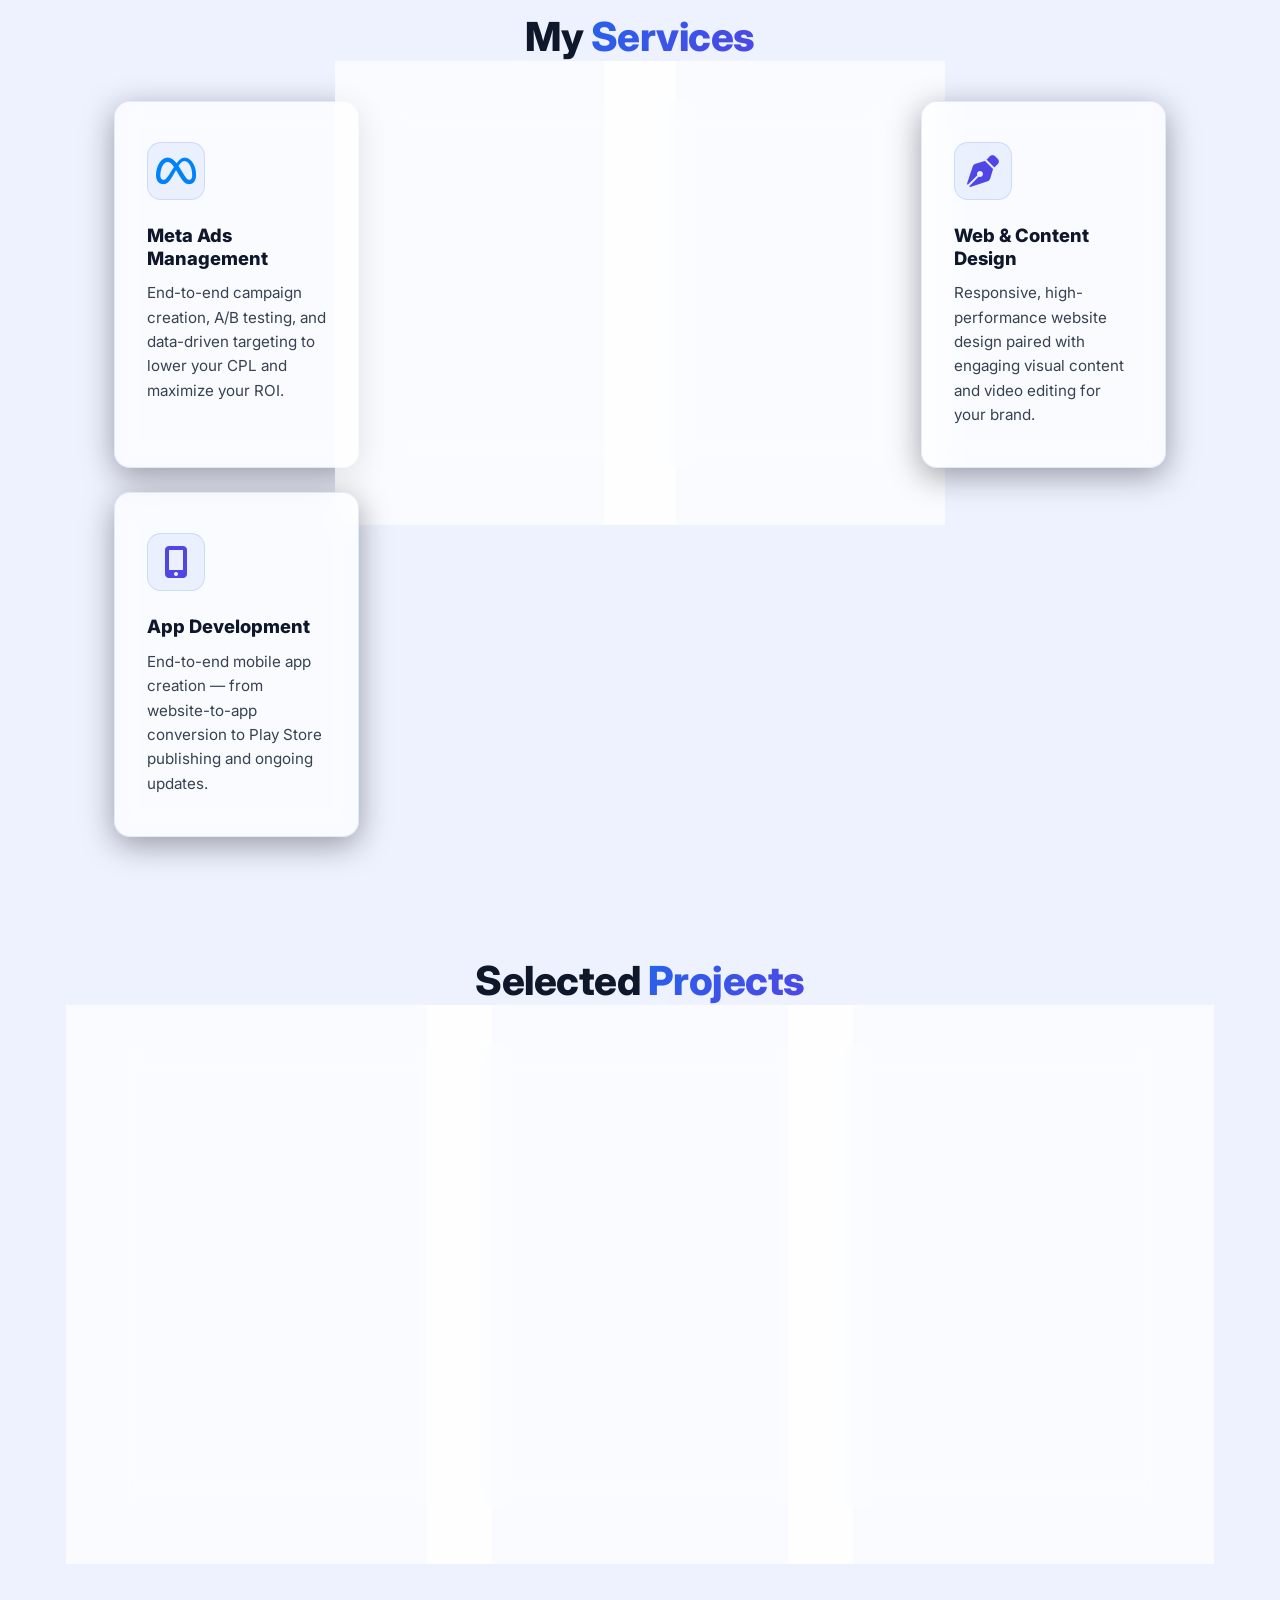
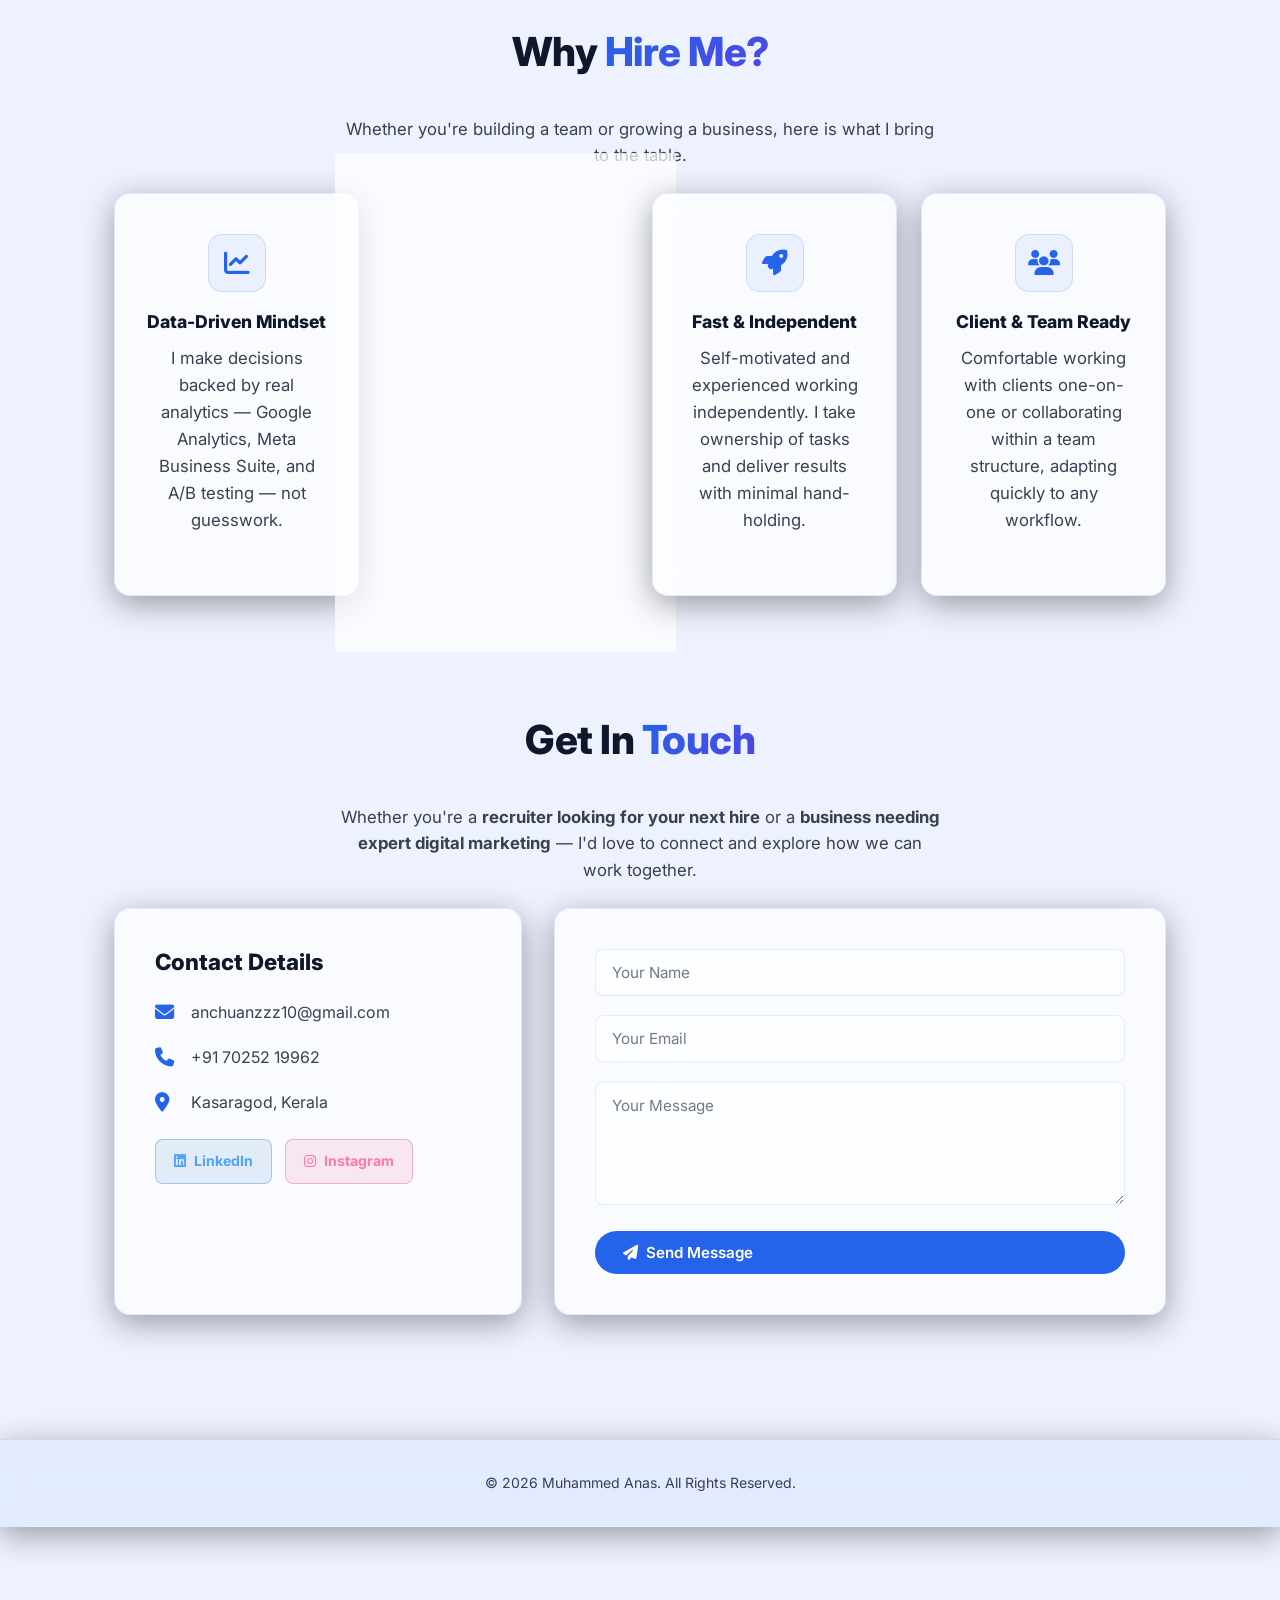
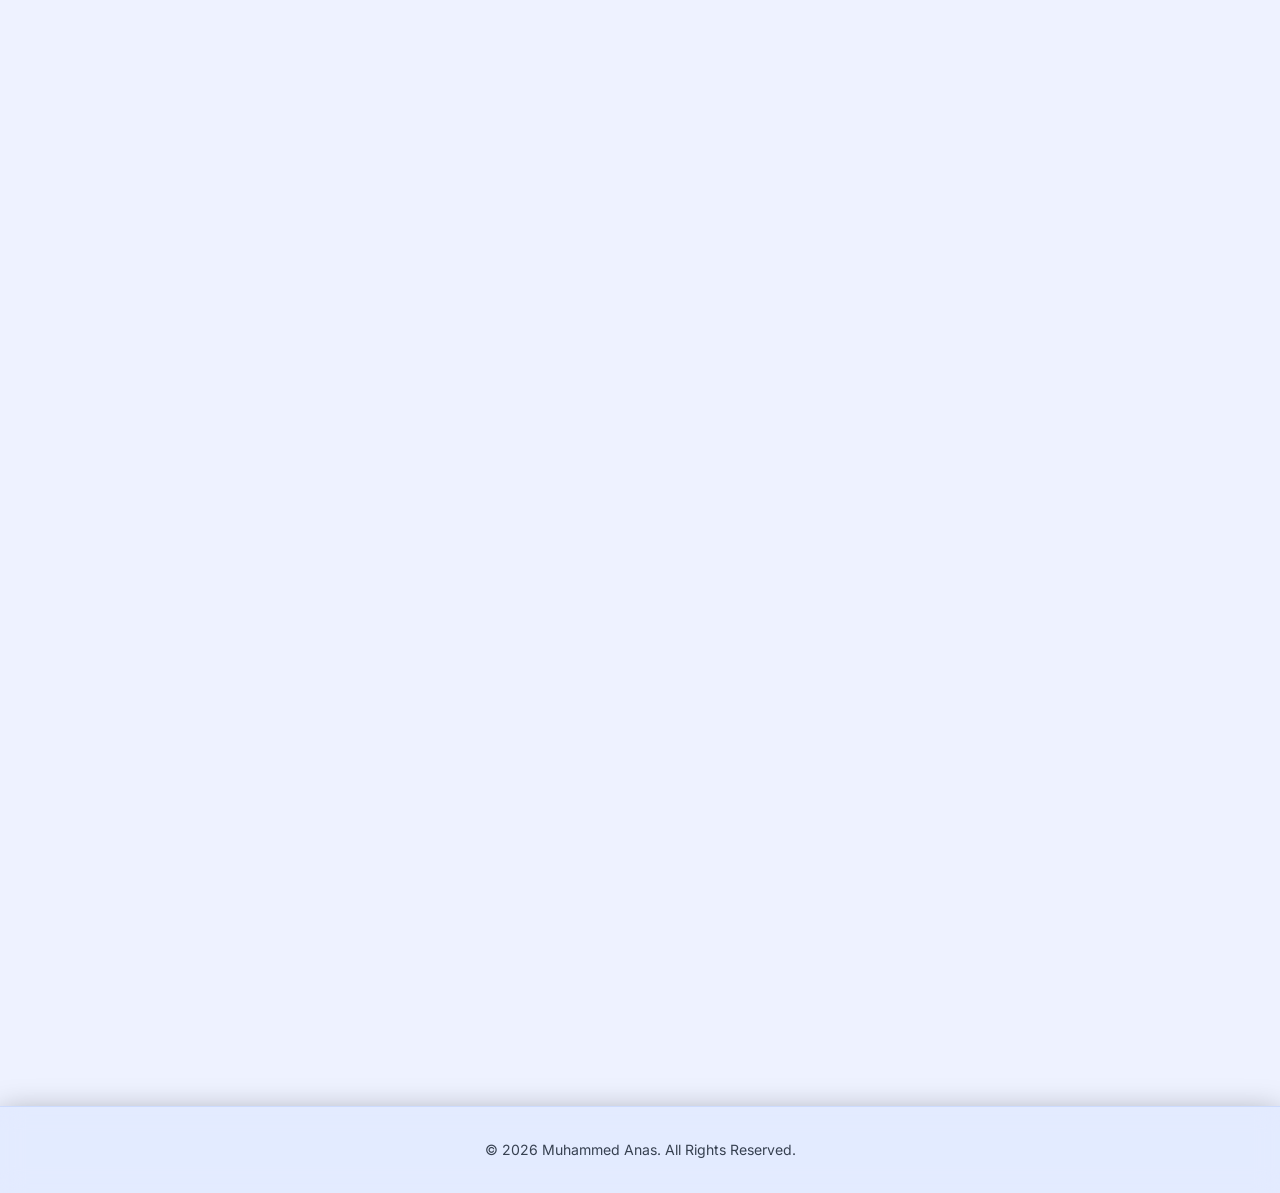
==== commit 84cef800: "Revise title and description for portfolio enhancement Updated portfolio to reflect expanded experti" ====
--- a/index.html
+++ b/index.html
@@ -4,9 +4,9 @@
 <head>
     <meta charset="UTF-8">
     <meta name="viewport" content="width=device-width, initial-scale=1.0">
-    <title>Muhammed Anas | Digital Marketing & Shopify Specialist</title>
+    <title>Muhammed Anas | Digital Marketing, Shopify & App Development</title>
     <meta name="description"
-        content="Portfolio of Muhammed Anas, a results-driven Digital Marketing & Shopify Specialist based in Kerala.">
+        content="Portfolio of Muhammed Anas, a results-driven Digital Marketing, Shopify & App Development specialist based in Kerala.">
     <link rel="preconnect" href="https://fonts.googleapis.com">
     <link rel="preconnect" href="https://fonts.gstatic.com" crossorigin>
     <link href="https://fonts.googleapis.com/css2?family=Inter:wght@300;400;500;600;700;800&display=swap"
@@ -55,10 +55,10 @@
                 </div>
             </div>
             <h1 class="headline reveal-text" style="animation-delay: 0.2s;">
-                Digital Marketing &amp; <span class="text-gradient no-wrap">Shopify Specialist</span>
+                Digital Marketing, Shopify &amp; <span class="text-gradient no-wrap">App Development</span>
             </h1>
             <p class="subheadline reveal-text" style="animation-delay: 0.4s;">
-                Results-driven specialist in Meta Ads, Shopify development &amp; SEO — helping businesses grow through
+                Results-driven in Meta Ads, Shopify development, App Development &amp; SEO — helping businesses grow through
                 data-driven strategies and high-performance digital execution.
             </p>
             <div class="cta-group reveal-text" style="animation-delay: 0.6s; margin-bottom: 2rem;">
@@ -77,7 +77,7 @@
                         <img src="profile.jpg" alt="Muhammed Anas" class="profile-img">
                     </div>
                     <h3 class="text-center mt-2">Muhammed Anas</h3>
-                    <p class="text-center text-muted">Digital Marketing &amp; Shopify Specialist</p>
+                    <p class="text-center text-muted">Digital Marketing, Shopify &amp; App Development</p>
                     <div class="quick-stats mt-3">
                         <div class="stat">
                             <span class="stat-number text-gradient"><i class="fa-solid fa-user-tie"></i></span>
@@ -111,6 +111,352 @@
         </div>
     </header>
 
+    <!-- About Section (Text Only) -->
+    <section id="about" class="section reveal">
+        <div class="container">
+            <div class="about-text text-center mx-auto" style="max-width: 800px;">
+                <h2 class="section-title">About <span class="text-gradient">Me</span></h2>
+                <p class="lead">I am a results-driven Digital Marketing, Shopify &amp; App Development specialist with hands-on
+                    experience managing end-to-end campaigns across multiple industries. I bring proven expertise in
+                    Meta Ads, SEO/SEM, Shopify eCommerce development, web design, mobile app development, and creative content production.</p>
+                <p class="mt-3">I am actively seeking <strong>full-time opportunities</strong> where I can contribute to
+                    a forward-thinking team, while also taking on <strong>freelance projects</strong> for clients who
+                    need impactful digital strategies. I thrive on data, creativity, and delivering measurable results.
+                </p>
+                <p class="mt-3">I also build and deploy mobile apps (Android/Play Store) — converting business
+                    websites into fully functional apps for brand reach and accessibility.</p>
+            </div>
+        </div>
+    </section>
+
+    <!-- Skills Section -->
+    <section id="skills" class="section reveal">
+        <div class="container">
+            <h2 class="section-title">Core <span class="text-gradient">Competencies</span></h2>
+            <div class="skills-wrapper">
+                <div class="skills-category glass-panel">
+                    <h3><i class="fa-solid fa-laptop-code skill-icon"></i> Technical Skills</h3>
+                    <div class="tags">
+                        <span class="tag"><i class="fa-solid fa-chart-line"></i> Digital Marketing</span>
+                        <span class="tag"><i class="fa-brands fa-meta"></i> Meta Ads (FB/IG)</span>
+                        <span class="tag"><span class="google-svg-sm"><svg xmlns="http://www.w3.org/2000/svg"
+                                    viewBox="0 0 48 48">
+                                    <path fill="#EA4335"
+                                        d="M24 9.5c3.54 0 6.71 1.22 9.21 3.6l6.85-6.85C35.9 2.38 30.47 0 24 0 14.62 0 6.51 5.33 2.56 13.22l7.98 6.19C12.43 13.08 17.74 9.5 24 9.5z" />
+                                    <path fill="#4285F4"
+                                        d="M46.98 24.55c0-1.57-.15-3.09-.38-4.55H24v9.02h12.94c-.58 2.96-2.26 5.48-4.78 7.18l7.73 6c4.51-4.18 7.09-10.36 7.09-17.65z" />
+                                    <path fill="#FBBC05"
+                                        d="M10.53 28.59c-.48-1.45-.76-2.99-.76-4.59s.27-3.14.76-4.59l-7.98-6.19C.92 16.46 0 20.12 0 24c0 3.88.92 7.54 2.56 10.78l7.97-6.19z" />
+                                    <path fill="#34A853"
+                                        d="M24 48c6.48 0 11.93-2.13 15.89-5.81l-7.73-6c-2.18 1.48-4.97 2.31-8.16 2.31-6.26 0-11.57-3.58-13.46-8.91l-7.98 6.19C6.51 42.67 14.62 48 24 48z" />
+                                </svg></span> SEO &amp; SEM</span>
+                        <span class="tag"><i class="fa-brands fa-shopify"></i> Shopify Development</span>
+                        <span class="tag"><i class="fa-solid fa-code"></i> Web Design &amp; Dev</span>
+                        <span class="tag"><i class="fa-solid fa-mobile-screen-button"></i> App Development</span>
+                        <span class="tag"><i class="fa-brands fa-adobe"></i> Photoshop / Canva</span>
+                        <span class="tag"><i class="fa-solid fa-film"></i> Video Editing</span>
+                        <span class="tag"><span class="google-svg-sm"><svg xmlns="http://www.w3.org/2000/svg"
+                                    viewBox="0 0 48 48">
+                                    <path fill="#EA4335"
+                                        d="M24 9.5c3.54 0 6.71 1.22 9.21 3.6l6.85-6.85C35.9 2.38 30.47 0 24 0 14.62 0 6.51 5.33 2.56 13.22l7.98 6.19C12.43 13.08 17.74 9.5 24 9.5z" />
+                                    <path fill="#4285F4"
+                                        d="M46.98 24.55c0-1.57-.15-3.09-.38-4.55H24v9.02h12.94c-.58 2.96-2.26 5.48-4.78 7.18l7.73 6c4.51-4.18 7.09-10.36 7.09-17.65z" />
+                                    <path fill="#FBBC05"
+                                        d="M10.53 28.59c-.48-1.45-.76-2.99-.76-4.59s.27-3.14.76-4.59l-7.98-6.19C.92 16.46 0 20.12 0 24c0 3.88.92 7.54 2.56 10.78l7.97-6.19z" />
+                                    <path fill="#34A853"
+                                        d="M24 48c6.48 0 11.93-2.13 15.89-5.81l-7.73-6c-2.18 1.48-4.97 2.31-8.16 2.31-6.26 0-11.57-3.58-13.46-8.91l-7.98 6.19C6.51 42.67 14.62 48 24 48z" />
+                                </svg></span> Google Analytics</span>
+                    </div>
+                </div>
+                <div class="skills-category glass-panel">
+                    <h3><i class="fa-solid fa-brain skill-icon"></i> Soft Skills &amp; Languages</h3>
+                    <div class="tags">
+                        <span class="tag tag-soft"><i class="fa-solid fa-clock"></i> Time Management</span>
+                        <span class="tag tag-soft"><i class="fa-solid fa-list-check"></i> Organization &amp;
+                            Planning</span>
+                        <span class="tag tag-soft"><i class="fa-solid fa-lightbulb"></i> Creative Thinking</span>
+                        <span class="tag tag-soft"><i class="fa-solid fa-magnifying-glass-chart"></i> Research &amp;
+                            Analysis</span>
+                        <span class="tag tag-lang"><i class="fa-solid fa-language"></i> English</span>
+                        <span class="tag tag-lang"><i class="fa-solid fa-language"></i> Malayalam</span>
+                    </div>
+                </div>
+            </div>
+        </div>
+    </section>
+
+    <!-- Experience Section -->
+    <section id="experience" class="section reveal">
+        <div class="container">
+            <h2 class="section-title">Professional <span class="text-gradient">Experience</span></h2>
+            <div class="timeline">
+                <div class="timeline-item glass-panel float-hover">
+                    <div class="timeline-content">
+                        <div class="timeline-header">
+                            <h3>Digital Marketing, Shopify &amp; App Development</h3>
+                            <span class="badge">Self-Employed / Freelance</span>
+                        </div>
+                        <ul class="experience-list mt-3">
+                            <li><strong>Campaign Management:</strong> Planned and executed end-to-end digital marketing
+                                campaigns for multiple clients, consistently improving brand visibility and generating
+                                high-quality leads.</li>
+                            <li><strong>Paid Advertising:</strong> Managed and optimised Meta Ads campaigns, increasing
+                                CTR, reducing CPL, and enhancing audience engagement through data-driven targeting.</li>
+                            <li><strong>eCommerce:</strong> Built and managed Shopify stores end-to-end, including store
+                                setup, product management, theme customisation, payment integration, and performance
+                                optimisation.</li>
+                            <li><strong>Web &amp; Content:</strong> Designed responsive, high-performance websites.
+                                Created engaging visual content (videos, reels, branded creatives) to strengthen brand
+                                presence.</li>
+                            <li><strong>SEO/Analytics:</strong> Executed SEO &amp; SEM strategies. Analysed performance
+                                using Google Analytics and Meta Business Suite to maximise ROI.</li>
+                            <li><strong>App Development:</strong> Built and deployed mobile apps, converting business
+                                websites into fully functional Android apps for brand reach and accessibility.</li>
+                        </ul>
+                    </div>
+                </div>
+            </div>
+        </div>
+    </section>
+
+    <!-- Services Section -->
+    <section id="services" class="section reveal">
+        <div class="container">
+            <h2 class="section-title">My <span class="text-gradient">Services</span></h2>
+            <div class="services-grid">
+                <div class="glass-panel service-card float-hover">
+                    <div class="service-icon meta-icon"><i class="fa-brands fa-meta"></i></div>
+                    <h3>Meta Ads Management</h3>
+                    <p>End-to-end campaign creation, A/B testing, and data-driven targeting to lower your CPL and
+                        maximize your ROI.</p>
+                </div>
+                <div class="glass-panel service-card float-hover">
+                    <div class="service-icon shopify-icon"><i class="fa-brands fa-shopify"></i></div>
+                    <h3>Shopify Setup</h3>
+                    <p>Complete eCommerce store development, product management, theme customization, and seamless
+                        payment integration.</p>
+                </div>
+                <div class="glass-panel service-card float-hover">
+                    <div class="service-icon google-icon">
+                        <svg xmlns="http://www.w3.org/2000/svg" viewBox="0 0 48 48" style="width:1em;height:1em;">
+                            <path fill="#EA4335"
+                                d="M24 9.5c3.54 0 6.71 1.22 9.21 3.6l6.85-6.85C35.9 2.38 30.47 0 24 0 14.62 0 6.51 5.33 2.56 13.22l7.98 6.19C12.43 13.08 17.74 9.5 24 9.5z" />
+                            <path fill="#4285F4"
+                                d="M46.98 24.55c0-1.57-.15-3.09-.38-4.55H24v9.02h12.94c-.58 2.96-2.26 5.48-4.78 7.18l7.73 6c4.51-4.18 7.09-10.36 7.09-17.65z" />
+                            <path fill="#FBBC05"
+                                d="M10.53 28.59c-.48-1.45-.76-2.99-.76-4.59s.27-3.14.76-4.59l-7.98-6.19C.92 16.46 0 20.12 0 24c0 3.88.92 7.54 2.56 10.78l7.97-6.19z" />
+                            <path fill="#34A853"
+                                d="M24 48c6.48 0 11.93-2.13 15.89-5.81l-7.73-6c-2.18 1.48-4.97 2.31-8.16 2.31-6.26 0-11.57-3.58-13.46-8.91l-7.98 6.19C6.51 42.67 14.62 48 24 48z" />
+                        </svg>
+                    </div>
+                    <h3>SEO &amp; SEM</h3>
+                    <p>Comprehensive on-page and off-page SEO strategies to boost organic search rankings and drive
+                        targeted traffic.</p>
+                </div>
+                <div class="glass-panel service-card float-hover">
+                    <div class="service-icon design-icon"><i class="fa-solid fa-pen-nib"></i></div>
+                    <h3>Web &amp; Content Design</h3>
+                    <p>Responsive, high-performance website design paired with engaging visual content and video editing
+                        for your brand.</p>
+                </div>
+                <div class="glass-panel service-card float-hover">
+                    <div class="service-icon design-icon"><i class="fa-solid fa-mobile-screen-button"></i></div>
+                    <h3>App Development</h3>
+                    <p>End-to-end mobile app creation — from website-to-app conversion to Play Store publishing and
+                        ongoing updates.</p>
+                </div>
+            </div>
+        </div>
+    </section>
+
+    <!-- Portfolio Section -->
+    <section id="portfolio" class="section reveal">
+        <div class="container">
+            <h2 class="section-title">Selected <span class="text-gradient">Projects</span></h2>
+            <div class="projects-grid">
+                <div class="glass-panel project-card float-hover">
+                    <div class="project-logo meta-icon"><i class="fa-brands fa-meta"></i></div>
+                    <div class="project-content">
+                        <h3>E-Commerce Growth Campaign</h3>
+                        <p>Managed Meta Ads for a Shopify store, implementing precise audience targeting and A/B
+                            testing.</p>
+                        <ul class="project-results">
+                            <li><i class="fa-solid fa-arrow-trend-up result-icon"></i> Increased CTR significantly</li>
+                            <li><i class="fa-solid fa-arrow-trend-down result-icon"></i> Reduced Cost Per Lead (CPL)
+                            </li>
+                            <li><i class="fa-solid fa-sack-dollar result-icon"></i> Increased Return on Ad Spend (ROAS)
+                            </li>
+                        </ul>
+                        <div class="tags mt-3">
+                            <span class="tag"><i class="fa-brands fa-meta"></i> Meta Ads</span>
+                            <span class="tag"><i class="fa-solid fa-chart-bar"></i> Analytics</span>
+                        </div>
+                    </div>
+                </div>
+                <div class="glass-panel project-card float-hover">
+                    <div class="project-logo shopify-icon"><i class="fa-brands fa-shopify"></i></div>
+                    <div class="project-content">
+                        <h3>Shopify Store Optimization</h3>
+                        <p>Built a responsive eCommerce store from scratch with integrated payments and optimized UX.
+                        </p>
+                        <ul class="project-results">
+                            <li><i class="fa-solid fa-bolt result-icon"></i> Improved site speed</li>
+                            <li><i class="fa-solid fa-mobile-screen result-icon"></i> Enhanced mobile usability</li>
+                            <li><i class="fa-brands fa-shopify result-icon"></i> Streamlined checkout process</li>
+                        </ul>
+                        <div class="tags mt-3">
+                            <span class="tag"><i class="fa-brands fa-shopify"></i> Shopify</span>
+                            <span class="tag"><i class="fa-solid fa-palette"></i> Web Design</span>
+                        </div>
+                    </div>
+                </div>
+                <div class="glass-panel project-card float-hover">
+                    <div class="project-logo google-icon">
+                        <svg xmlns="http://www.w3.org/2000/svg" viewBox="0 0 48 48" style="width:1em;height:1em;">
+                            <path fill="#EA4335"
+                                d="M24 9.5c3.54 0 6.71 1.22 9.21 3.6l6.85-6.85C35.9 2.38 30.47 0 24 0 14.62 0 6.51 5.33 2.56 13.22l7.98 6.19C12.43 13.08 17.74 9.5 24 9.5z" />
+                            <path fill="#4285F4"
+                                d="M46.98 24.55c0-1.57-.15-3.09-.38-4.55H24v9.02h12.94c-.58 2.96-2.26 5.48-4.78 7.18l7.73 6c4.51-4.18 7.09-10.36 7.09-17.65z" />
+                            <path fill="#FBBC05"
+                                d="M10.53 28.59c-.48-1.45-.76-2.99-.76-4.59s.27-3.14.76-4.59l-7.98-6.19C.92 16.46 0 20.12 0 24c0 3.88.92 7.54 2.56 10.78l7.97-6.19z" />
+                            <path fill="#34A853"
+                                d="M24 48c6.48 0 11.93-2.13 15.89-5.81l-7.73-6c-2.18 1.48-4.97 2.31-8.16 2.31-6.26 0-11.57-3.58-13.46-8.91l-7.98 6.19C6.51 42.67 14.62 48 24 48z" />
+                        </svg>
+                    </div>
+                    <div class="project-content">
+                        <h3>Organic SEO &amp; Content Strategy</h3>
+                        <p>Executed comprehensive SEO strategies and produced engaging promotional visual content.</p>
+                        <ul class="project-results">
+                            <li><span class="google-svg-sm" style="vertical-align:middle;"><svg
+                                        xmlns="http://www.w3.org/2000/svg" viewBox="0 0 48 48">
+                                        <path fill="#EA4335"
+                                            d="M24 9.5c3.54 0 6.71 1.22 9.21 3.6l6.85-6.85C35.9 2.38 30.47 0 24 0 14.62 0 6.51 5.33 2.56 13.22l7.98 6.19C12.43 13.08 17.74 9.5 24 9.5z" />
+                                        <path fill="#4285F4"
+                                            d="M46.98 24.55c0-1.57-.15-3.09-.38-4.55H24v9.02h12.94c-.58 2.96-2.26 5.48-4.78 7.18l7.73 6c4.51-4.18 7.09-10.36 7.09-17.65z" />
+                                        <path fill="#FBBC05"
+                                            d="M10.53 28.59c-.48-1.45-.76-2.99-.76-4.59s.27-3.14.76-4.59l-7.98-6.19C.92 16.46 0 20.12 0 24c0 3.88.92 7.54 2.56 10.78l7.97-6.19z" />
+                                        <path fill="#34A853"
+                                            d="M24 48c6.48 0 11.93-2.13 15.89-5.81l-7.73-6c-2.18 1.48-4.97 2.31-8.16 2.31-6.26 0-11.57-3.58-13.46-8.91l-7.98 6.19C6.51 42.67 14.62 48 24 48z" />
+                                    </svg></span> Boosted organic search rankings</li>
+                            <li><i class="fa-brands fa-instagram result-icon"></i> Created engaging reels &amp; videos
+                            </li>
+                            <li><i class="fa-solid fa-bullseye result-icon"></i> Increased organic traffic</li>
+                        </ul>
+                        <div class="tags mt-3">
+                            <span class="tag"><span class="google-svg-sm"><svg xmlns="http://www.w3.org/2000/svg"
+                                        viewBox="0 0 48 48">
+                                        <path fill="#EA4335"
+                                            d="M24 9.5c3.54 0 6.71 1.22 9.21 3.6l6.85-6.85C35.9 2.38 30.47 0 24 0 14.62 0 6.51 5.33 2.56 13.22l7.98 6.19C12.43 13.08 17.74 9.5 24 9.5z" />
+                                        <path fill="#4285F4"
+                                            d="M46.98 24.55c0-1.57-.15-3.09-.38-4.55H24v9.02h12.94c-.58 2.96-2.26 5.48-4.78 7.18l7.73 6c4.51-4.18 7.09-10.36 7.09-17.65z" />
+                                        <path fill="#FBBC05"
+                                            d="M10.53 28.59c-.48-1.45-.76-2.99-.76-4.59s.27-3.14.76-4.59l-7.98-6.19C.92 16.46 0 20.12 0 24c0 3.88.92 7.54 2.56 10.78l7.97-6.19z" />
+                                        <path fill="#34A853"
+                                            d="M24 48c6.48 0 11.93-2.13 15.89-5.81l-7.73-6c-2.18 1.48-4.97 2.31-8.16 2.31-6.26 0-11.57-3.58-13.46-8.91l-7.98 6.19C6.51 42.67 14.62 48 24 48z" />
+                                    </svg></span> SEO</span>
+                            <span class="tag"><i class="fa-solid fa-photo-film"></i> Content Creation</span>
+                        </div>
+                    </div>
+                </div>
+            </div>
+        </div>
+    </section>
+
+    <!-- Why Hire Me Section -->
+    <section id="why-hire" class="section reveal">
+        <div class="container">
+            <h2 class="section-title">Why <span class="text-gradient">Hire Me?</span></h2>
+            <p class="text-center text-muted max-w-600 mx-auto mb-4">Whether you're building a team or growing a
+                business, here is what I bring to the table.</p>
+            <div class="why-grid">
+                <div class="glass-panel why-card float-hover">
+                    <div class="why-icon"><i class="fa-solid fa-chart-line"></i></div>
+                    <h3>Data-Driven Mindset</h3>
+                    <p>I make decisions backed by real analytics — Google Analytics, Meta Business Suite, and A/B
+                        testing — not guesswork.</p>
+                </div>
+                <div class="glass-panel why-card float-hover">
+                    <div class="why-icon"><i class="fa-solid fa-layer-group"></i></div>
+                    <h3>Full-Stack Digital Skills</h3>
+                    <p>From paid ads and SEO to Shopify development, app development, and graphic design, I cover the
+                        entire digital marketing spectrum.</p>
+                </div>
+                <div class="glass-panel why-card float-hover">
+                    <div class="why-icon"><i class="fa-solid fa-rocket"></i></div>
+                    <h3>Fast & Independent</h3>
+                    <p>Self-motivated and experienced working independently. I take ownership of tasks and deliver
+                        results with minimal hand-holding.</p>
+                </div>
+                <div class="glass-panel why-card float-hover">
+                    <div class="why-icon"><i class="fa-solid fa-users"></i></div>
+                    <h3>Client & Team Ready</h3>
+                    <p>Comfortable working with clients one-on-one or collaborating within a team structure, adapting
+                        quickly to any workflow.</p>
+                </div>
+            </div>
+        </div>
+    </section>
+
+    <!-- Contact Section -->
+    <section id="contact" class="section reveal">
+        <div class="container">
+            <h2 class="section-title">Get In <span class="text-gradient">Touch</span></h2>
+            <p class="text-center text-muted max-w-600 mx-auto mb-4">Whether you're a <strong>recruiter looking for your
+                    next hire</strong> or a <strong>business needing expert digital marketing</strong> — I'd love to
+                connect and explore how we can work together.</p>
+            <div class="contact-wrapper">
+                <div class="glass-panel contact-info">
+                    <h3 class="mb-3">Contact Details</h3>
+                    <div class="contact-item">
+                        <i class="fa-solid fa-envelope contact-icon"></i>
+                        <a href="mailto:anchuanzzz10@gmail.com">anchuanzzz10@gmail.com</a>
+                    </div>
+                    <div class="contact-item">
+                        <i class="fa-solid fa-phone contact-icon"></i>
+                        <a href="tel:+917025219962">+91 70252 19962</a>
+                    </div>
+                    <div class="contact-item">
+                        <i class="fa-solid fa-location-dot contact-icon"></i>
+                        <span>Kasaragod, Kerala</span>
+                    </div>
+                    <div class="social-links mt-4">
+                        <a href="https://www.linkedin.com/in/muhammed-anas-708a24404?utm_source=share_via&utm_content=profile&utm_medium=member_android"
+                            target="_blank" class="btn btn-social linkedin-btn">
+                            <i class="fa-brands fa-linkedin"></i> LinkedIn
+                        </a>
+                        <a href="https://www.instagram.com/_anchu_anzzz_?igsh=MXBqZWRiZDdjem05NA==" target="_blank"
+                            class="btn btn-social instagram-btn">
+                            <i class="fa-brands fa-instagram"></i> Instagram
+                        </a>
+                    </div>
+                </div>
+                <form class="glass-panel contact-form"
+                    onsubmit="event.preventDefault(); alert('Message sent successfully!');">
+                    <div class="form-group">
+                        <input type="text" placeholder="Your Name" required class="glass-input">
+                    </div>
+                    <div class="form-group">
+                        <input type="email" placeholder="Your Email" required class="glass-input">
+                    </div>
+                    <div class="form-group">
+                        <textarea placeholder="Your Message" rows="5" required class="glass-input"></textarea>
+                    </div>
+                    <button type="submit" class="btn btn-primary w-100">
+                        <i class="fa-solid fa-paper-plane"></i> Send Message
+                    </button>
+                </form>
+            </div>
+        </div>
+    </section>
+
+    <footer class="footer glass-panel">
+        <p>&copy; 2026 Muhammed Anas. All Rights Reserved.</p>
+    </footer>
+
+    <script src="main.js"></script>
+</body>
+
+                                                              </html>
     <!-- About Section (Text Only) -->
     <section id="about" class="section reveal">
         <div class="container">
@@ -445,4 +791,4 @@
     <script src="main.js"></script>
 </body>
 
-</html>+</html>
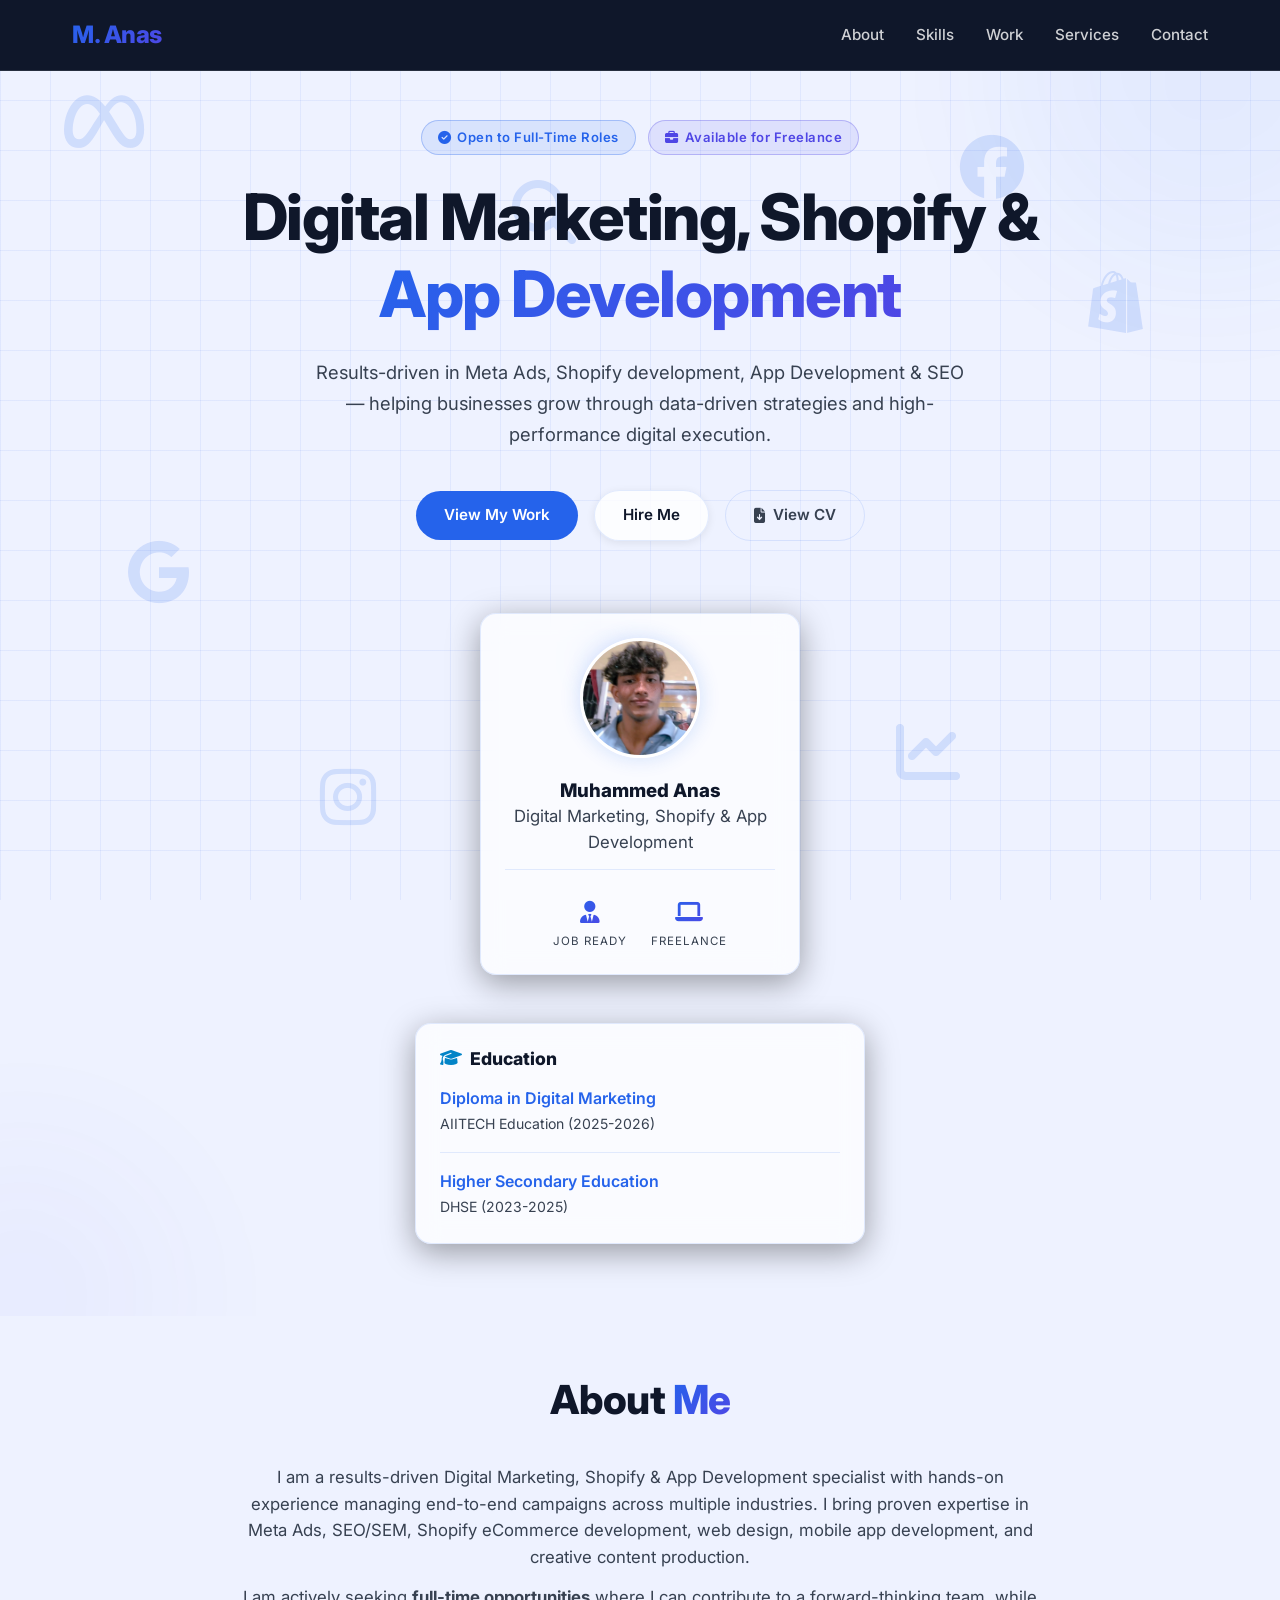
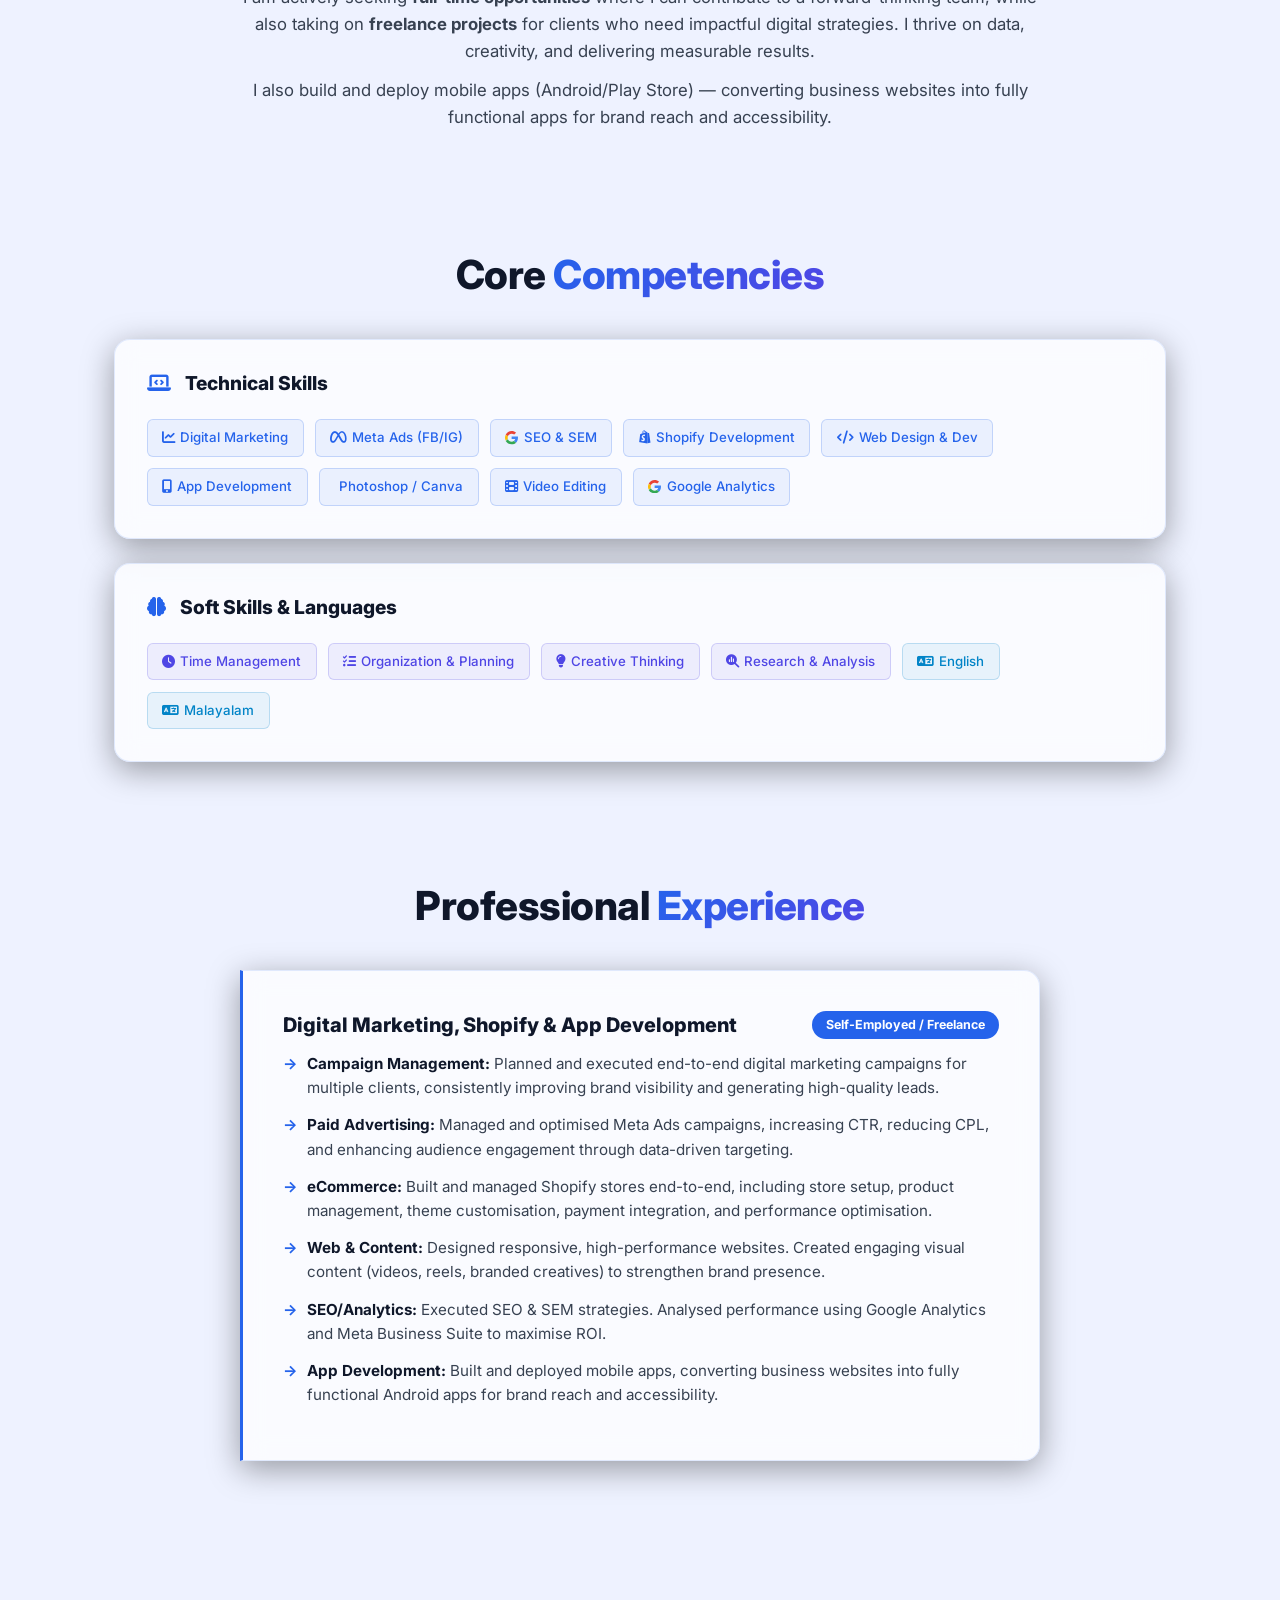
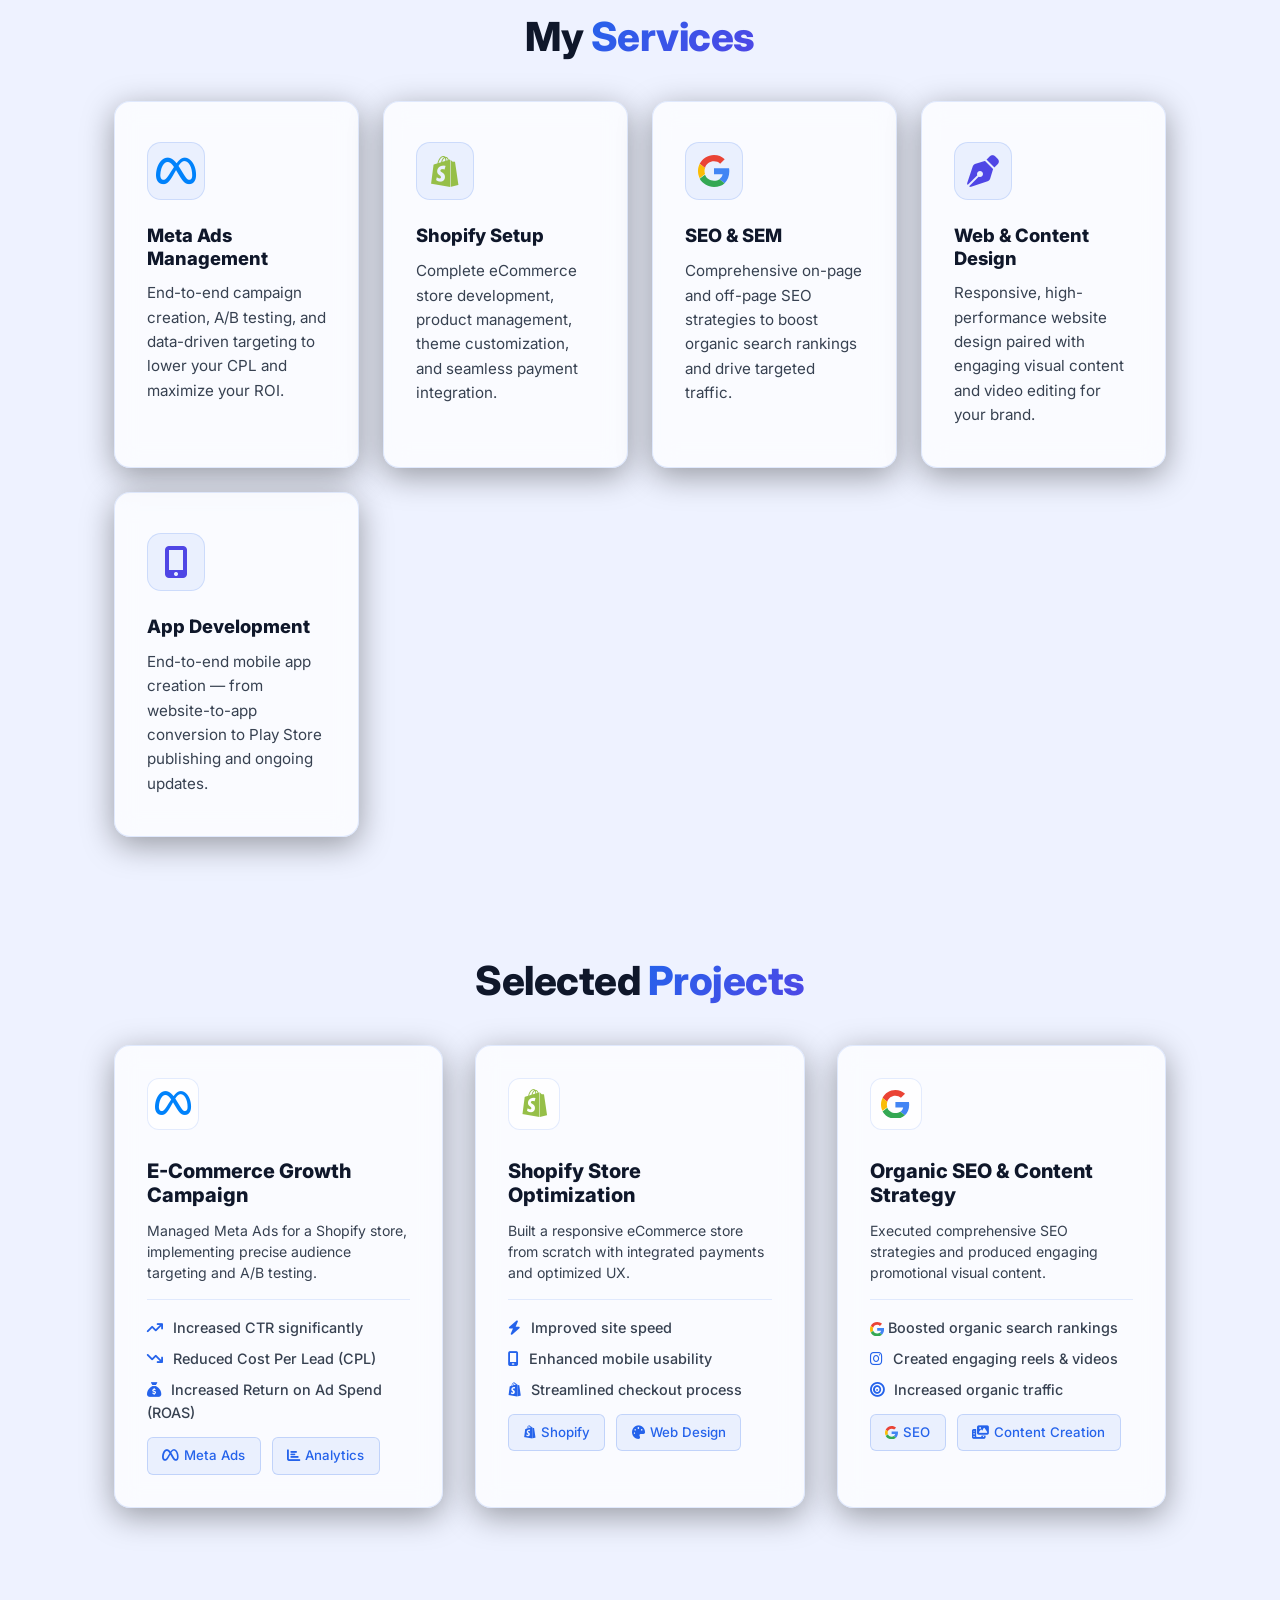
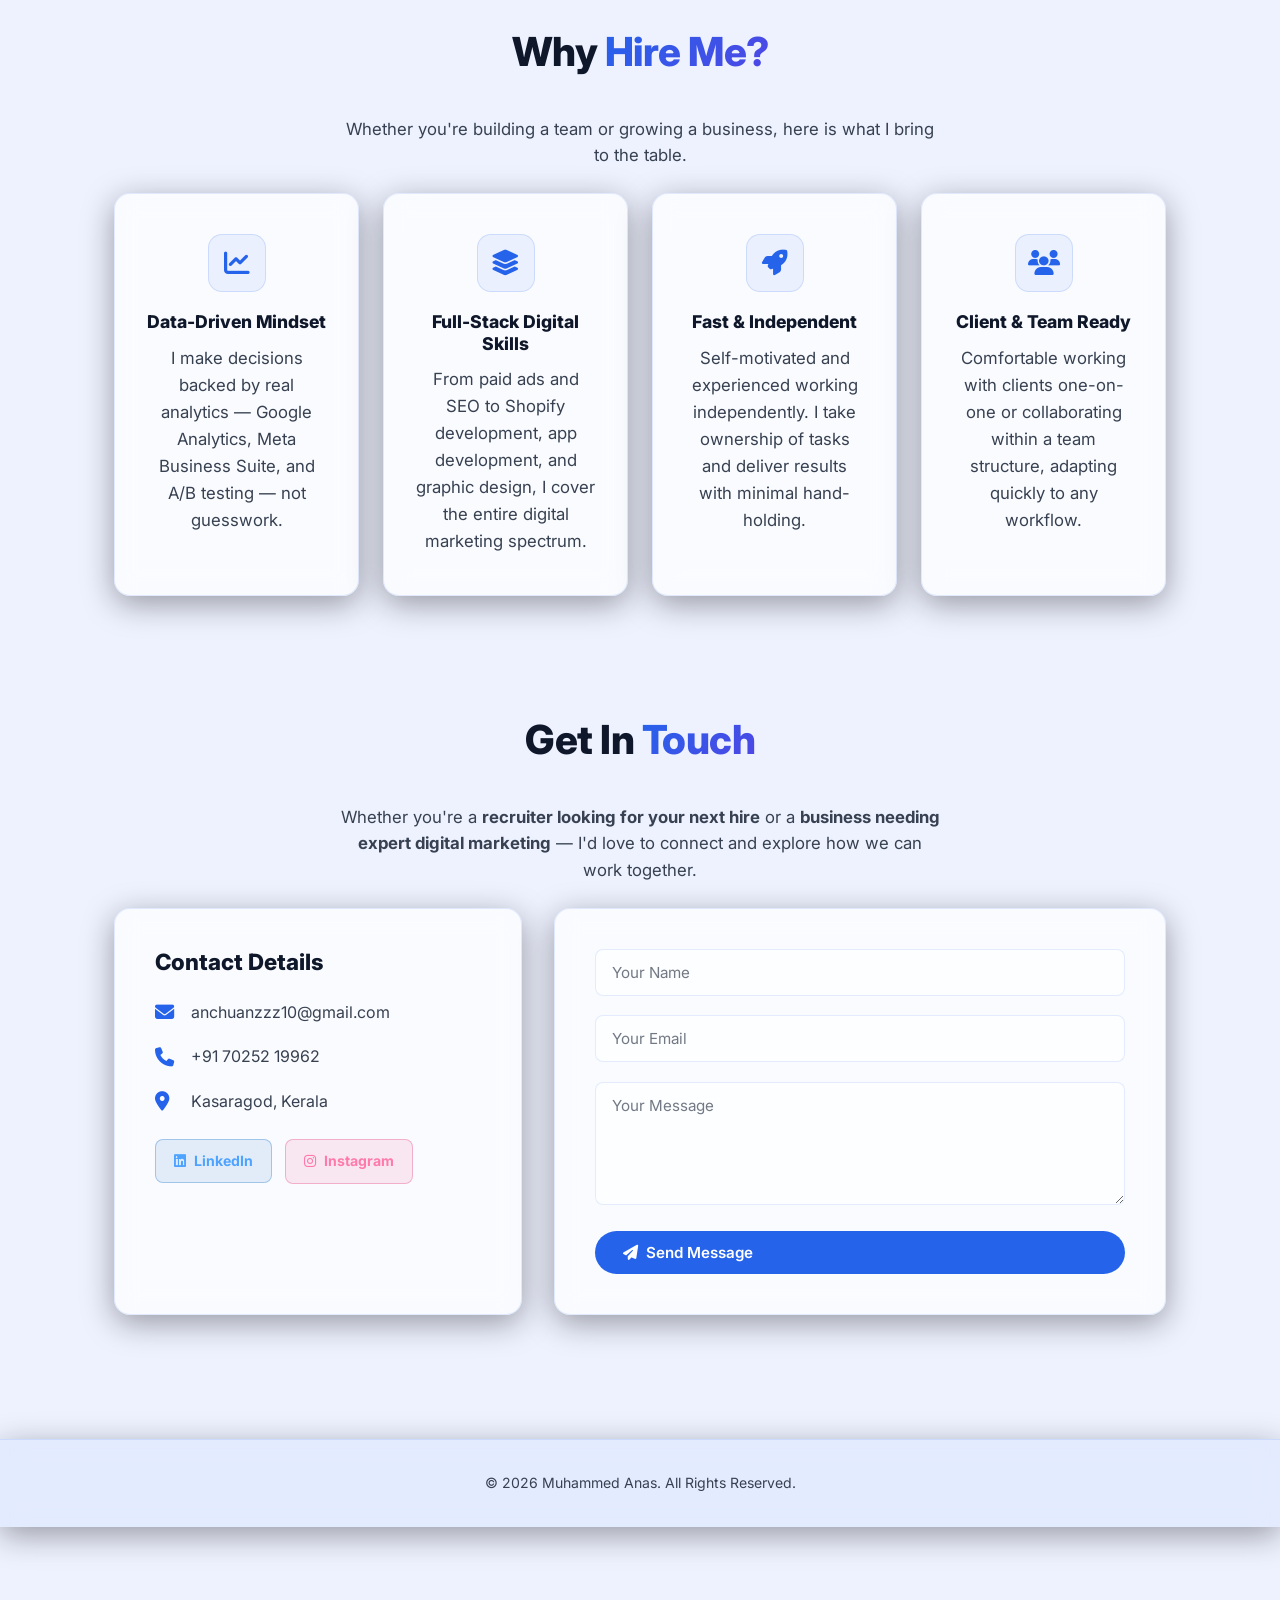
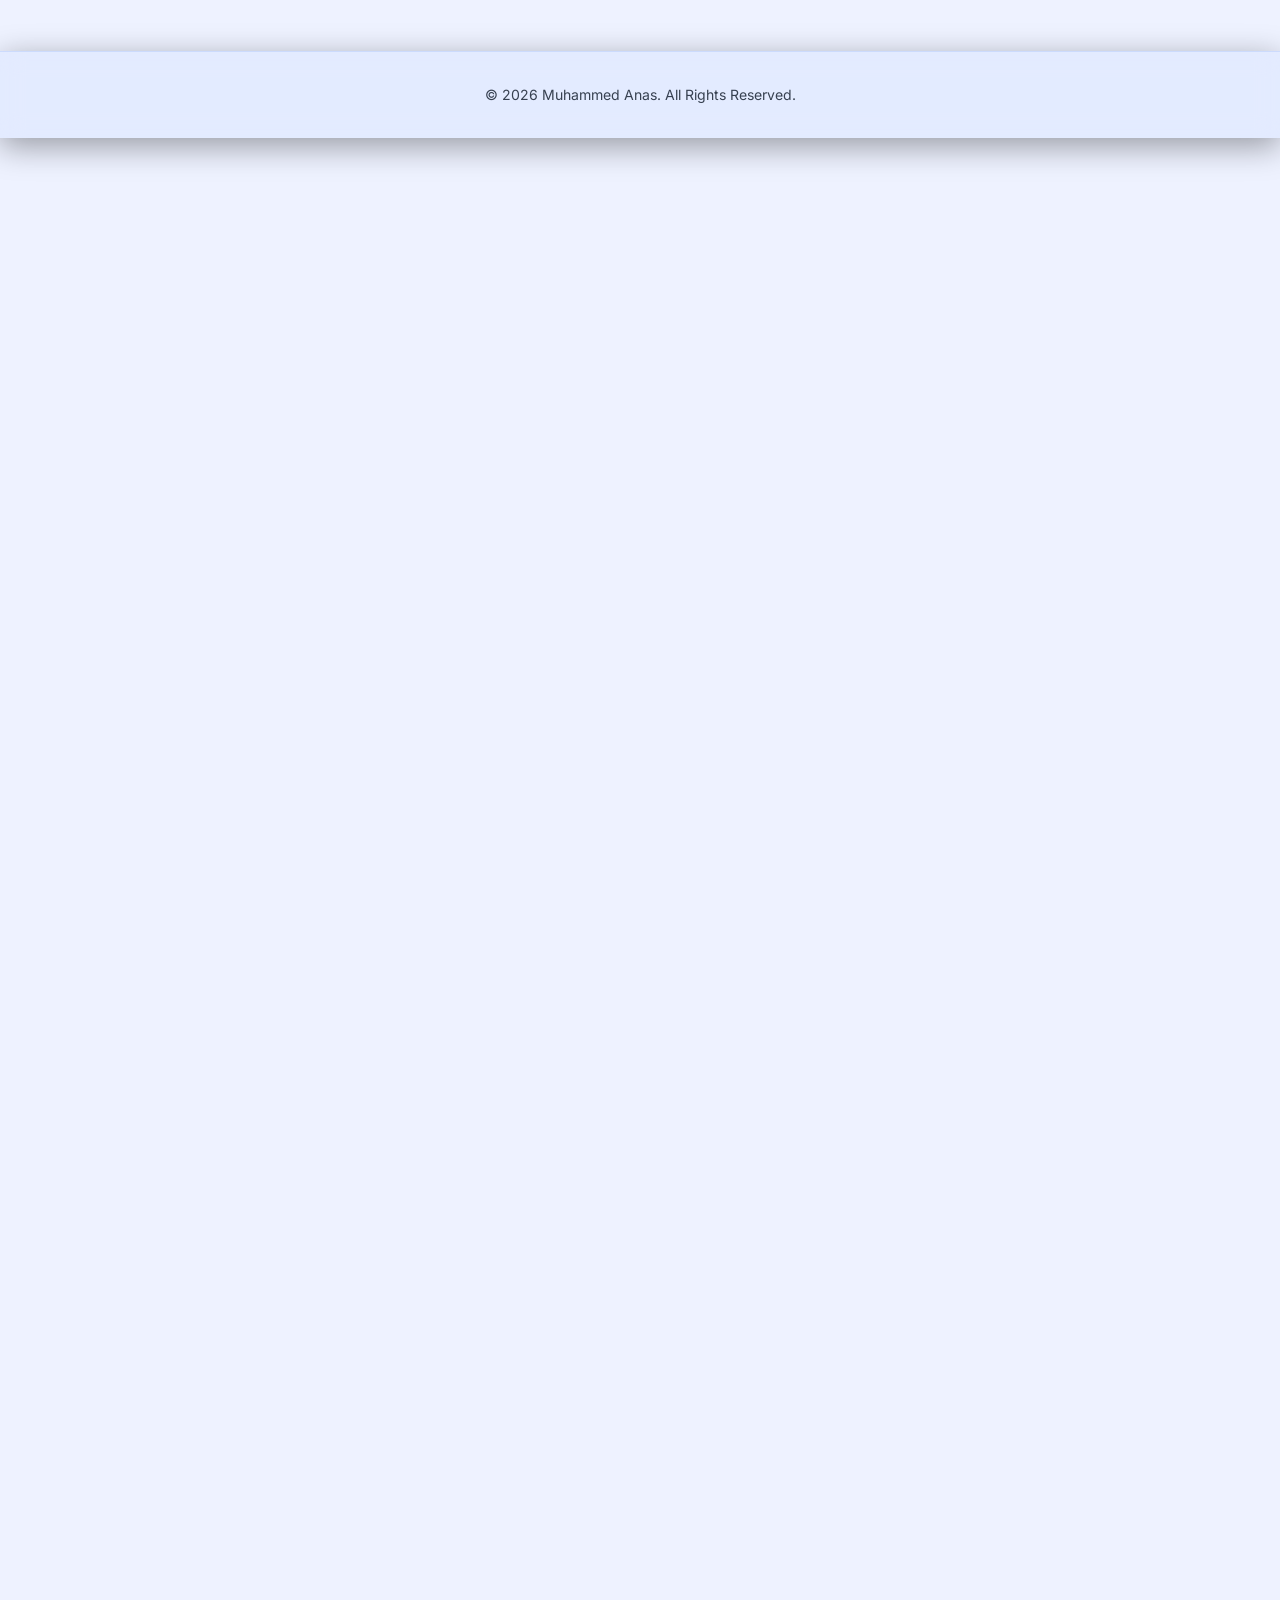
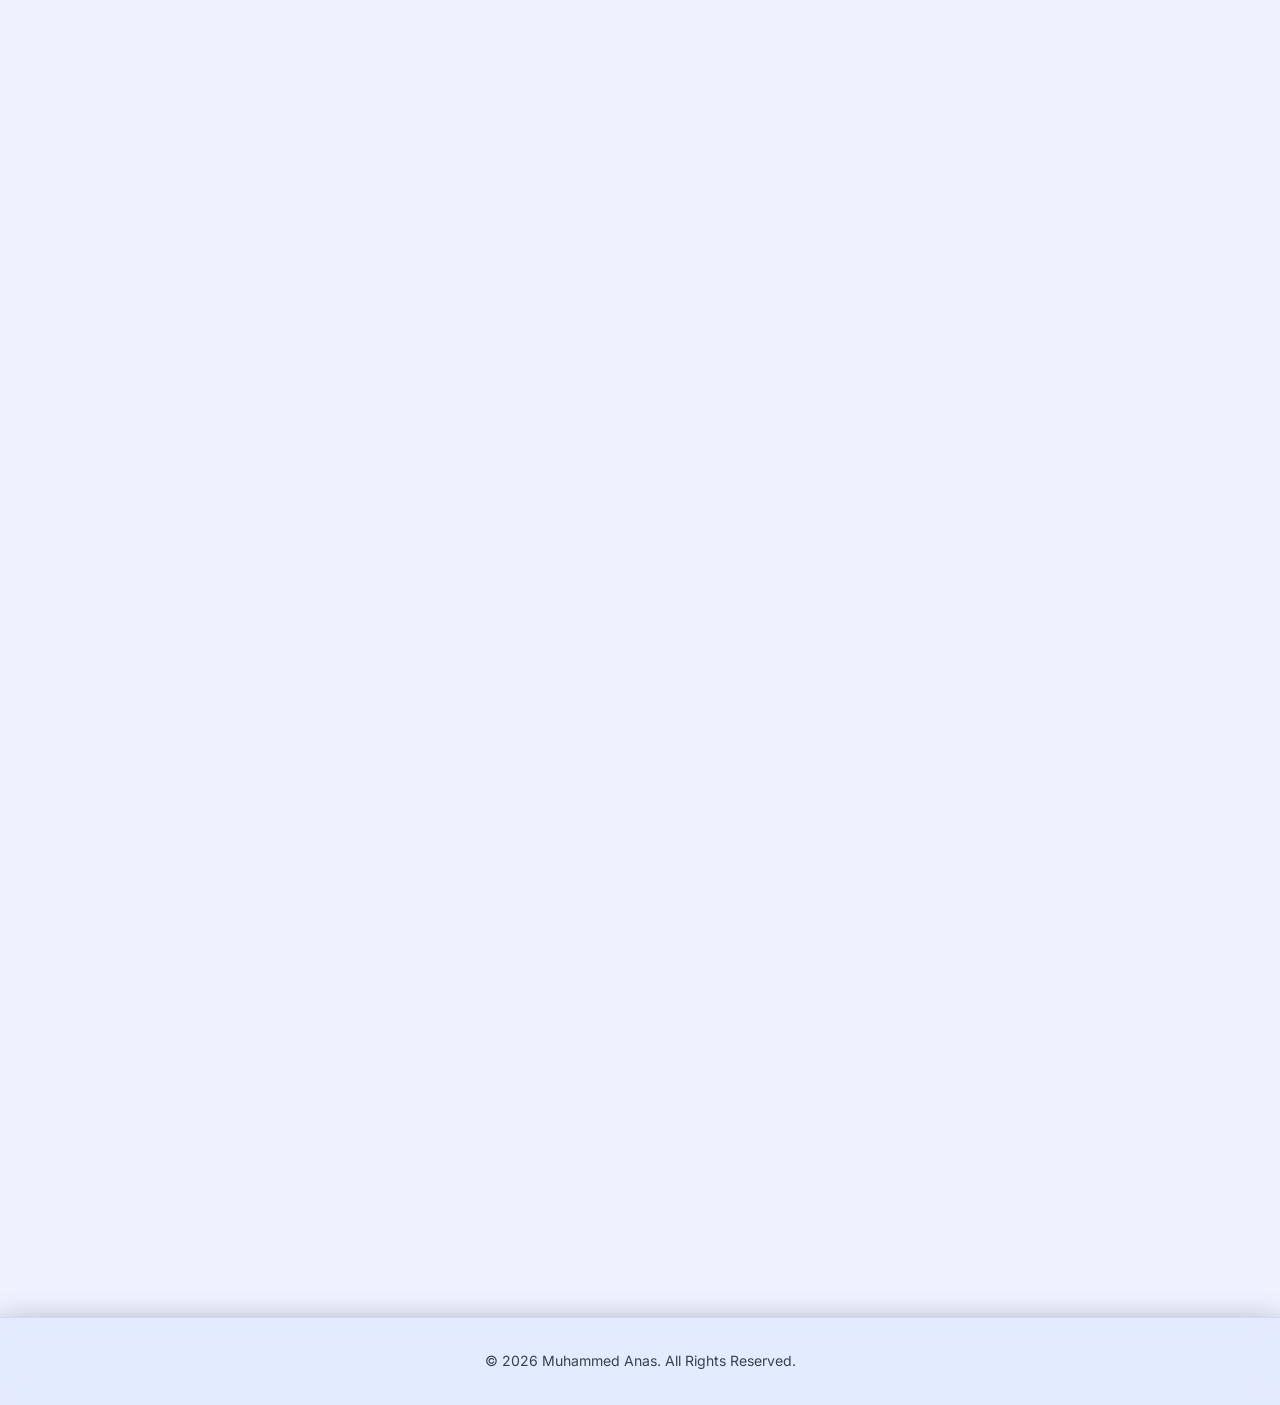
==== commit 416f6c4a: "Update index.html" ====
--- a/index.html
+++ b/index.html
@@ -456,6 +456,352 @@
     <script src="main.js"></script>
 </body>
 
+    </html>
+    <!-- About Section (Text Only) -->
+    <section id="about" class="section reveal">
+        <div class="container">
+            <div class="about-text text-center mx-auto" style="max-width: 800px;">
+                <h2 class="section-title">About <span class="text-gradient">Me</span></h2>
+                <p class="lead">I am a results-driven Digital Marketing, Shopify &amp; App Development specialist with hands-on
+                    experience managing end-to-end campaigns across multiple industries. I bring proven expertise in
+                    Meta Ads, SEO/SEM, Shopify eCommerce development, web design, mobile app development, and creative content production.</p>
+                <p class="mt-3">I am actively seeking <strong>full-time opportunities</strong> where I can contribute to
+                    a forward-thinking team, while also taking on <strong>freelance projects</strong> for clients who
+                    need impactful digital strategies. I thrive on data, creativity, and delivering measurable results.
+                </p>
+                <p class="mt-3">I also build and deploy mobile apps (Android/Play Store) — converting business
+                    websites into fully functional apps for brand reach and accessibility.</p>
+            </div>
+        </div>
+    </section>
+
+    <!-- Skills Section -->
+    <section id="skills" class="section reveal">
+        <div class="container">
+            <h2 class="section-title">Core <span class="text-gradient">Competencies</span></h2>
+            <div class="skills-wrapper">
+                <div class="skills-category glass-panel">
+                    <h3><i class="fa-solid fa-laptop-code skill-icon"></i> Technical Skills</h3>
+                    <div class="tags">
+                        <span class="tag"><i class="fa-solid fa-chart-line"></i> Digital Marketing</span>
+                        <span class="tag"><i class="fa-brands fa-meta"></i> Meta Ads (FB/IG)</span>
+                        <span class="tag"><span class="google-svg-sm"><svg xmlns="http://www.w3.org/2000/svg"
+                                    viewBox="0 0 48 48">
+                                    <path fill="#EA4335"
+                                        d="M24 9.5c3.54 0 6.71 1.22 9.21 3.6l6.85-6.85C35.9 2.38 30.47 0 24 0 14.62 0 6.51 5.33 2.56 13.22l7.98 6.19C12.43 13.08 17.74 9.5 24 9.5z" />
+                                    <path fill="#4285F4"
+                                        d="M46.98 24.55c0-1.57-.15-3.09-.38-4.55H24v9.02h12.94c-.58 2.96-2.26 5.48-4.78 7.18l7.73 6c4.51-4.18 7.09-10.36 7.09-17.65z" />
+                                    <path fill="#FBBC05"
+                                        d="M10.53 28.59c-.48-1.45-.76-2.99-.76-4.59s.27-3.14.76-4.59l-7.98-6.19C.92 16.46 0 20.12 0 24c0 3.88.92 7.54 2.56 10.78l7.97-6.19z" />
+                                    <path fill="#34A853"
+                                        d="M24 48c6.48 0 11.93-2.13 15.89-5.81l-7.73-6c-2.18 1.48-4.97 2.31-8.16 2.31-6.26 0-11.57-3.58-13.46-8.91l-7.98 6.19C6.51 42.67 14.62 48 24 48z" />
+                                </svg></span> SEO &amp; SEM</span>
+                        <span class="tag"><i class="fa-brands fa-shopify"></i> Shopify Development</span>
+                        <span class="tag"><i class="fa-solid fa-code"></i> Web Design &amp; Dev</span>
+                        <span class="tag"><i class="fa-solid fa-mobile-screen-button"></i> App Development</span>
+                        <span class="tag"><i class="fa-brands fa-adobe"></i> Photoshop / Canva</span>
+                        <span class="tag"><i class="fa-solid fa-film"></i> Video Editing</span>
+                        <span class="tag"><span class="google-svg-sm"><svg xmlns="http://www.w3.org/2000/svg"
+                                    viewBox="0 0 48 48">
+                                    <path fill="#EA4335"
+                                        d="M24 9.5c3.54 0 6.71 1.22 9.21 3.6l6.85-6.85C35.9 2.38 30.47 0 24 0 14.62 0 6.51 5.33 2.56 13.22l7.98 6.19C12.43 13.08 17.74 9.5 24 9.5z" />
+                                    <path fill="#4285F4"
+                                        d="M46.98 24.55c0-1.57-.15-3.09-.38-4.55H24v9.02h12.94c-.58 2.96-2.26 5.48-4.78 7.18l7.73 6c4.51-4.18 7.09-10.36 7.09-17.65z" />
+                                    <path fill="#FBBC05"
+                                        d="M10.53 28.59c-.48-1.45-.76-2.99-.76-4.59s.27-3.14.76-4.59l-7.98-6.19C.92 16.46 0 20.12 0 24c0 3.88.92 7.54 2.56 10.78l7.97-6.19z" />
+                                    <path fill="#34A853"
+                                        d="M24 48c6.48 0 11.93-2.13 15.89-5.81l-7.73-6c-2.18 1.48-4.97 2.31-8.16 2.31-6.26 0-11.57-3.58-13.46-8.91l-7.98 6.19C6.51 42.67 14.62 48 24 48z" />
+                                </svg></span> Google Analytics</span>
+                    </div>
+                </div>
+                <div class="skills-category glass-panel">
+                    <h3><i class="fa-solid fa-brain skill-icon"></i> Soft Skills &amp; Languages</h3>
+                    <div class="tags">
+                        <span class="tag tag-soft"><i class="fa-solid fa-clock"></i> Time Management</span>
+                        <span class="tag tag-soft"><i class="fa-solid fa-list-check"></i> Organization &amp;
+                            Planning</span>
+                        <span class="tag tag-soft"><i class="fa-solid fa-lightbulb"></i> Creative Thinking</span>
+                        <span class="tag tag-soft"><i class="fa-solid fa-magnifying-glass-chart"></i> Research &amp;
+                            Analysis</span>
+                        <span class="tag tag-lang"><i class="fa-solid fa-language"></i> English</span>
+                        <span class="tag tag-lang"><i class="fa-solid fa-language"></i> Malayalam</span>
+                    </div>
+                </div>
+            </div>
+        </div>
+    </section>
+
+    <!-- Experience Section -->
+    <section id="experience" class="section reveal">
+        <div class="container">
+            <h2 class="section-title">Professional <span class="text-gradient">Experience</span></h2>
+            <div class="timeline">
+                <div class="timeline-item glass-panel float-hover">
+                    <div class="timeline-content">
+                        <div class="timeline-header">
+                            <h3>Digital Marketing, Shopify &amp; App Development</h3>
+                            <span class="badge">Self-Employed / Freelance</span>
+                        </div>
+                        <ul class="experience-list mt-3">
+                            <li><strong>Campaign Management:</strong> Planned and executed end-to-end digital marketing
+                                campaigns for multiple clients, consistently improving brand visibility and generating
+                                high-quality leads.</li>
+                            <li><strong>Paid Advertising:</strong> Managed and optimised Meta Ads campaigns, increasing
+                                CTR, reducing CPL, and enhancing audience engagement through data-driven targeting.</li>
+                            <li><strong>eCommerce:</strong> Built and managed Shopify stores end-to-end, including store
+                                setup, product management, theme customisation, payment integration, and performance
+                                optimisation.</li>
+                            <li><strong>Web &amp; Content:</strong> Designed responsive, high-performance websites.
+                                Created engaging visual content (videos, reels, branded creatives) to strengthen brand
+                                presence.</li>
+                            <li><strong>SEO/Analytics:</strong> Executed SEO &amp; SEM strategies. Analysed performance
+                                using Google Analytics and Meta Business Suite to maximise ROI.</li>
+                            <li><strong>App Development:</strong> Built and deployed mobile apps, converting business
+                                websites into fully functional Android apps for brand reach and accessibility.</li>
+                        </ul>
+                    </div>
+                </div>
+            </div>
+        </div>
+    </section>
+
+    <!-- Services Section -->
+    <section id="services" class="section reveal">
+        <div class="container">
+            <h2 class="section-title">My <span class="text-gradient">Services</span></h2>
+            <div class="services-grid">
+                <div class="glass-panel service-card float-hover">
+                    <div class="service-icon meta-icon"><i class="fa-brands fa-meta"></i></div>
+                    <h3>Meta Ads Management</h3>
+                    <p>End-to-end campaign creation, A/B testing, and data-driven targeting to lower your CPL and
+                        maximize your ROI.</p>
+                </div>
+                <div class="glass-panel service-card float-hover">
+                    <div class="service-icon shopify-icon"><i class="fa-brands fa-shopify"></i></div>
+                    <h3>Shopify Setup</h3>
+                    <p>Complete eCommerce store development, product management, theme customization, and seamless
+                        payment integration.</p>
+                </div>
+                <div class="glass-panel service-card float-hover">
+                    <div class="service-icon google-icon">
+                        <svg xmlns="http://www.w3.org/2000/svg" viewBox="0 0 48 48" style="width:1em;height:1em;">
+                            <path fill="#EA4335"
+                                d="M24 9.5c3.54 0 6.71 1.22 9.21 3.6l6.85-6.85C35.9 2.38 30.47 0 24 0 14.62 0 6.51 5.33 2.56 13.22l7.98 6.19C12.43 13.08 17.74 9.5 24 9.5z" />
+                            <path fill="#4285F4"
+                                d="M46.98 24.55c0-1.57-.15-3.09-.38-4.55H24v9.02h12.94c-.58 2.96-2.26 5.48-4.78 7.18l7.73 6c4.51-4.18 7.09-10.36 7.09-17.65z" />
+                            <path fill="#FBBC05"
+                                d="M10.53 28.59c-.48-1.45-.76-2.99-.76-4.59s.27-3.14.76-4.59l-7.98-6.19C.92 16.46 0 20.12 0 24c0 3.88.92 7.54 2.56 10.78l7.97-6.19z" />
+                            <path fill="#34A853"
+                                d="M24 48c6.48 0 11.93-2.13 15.89-5.81l-7.73-6c-2.18 1.48-4.97 2.31-8.16 2.31-6.26 0-11.57-3.58-13.46-8.91l-7.98 6.19C6.51 42.67 14.62 48 24 48z" />
+                        </svg>
+                    </div>
+                    <h3>SEO &amp; SEM</h3>
+                    <p>Comprehensive on-page and off-page SEO strategies to boost organic search rankings and drive
+                        targeted traffic.</p>
+                </div>
+                <div class="glass-panel service-card float-hover">
+                    <div class="service-icon design-icon"><i class="fa-solid fa-pen-nib"></i></div>
+                    <h3>Web &amp; Content Design</h3>
+                    <p>Responsive, high-performance website design paired with engaging visual content and video editing
+                        for your brand.</p>
+                </div>
+                <div class="glass-panel service-card float-hover">
+                    <div class="service-icon design-icon"><i class="fa-solid fa-mobile-screen-button"></i></div>
+                    <h3>App Development</h3>
+                    <p>End-to-end mobile app creation — from website-to-app conversion to Play Store publishing and
+                        ongoing updates.</p>
+                </div>
+            </div>
+        </div>
+    </section>
+
+    <!-- Portfolio Section -->
+    <section id="portfolio" class="section reveal">
+        <div class="container">
+            <h2 class="section-title">Selected <span class="text-gradient">Projects</span></h2>
+            <div class="projects-grid">
+                <div class="glass-panel project-card float-hover">
+                    <div class="project-logo meta-icon"><i class="fa-brands fa-meta"></i></div>
+                    <div class="project-content">
+                        <h3>E-Commerce Growth Campaign</h3>
+                        <p>Managed Meta Ads for a Shopify store, implementing precise audience targeting and A/B
+                            testing.</p>
+                        <ul class="project-results">
+                            <li><i class="fa-solid fa-arrow-trend-up result-icon"></i> Increased CTR significantly</li>
+                            <li><i class="fa-solid fa-arrow-trend-down result-icon"></i> Reduced Cost Per Lead (CPL)
+                            </li>
+                            <li><i class="fa-solid fa-sack-dollar result-icon"></i> Increased Return on Ad Spend (ROAS)
+                            </li>
+                        </ul>
+                        <div class="tags mt-3">
+                            <span class="tag"><i class="fa-brands fa-meta"></i> Meta Ads</span>
+                            <span class="tag"><i class="fa-solid fa-chart-bar"></i> Analytics</span>
+                        </div>
+                    </div>
+                </div>
+                <div class="glass-panel project-card float-hover">
+                    <div class="project-logo shopify-icon"><i class="fa-brands fa-shopify"></i></div>
+                    <div class="project-content">
+                        <h3>Shopify Store Optimization</h3>
+                        <p>Built a responsive eCommerce store from scratch with integrated payments and optimized UX.
+                        </p>
+                        <ul class="project-results">
+                            <li><i class="fa-solid fa-bolt result-icon"></i> Improved site speed</li>
+                            <li><i class="fa-solid fa-mobile-screen result-icon"></i> Enhanced mobile usability</li>
+                            <li><i class="fa-brands fa-shopify result-icon"></i> Streamlined checkout process</li>
+                        </ul>
+                        <div class="tags mt-3">
+                            <span class="tag"><i class="fa-brands fa-shopify"></i> Shopify</span>
+                            <span class="tag"><i class="fa-solid fa-palette"></i> Web Design</span>
+                        </div>
+                    </div>
+                </div>
+                <div class="glass-panel project-card float-hover">
+                    <div class="project-logo google-icon">
+                        <svg xmlns="http://www.w3.org/2000/svg" viewBox="0 0 48 48" style="width:1em;height:1em;">
+                            <path fill="#EA4335"
+                                d="M24 9.5c3.54 0 6.71 1.22 9.21 3.6l6.85-6.85C35.9 2.38 30.47 0 24 0 14.62 0 6.51 5.33 2.56 13.22l7.98 6.19C12.43 13.08 17.74 9.5 24 9.5z" />
+                            <path fill="#4285F4"
+                                d="M46.98 24.55c0-1.57-.15-3.09-.38-4.55H24v9.02h12.94c-.58 2.96-2.26 5.48-4.78 7.18l7.73 6c4.51-4.18 7.09-10.36 7.09-17.65z" />
+                            <path fill="#FBBC05"
+                                d="M10.53 28.59c-.48-1.45-.76-2.99-.76-4.59s.27-3.14.76-4.59l-7.98-6.19C.92 16.46 0 20.12 0 24c0 3.88.92 7.54 2.56 10.78l7.97-6.19z" />
+                            <path fill="#34A853"
+                                d="M24 48c6.48 0 11.93-2.13 15.89-5.81l-7.73-6c-2.18 1.48-4.97 2.31-8.16 2.31-6.26 0-11.57-3.58-13.46-8.91l-7.98 6.19C6.51 42.67 14.62 48 24 48z" />
+                        </svg>
+                    </div>
+                    <div class="project-content">
+                        <h3>Organic SEO &amp; Content Strategy</h3>
+                        <p>Executed comprehensive SEO strategies and produced engaging promotional visual content.</p>
+                        <ul class="project-results">
+                            <li><span class="google-svg-sm" style="vertical-align:middle;"><svg
+                                        xmlns="http://www.w3.org/2000/svg" viewBox="0 0 48 48">
+                                        <path fill="#EA4335"
+                                            d="M24 9.5c3.54 0 6.71 1.22 9.21 3.6l6.85-6.85C35.9 2.38 30.47 0 24 0 14.62 0 6.51 5.33 2.56 13.22l7.98 6.19C12.43 13.08 17.74 9.5 24 9.5z" />
+                                        <path fill="#4285F4"
+                                            d="M46.98 24.55c0-1.57-.15-3.09-.38-4.55H24v9.02h12.94c-.58 2.96-2.26 5.48-4.78 7.18l7.73 6c4.51-4.18 7.09-10.36 7.09-17.65z" />
+                                        <path fill="#FBBC05"
+                                            d="M10.53 28.59c-.48-1.45-.76-2.99-.76-4.59s.27-3.14.76-4.59l-7.98-6.19C.92 16.46 0 20.12 0 24c0 3.88.92 7.54 2.56 10.78l7.97-6.19z" />
+                                        <path fill="#34A853"
+                                            d="M24 48c6.48 0 11.93-2.13 15.89-5.81l-7.73-6c-2.18 1.48-4.97 2.31-8.16 2.31-6.26 0-11.57-3.58-13.46-8.91l-7.98 6.19C6.51 42.67 14.62 48 24 48z" />
+                                    </svg></span> Boosted organic search rankings</li>
+                            <li><i class="fa-brands fa-instagram result-icon"></i> Created engaging reels &amp; videos
+                            </li>
+                            <li><i class="fa-solid fa-bullseye result-icon"></i> Increased organic traffic</li>
+                        </ul>
+                        <div class="tags mt-3">
+                            <span class="tag"><span class="google-svg-sm"><svg xmlns="http://www.w3.org/2000/svg"
+                                        viewBox="0 0 48 48">
+                                        <path fill="#EA4335"
+                                            d="M24 9.5c3.54 0 6.71 1.22 9.21 3.6l6.85-6.85C35.9 2.38 30.47 0 24 0 14.62 0 6.51 5.33 2.56 13.22l7.98 6.19C12.43 13.08 17.74 9.5 24 9.5z" />
+                                        <path fill="#4285F4"
+                                            d="M46.98 24.55c0-1.57-.15-3.09-.38-4.55H24v9.02h12.94c-.58 2.96-2.26 5.48-4.78 7.18l7.73 6c4.51-4.18 7.09-10.36 7.09-17.65z" />
+                                        <path fill="#FBBC05"
+                                            d="M10.53 28.59c-.48-1.45-.76-2.99-.76-4.59s.27-3.14.76-4.59l-7.98-6.19C.92 16.46 0 20.12 0 24c0 3.88.92 7.54 2.56 10.78l7.97-6.19z" />
+                                        <path fill="#34A853"
+                                            d="M24 48c6.48 0 11.93-2.13 15.89-5.81l-7.73-6c-2.18 1.48-4.97 2.31-8.16 2.31-6.26 0-11.57-3.58-13.46-8.91l-7.98 6.19C6.51 42.67 14.62 48 24 48z" />
+                                    </svg></span> SEO</span>
+                            <span class="tag"><i class="fa-solid fa-photo-film"></i> Content Creation</span>
+                        </div>
+                    </div>
+                </div>
+            </div>
+        </div>
+    </section>
+
+    <!-- Why Hire Me Section -->
+    <section id="why-hire" class="section reveal">
+        <div class="container">
+            <h2 class="section-title">Why <span class="text-gradient">Hire Me?</span></h2>
+            <p class="text-center text-muted max-w-600 mx-auto mb-4">Whether you're building a team or growing a
+                business, here is what I bring to the table.</p>
+            <div class="why-grid">
+                <div class="glass-panel why-card float-hover">
+                    <div class="why-icon"><i class="fa-solid fa-chart-line"></i></div>
+                    <h3>Data-Driven Mindset</h3>
+                    <p>I make decisions backed by real analytics — Google Analytics, Meta Business Suite, and A/B
+                        testing — not guesswork.</p>
+                </div>
+                <div class="glass-panel why-card float-hover">
+                    <div class="why-icon"><i class="fa-solid fa-layer-group"></i></div>
+                    <h3>Full-Stack Digital Skills</h3>
+                    <p>From paid ads and SEO to Shopify development, app development, and graphic design, I cover the
+                        entire digital marketing spectrum.</p>
+                </div>
+                <div class="glass-panel why-card float-hover">
+                    <div class="why-icon"><i class="fa-solid fa-rocket"></i></div>
+                    <h3>Fast & Independent</h3>
+                    <p>Self-motivated and experienced working independently. I take ownership of tasks and deliver
+                        results with minimal hand-holding.</p>
+                </div>
+                <div class="glass-panel why-card float-hover">
+                    <div class="why-icon"><i class="fa-solid fa-users"></i></div>
+                    <h3>Client & Team Ready</h3>
+                    <p>Comfortable working with clients one-on-one or collaborating within a team structure, adapting
+                        quickly to any workflow.</p>
+                </div>
+            </div>
+        </div>
+    </section>
+
+    <!-- Contact Section -->
+    <section id="contact" class="section reveal">
+        <div class="container">
+            <h2 class="section-title">Get In <span class="text-gradient">Touch</span></h2>
+            <p class="text-center text-muted max-w-600 mx-auto mb-4">Whether you're a <strong>recruiter looking for your
+                    next hire</strong> or a <strong>business needing expert digital marketing</strong> — I'd love to
+                connect and explore how we can work together.</p>
+            <div class="contact-wrapper">
+                <div class="glass-panel contact-info">
+                    <h3 class="mb-3">Contact Details</h3>
+                    <div class="contact-item">
+                        <i class="fa-solid fa-envelope contact-icon"></i>
+                        <a href="mailto:anchuanzzz10@gmail.com">anchuanzzz10@gmail.com</a>
+                    </div>
+                    <div class="contact-item">
+                        <i class="fa-solid fa-phone contact-icon"></i>
+                        <a href="tel:+917025219962">+91 70252 19962</a>
+                    </div>
+                    <div class="contact-item">
+                        <i class="fa-solid fa-location-dot contact-icon"></i>
+                        <span>Kasaragod, Kerala</span>
+                    </div>
+                    <div class="social-links mt-4">
+                        <a href="https://www.linkedin.com/in/muhammed-anas-708a24404?utm_source=share_via&utm_content=profile&utm_medium=member_android"
+                            target="_blank" class="btn btn-social linkedin-btn">
+                            <i class="fa-brands fa-linkedin"></i> LinkedIn
+                        </a>
+                        <a href="https://www.instagram.com/_anchu_anzzz_?igsh=MXBqZWRiZDdjem05NA==" target="_blank"
+                            class="btn btn-social instagram-btn">
+                            <i class="fa-brands fa-instagram"></i> Instagram
+                        </a>
+                    </div>
+                </div>
+                <form class="glass-panel contact-form"
+                    onsubmit="event.preventDefault(); alert('Message sent successfully!');">
+                    <div class="form-group">
+                        <input type="text" placeholder="Your Name" required class="glass-input">
+                    </div>
+                    <div class="form-group">
+                        <input type="email" placeholder="Your Email" required class="glass-input">
+                    </div>
+                    <div class="form-group">
+                        <textarea placeholder="Your Message" rows="5" required class="glass-input"></textarea>
+                    </div>
+                    <button type="submit" class="btn btn-primary w-100">
+                        <i class="fa-solid fa-paper-plane"></i> Send Message
+                    </button>
+                </form>
+            </div>
+        </div>
+    </section>
+
+    <footer class="footer glass-panel">
+        <p>&copy; 2026 Muhammed Anas. All Rights Reserved.</p>
+    </footer>
+
+    <script src="main.js"></script>
+</body>
+
                                                               </html>
     <!-- About Section (Text Only) -->
     <section id="about" class="section reveal">
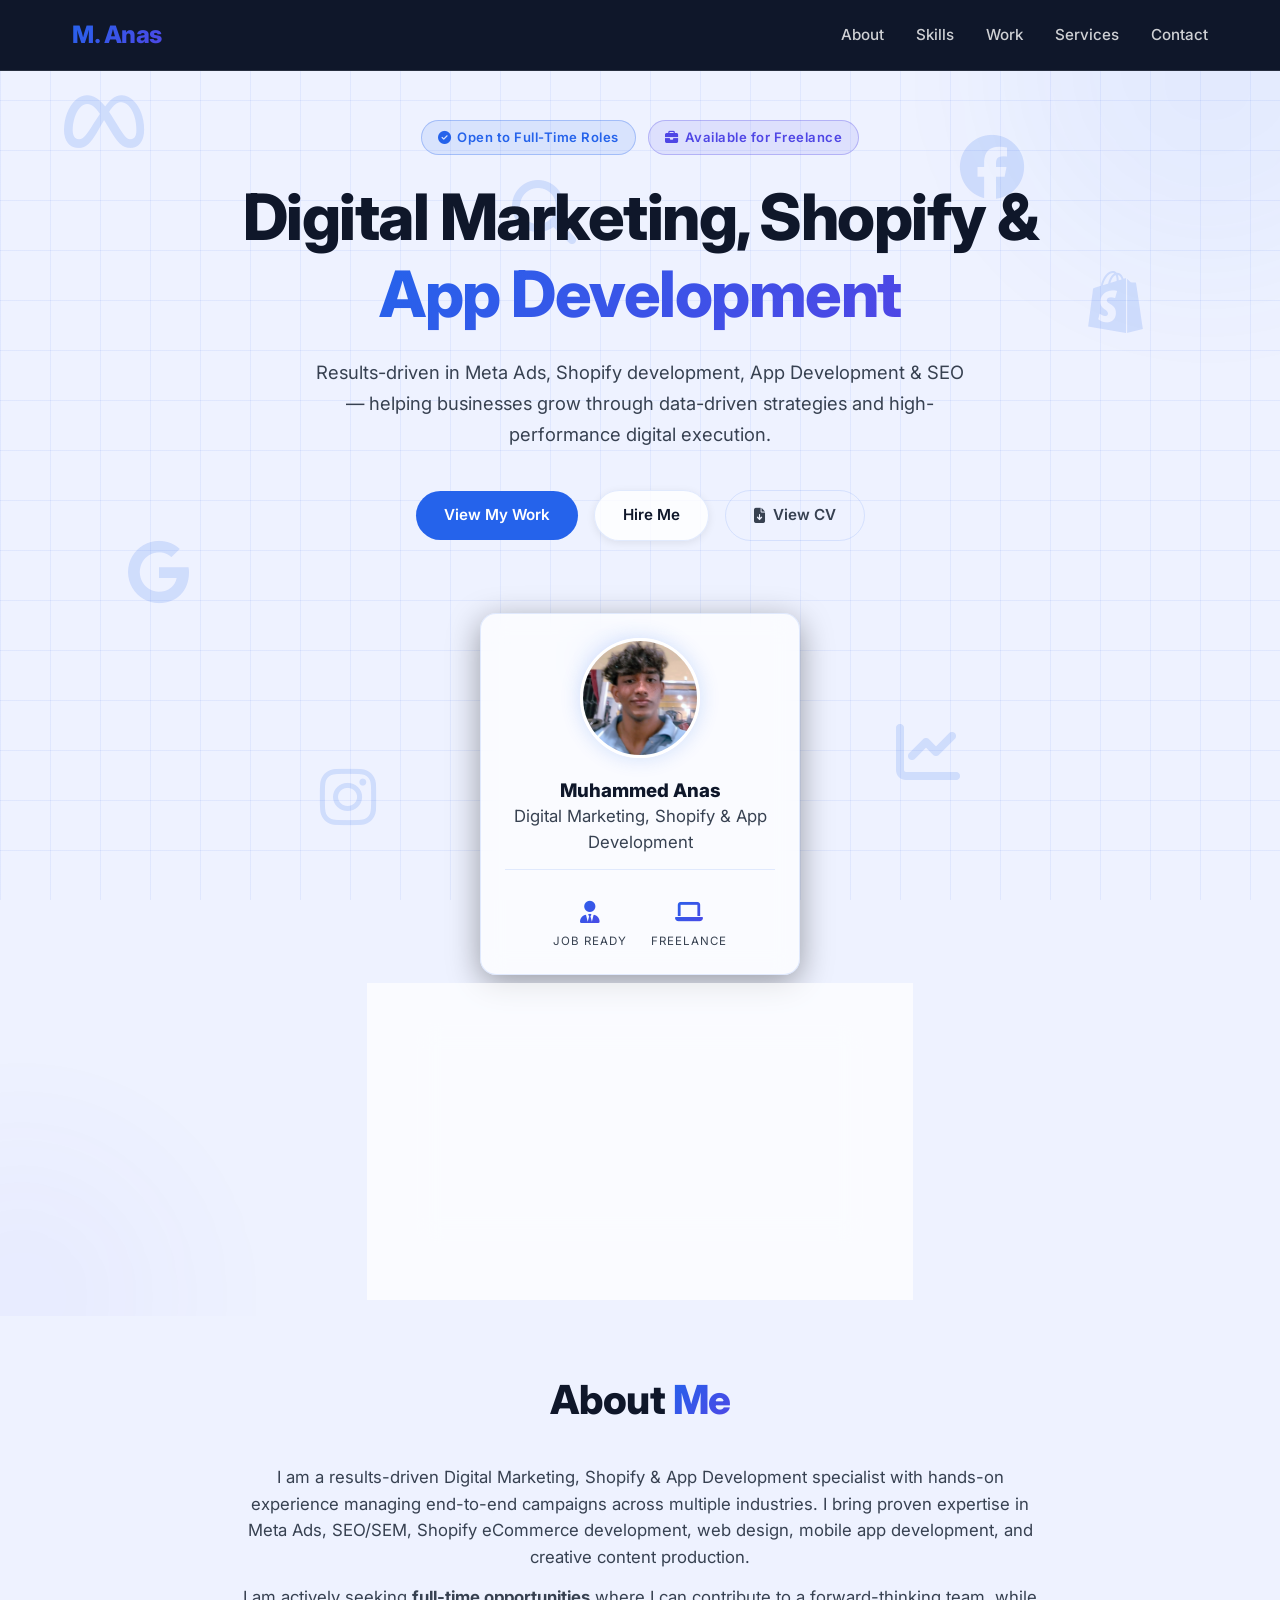
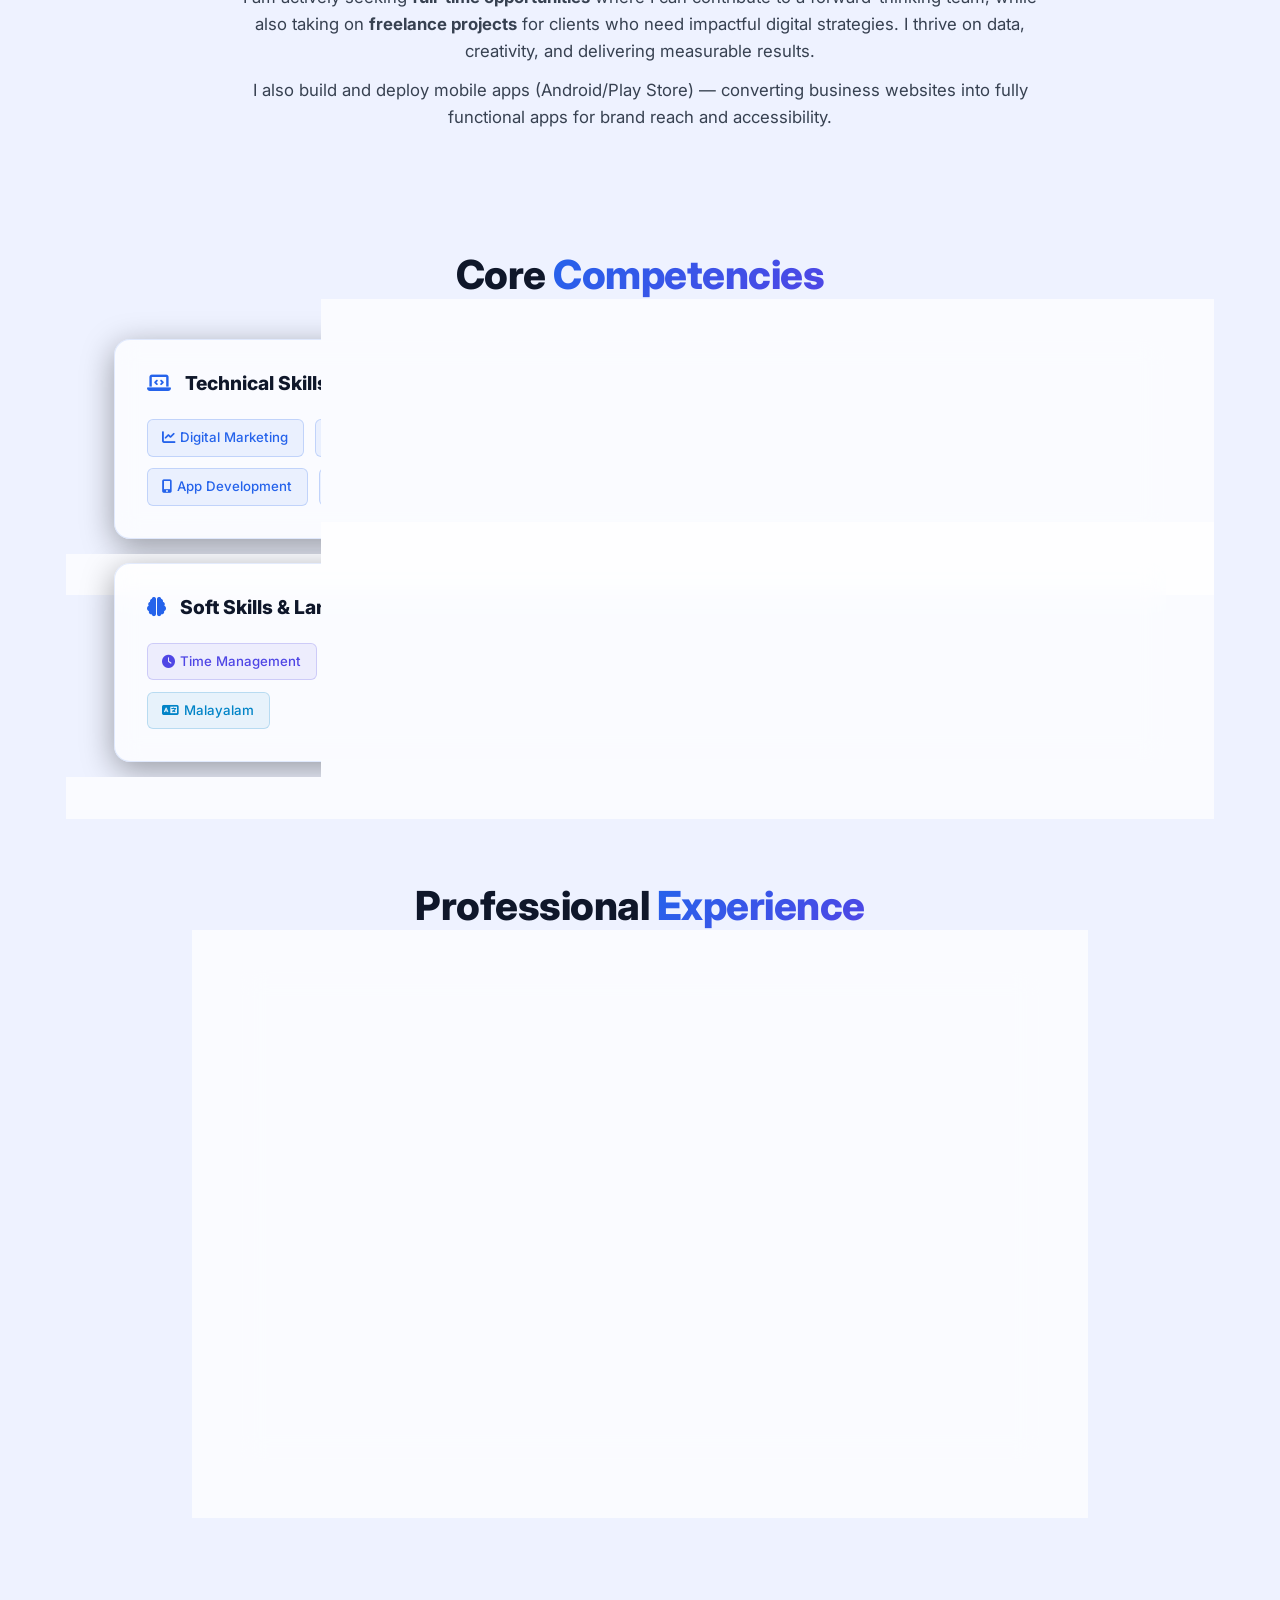
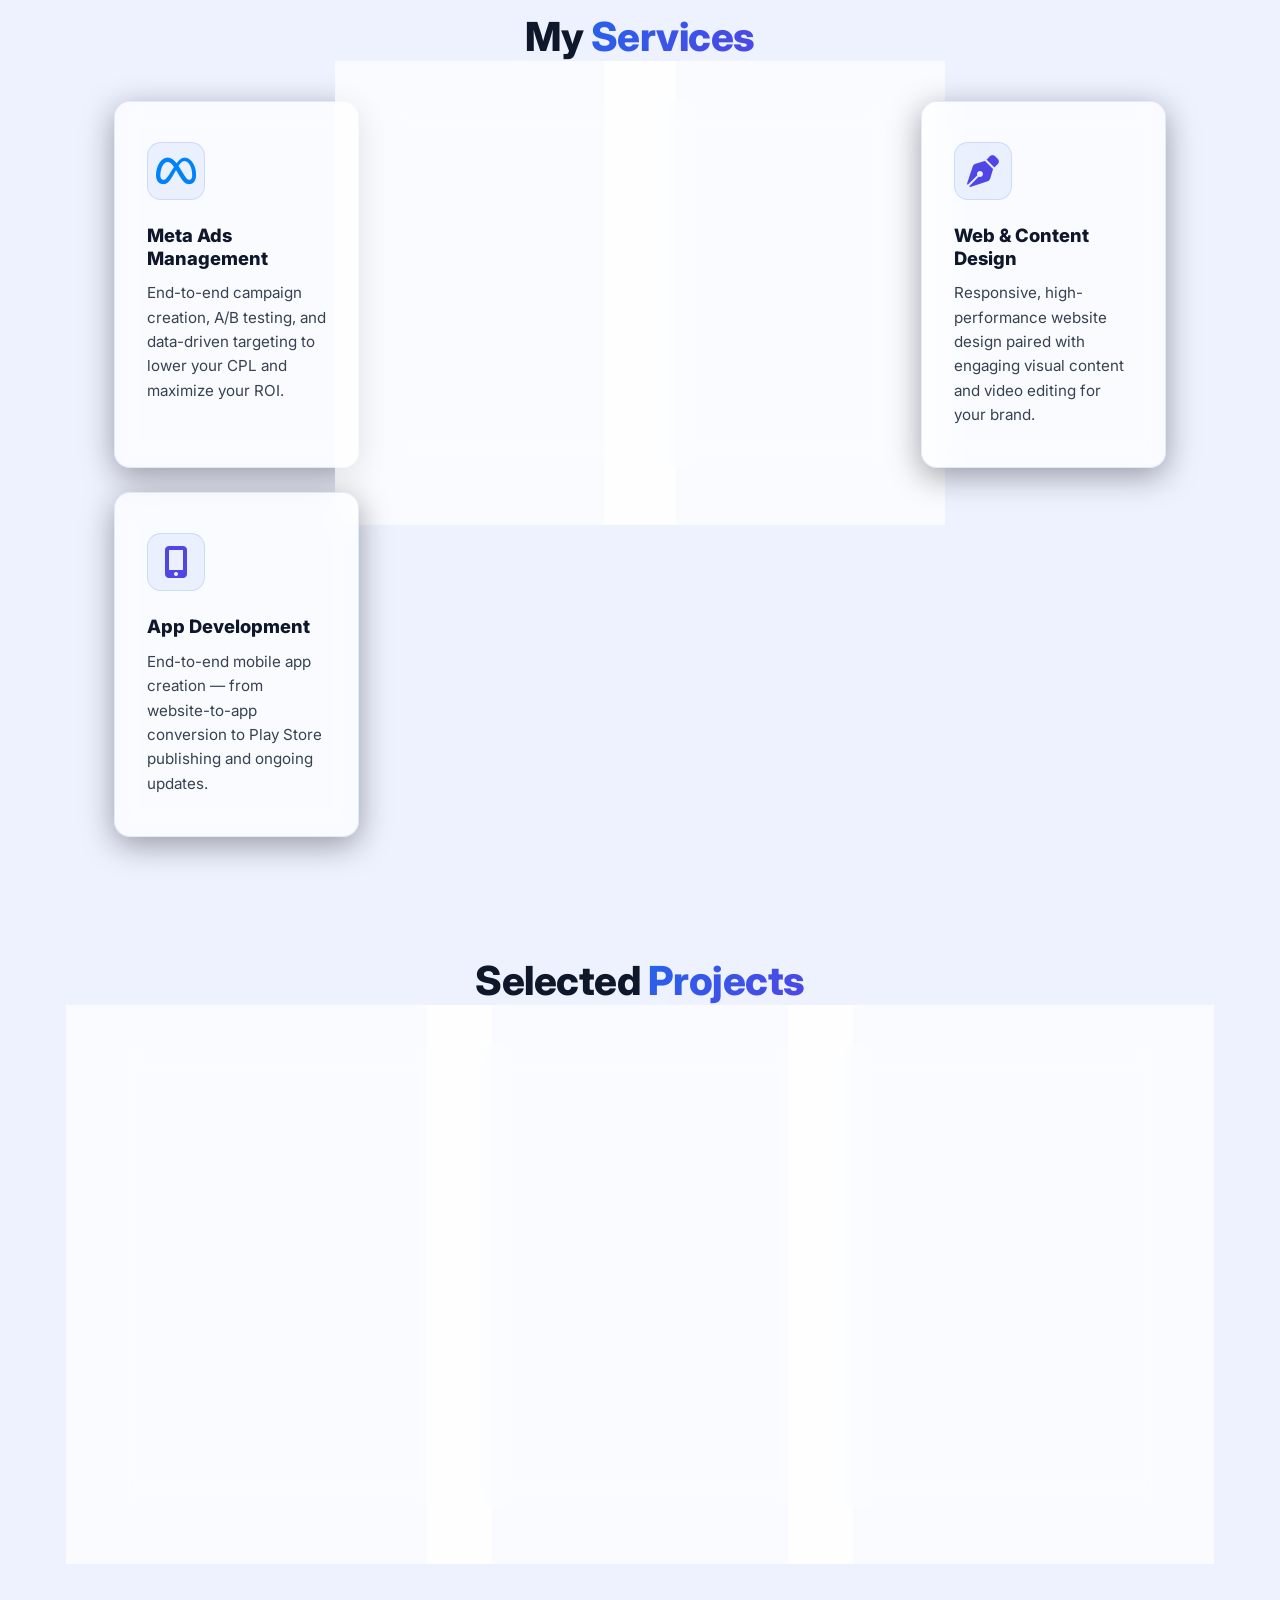
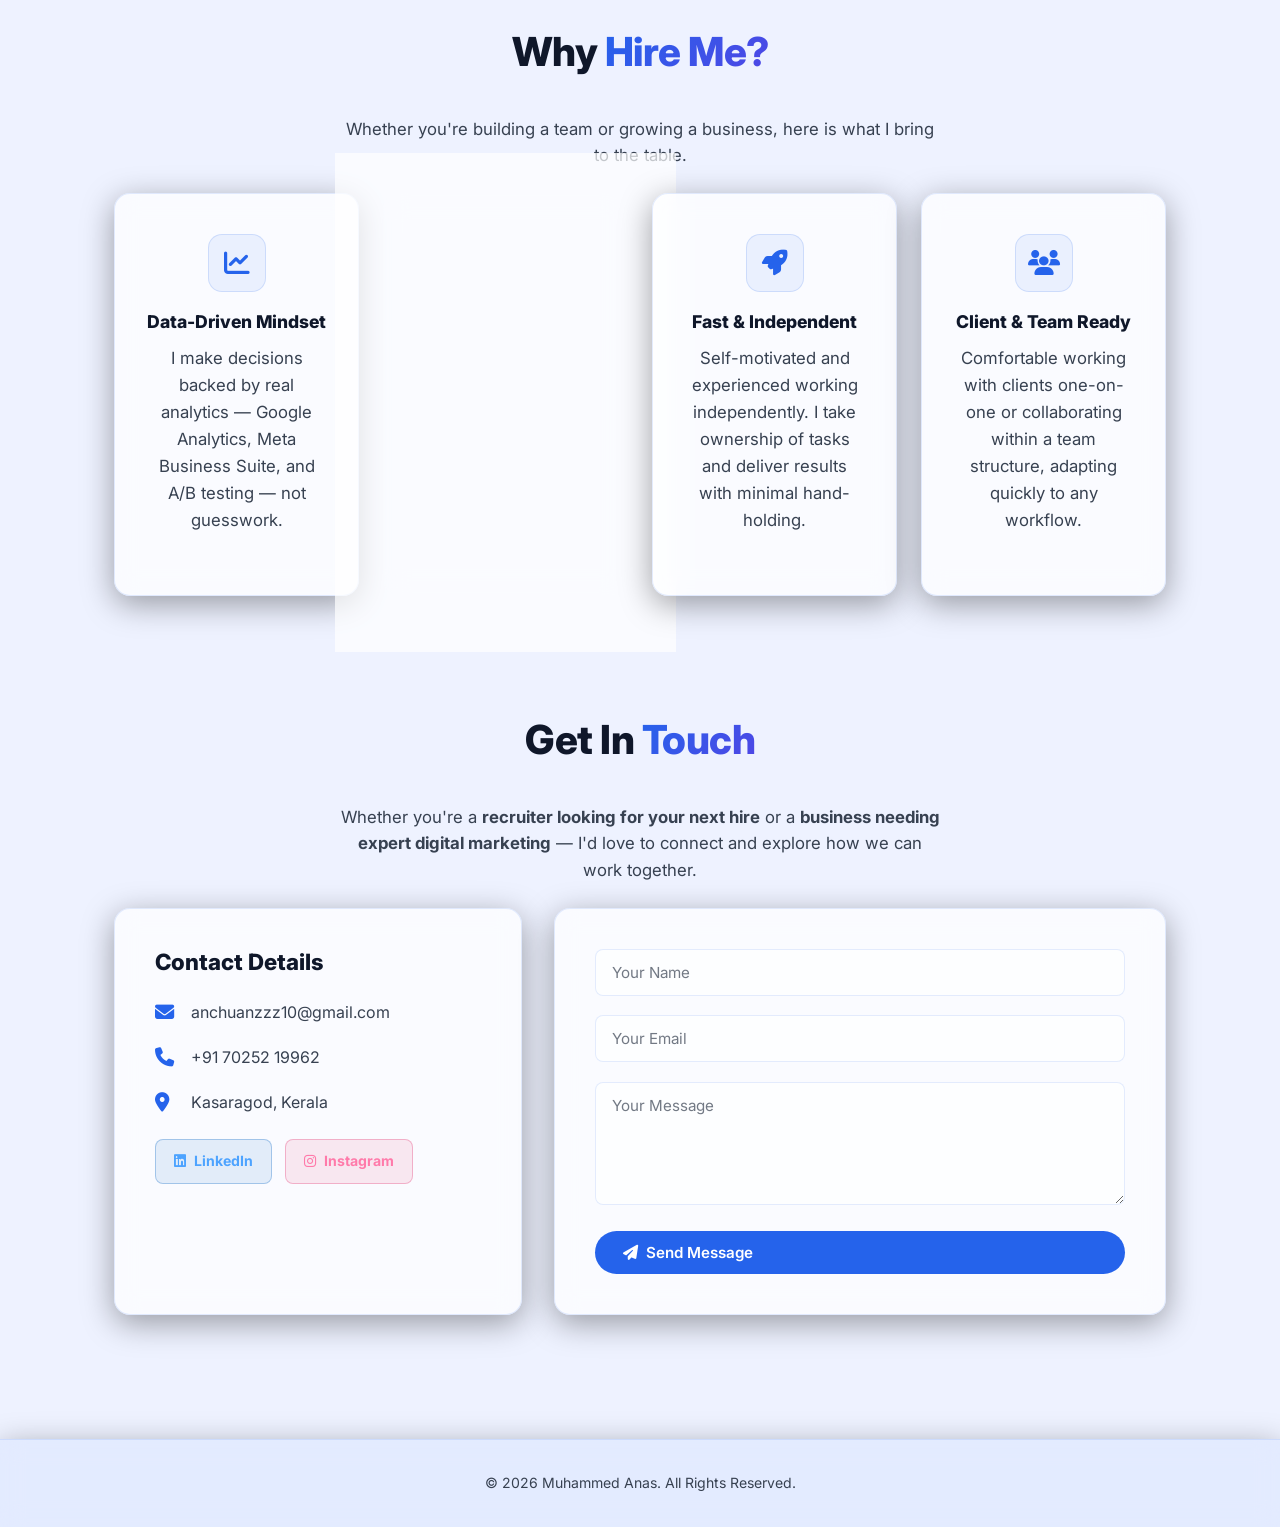
==== commit a4fd9720: "Update print statement from 'Hello' to 'Goodbye'" ====
--- a/index.html
+++ b/index.html
@@ -456,685 +456,4 @@
     <script src="main.js"></script>
 </body>
 
-    </html>
-    <!-- About Section (Text Only) -->
-    <section id="about" class="section reveal">
-        <div class="container">
-            <div class="about-text text-center mx-auto" style="max-width: 800px;">
-                <h2 class="section-title">About <span class="text-gradient">Me</span></h2>
-                <p class="lead">I am a results-driven Digital Marketing, Shopify &amp; App Development specialist with hands-on
-                    experience managing end-to-end campaigns across multiple industries. I bring proven expertise in
-                    Meta Ads, SEO/SEM, Shopify eCommerce development, web design, mobile app development, and creative content production.</p>
-                <p class="mt-3">I am actively seeking <strong>full-time opportunities</strong> where I can contribute to
-                    a forward-thinking team, while also taking on <strong>freelance projects</strong> for clients who
-                    need impactful digital strategies. I thrive on data, creativity, and delivering measurable results.
-                </p>
-                <p class="mt-3">I also build and deploy mobile apps (Android/Play Store) — converting business
-                    websites into fully functional apps for brand reach and accessibility.</p>
-            </div>
-        </div>
-    </section>
-
-    <!-- Skills Section -->
-    <section id="skills" class="section reveal">
-        <div class="container">
-            <h2 class="section-title">Core <span class="text-gradient">Competencies</span></h2>
-            <div class="skills-wrapper">
-                <div class="skills-category glass-panel">
-                    <h3><i class="fa-solid fa-laptop-code skill-icon"></i> Technical Skills</h3>
-                    <div class="tags">
-                        <span class="tag"><i class="fa-solid fa-chart-line"></i> Digital Marketing</span>
-                        <span class="tag"><i class="fa-brands fa-meta"></i> Meta Ads (FB/IG)</span>
-                        <span class="tag"><span class="google-svg-sm"><svg xmlns="http://www.w3.org/2000/svg"
-                                    viewBox="0 0 48 48">
-                                    <path fill="#EA4335"
-                                        d="M24 9.5c3.54 0 6.71 1.22 9.21 3.6l6.85-6.85C35.9 2.38 30.47 0 24 0 14.62 0 6.51 5.33 2.56 13.22l7.98 6.19C12.43 13.08 17.74 9.5 24 9.5z" />
-                                    <path fill="#4285F4"
-                                        d="M46.98 24.55c0-1.57-.15-3.09-.38-4.55H24v9.02h12.94c-.58 2.96-2.26 5.48-4.78 7.18l7.73 6c4.51-4.18 7.09-10.36 7.09-17.65z" />
-                                    <path fill="#FBBC05"
-                                        d="M10.53 28.59c-.48-1.45-.76-2.99-.76-4.59s.27-3.14.76-4.59l-7.98-6.19C.92 16.46 0 20.12 0 24c0 3.88.92 7.54 2.56 10.78l7.97-6.19z" />
-                                    <path fill="#34A853"
-                                        d="M24 48c6.48 0 11.93-2.13 15.89-5.81l-7.73-6c-2.18 1.48-4.97 2.31-8.16 2.31-6.26 0-11.57-3.58-13.46-8.91l-7.98 6.19C6.51 42.67 14.62 48 24 48z" />
-                                </svg></span> SEO &amp; SEM</span>
-                        <span class="tag"><i class="fa-brands fa-shopify"></i> Shopify Development</span>
-                        <span class="tag"><i class="fa-solid fa-code"></i> Web Design &amp; Dev</span>
-                        <span class="tag"><i class="fa-solid fa-mobile-screen-button"></i> App Development</span>
-                        <span class="tag"><i class="fa-brands fa-adobe"></i> Photoshop / Canva</span>
-                        <span class="tag"><i class="fa-solid fa-film"></i> Video Editing</span>
-                        <span class="tag"><span class="google-svg-sm"><svg xmlns="http://www.w3.org/2000/svg"
-                                    viewBox="0 0 48 48">
-                                    <path fill="#EA4335"
-                                        d="M24 9.5c3.54 0 6.71 1.22 9.21 3.6l6.85-6.85C35.9 2.38 30.47 0 24 0 14.62 0 6.51 5.33 2.56 13.22l7.98 6.19C12.43 13.08 17.74 9.5 24 9.5z" />
-                                    <path fill="#4285F4"
-                                        d="M46.98 24.55c0-1.57-.15-3.09-.38-4.55H24v9.02h12.94c-.58 2.96-2.26 5.48-4.78 7.18l7.73 6c4.51-4.18 7.09-10.36 7.09-17.65z" />
-                                    <path fill="#FBBC05"
-                                        d="M10.53 28.59c-.48-1.45-.76-2.99-.76-4.59s.27-3.14.76-4.59l-7.98-6.19C.92 16.46 0 20.12 0 24c0 3.88.92 7.54 2.56 10.78l7.97-6.19z" />
-                                    <path fill="#34A853"
-                                        d="M24 48c6.48 0 11.93-2.13 15.89-5.81l-7.73-6c-2.18 1.48-4.97 2.31-8.16 2.31-6.26 0-11.57-3.58-13.46-8.91l-7.98 6.19C6.51 42.67 14.62 48 24 48z" />
-                                </svg></span> Google Analytics</span>
-                    </div>
-                </div>
-                <div class="skills-category glass-panel">
-                    <h3><i class="fa-solid fa-brain skill-icon"></i> Soft Skills &amp; Languages</h3>
-                    <div class="tags">
-                        <span class="tag tag-soft"><i class="fa-solid fa-clock"></i> Time Management</span>
-                        <span class="tag tag-soft"><i class="fa-solid fa-list-check"></i> Organization &amp;
-                            Planning</span>
-                        <span class="tag tag-soft"><i class="fa-solid fa-lightbulb"></i> Creative Thinking</span>
-                        <span class="tag tag-soft"><i class="fa-solid fa-magnifying-glass-chart"></i> Research &amp;
-                            Analysis</span>
-                        <span class="tag tag-lang"><i class="fa-solid fa-language"></i> English</span>
-                        <span class="tag tag-lang"><i class="fa-solid fa-language"></i> Malayalam</span>
-                    </div>
-                </div>
-            </div>
-        </div>
-    </section>
-
-    <!-- Experience Section -->
-    <section id="experience" class="section reveal">
-        <div class="container">
-            <h2 class="section-title">Professional <span class="text-gradient">Experience</span></h2>
-            <div class="timeline">
-                <div class="timeline-item glass-panel float-hover">
-                    <div class="timeline-content">
-                        <div class="timeline-header">
-                            <h3>Digital Marketing, Shopify &amp; App Development</h3>
-                            <span class="badge">Self-Employed / Freelance</span>
-                        </div>
-                        <ul class="experience-list mt-3">
-                            <li><strong>Campaign Management:</strong> Planned and executed end-to-end digital marketing
-                                campaigns for multiple clients, consistently improving brand visibility and generating
-                                high-quality leads.</li>
-                            <li><strong>Paid Advertising:</strong> Managed and optimised Meta Ads campaigns, increasing
-                                CTR, reducing CPL, and enhancing audience engagement through data-driven targeting.</li>
-                            <li><strong>eCommerce:</strong> Built and managed Shopify stores end-to-end, including store
-                                setup, product management, theme customisation, payment integration, and performance
-                                optimisation.</li>
-                            <li><strong>Web &amp; Content:</strong> Designed responsive, high-performance websites.
-                                Created engaging visual content (videos, reels, branded creatives) to strengthen brand
-                                presence.</li>
-                            <li><strong>SEO/Analytics:</strong> Executed SEO &amp; SEM strategies. Analysed performance
-                                using Google Analytics and Meta Business Suite to maximise ROI.</li>
-                            <li><strong>App Development:</strong> Built and deployed mobile apps, converting business
-                                websites into fully functional Android apps for brand reach and accessibility.</li>
-                        </ul>
-                    </div>
-                </div>
-            </div>
-        </div>
-    </section>
-
-    <!-- Services Section -->
-    <section id="services" class="section reveal">
-        <div class="container">
-            <h2 class="section-title">My <span class="text-gradient">Services</span></h2>
-            <div class="services-grid">
-                <div class="glass-panel service-card float-hover">
-                    <div class="service-icon meta-icon"><i class="fa-brands fa-meta"></i></div>
-                    <h3>Meta Ads Management</h3>
-                    <p>End-to-end campaign creation, A/B testing, and data-driven targeting to lower your CPL and
-                        maximize your ROI.</p>
-                </div>
-                <div class="glass-panel service-card float-hover">
-                    <div class="service-icon shopify-icon"><i class="fa-brands fa-shopify"></i></div>
-                    <h3>Shopify Setup</h3>
-                    <p>Complete eCommerce store development, product management, theme customization, and seamless
-                        payment integration.</p>
-                </div>
-                <div class="glass-panel service-card float-hover">
-                    <div class="service-icon google-icon">
-                        <svg xmlns="http://www.w3.org/2000/svg" viewBox="0 0 48 48" style="width:1em;height:1em;">
-                            <path fill="#EA4335"
-                                d="M24 9.5c3.54 0 6.71 1.22 9.21 3.6l6.85-6.85C35.9 2.38 30.47 0 24 0 14.62 0 6.51 5.33 2.56 13.22l7.98 6.19C12.43 13.08 17.74 9.5 24 9.5z" />
-                            <path fill="#4285F4"
-                                d="M46.98 24.55c0-1.57-.15-3.09-.38-4.55H24v9.02h12.94c-.58 2.96-2.26 5.48-4.78 7.18l7.73 6c4.51-4.18 7.09-10.36 7.09-17.65z" />
-                            <path fill="#FBBC05"
-                                d="M10.53 28.59c-.48-1.45-.76-2.99-.76-4.59s.27-3.14.76-4.59l-7.98-6.19C.92 16.46 0 20.12 0 24c0 3.88.92 7.54 2.56 10.78l7.97-6.19z" />
-                            <path fill="#34A853"
-                                d="M24 48c6.48 0 11.93-2.13 15.89-5.81l-7.73-6c-2.18 1.48-4.97 2.31-8.16 2.31-6.26 0-11.57-3.58-13.46-8.91l-7.98 6.19C6.51 42.67 14.62 48 24 48z" />
-                        </svg>
-                    </div>
-                    <h3>SEO &amp; SEM</h3>
-                    <p>Comprehensive on-page and off-page SEO strategies to boost organic search rankings and drive
-                        targeted traffic.</p>
-                </div>
-                <div class="glass-panel service-card float-hover">
-                    <div class="service-icon design-icon"><i class="fa-solid fa-pen-nib"></i></div>
-                    <h3>Web &amp; Content Design</h3>
-                    <p>Responsive, high-performance website design paired with engaging visual content and video editing
-                        for your brand.</p>
-                </div>
-                <div class="glass-panel service-card float-hover">
-                    <div class="service-icon design-icon"><i class="fa-solid fa-mobile-screen-button"></i></div>
-                    <h3>App Development</h3>
-                    <p>End-to-end mobile app creation — from website-to-app conversion to Play Store publishing and
-                        ongoing updates.</p>
-                </div>
-            </div>
-        </div>
-    </section>
-
-    <!-- Portfolio Section -->
-    <section id="portfolio" class="section reveal">
-        <div class="container">
-            <h2 class="section-title">Selected <span class="text-gradient">Projects</span></h2>
-            <div class="projects-grid">
-                <div class="glass-panel project-card float-hover">
-                    <div class="project-logo meta-icon"><i class="fa-brands fa-meta"></i></div>
-                    <div class="project-content">
-                        <h3>E-Commerce Growth Campaign</h3>
-                        <p>Managed Meta Ads for a Shopify store, implementing precise audience targeting and A/B
-                            testing.</p>
-                        <ul class="project-results">
-                            <li><i class="fa-solid fa-arrow-trend-up result-icon"></i> Increased CTR significantly</li>
-                            <li><i class="fa-solid fa-arrow-trend-down result-icon"></i> Reduced Cost Per Lead (CPL)
-                            </li>
-                            <li><i class="fa-solid fa-sack-dollar result-icon"></i> Increased Return on Ad Spend (ROAS)
-                            </li>
-                        </ul>
-                        <div class="tags mt-3">
-                            <span class="tag"><i class="fa-brands fa-meta"></i> Meta Ads</span>
-                            <span class="tag"><i class="fa-solid fa-chart-bar"></i> Analytics</span>
-                        </div>
-                    </div>
-                </div>
-                <div class="glass-panel project-card float-hover">
-                    <div class="project-logo shopify-icon"><i class="fa-brands fa-shopify"></i></div>
-                    <div class="project-content">
-                        <h3>Shopify Store Optimization</h3>
-                        <p>Built a responsive eCommerce store from scratch with integrated payments and optimized UX.
-                        </p>
-                        <ul class="project-results">
-                            <li><i class="fa-solid fa-bolt result-icon"></i> Improved site speed</li>
-                            <li><i class="fa-solid fa-mobile-screen result-icon"></i> Enhanced mobile usability</li>
-                            <li><i class="fa-brands fa-shopify result-icon"></i> Streamlined checkout process</li>
-                        </ul>
-                        <div class="tags mt-3">
-                            <span class="tag"><i class="fa-brands fa-shopify"></i> Shopify</span>
-                            <span class="tag"><i class="fa-solid fa-palette"></i> Web Design</span>
-                        </div>
-                    </div>
-                </div>
-                <div class="glass-panel project-card float-hover">
-                    <div class="project-logo google-icon">
-                        <svg xmlns="http://www.w3.org/2000/svg" viewBox="0 0 48 48" style="width:1em;height:1em;">
-                            <path fill="#EA4335"
-                                d="M24 9.5c3.54 0 6.71 1.22 9.21 3.6l6.85-6.85C35.9 2.38 30.47 0 24 0 14.62 0 6.51 5.33 2.56 13.22l7.98 6.19C12.43 13.08 17.74 9.5 24 9.5z" />
-                            <path fill="#4285F4"
-                                d="M46.98 24.55c0-1.57-.15-3.09-.38-4.55H24v9.02h12.94c-.58 2.96-2.26 5.48-4.78 7.18l7.73 6c4.51-4.18 7.09-10.36 7.09-17.65z" />
-                            <path fill="#FBBC05"
-                                d="M10.53 28.59c-.48-1.45-.76-2.99-.76-4.59s.27-3.14.76-4.59l-7.98-6.19C.92 16.46 0 20.12 0 24c0 3.88.92 7.54 2.56 10.78l7.97-6.19z" />
-                            <path fill="#34A853"
-                                d="M24 48c6.48 0 11.93-2.13 15.89-5.81l-7.73-6c-2.18 1.48-4.97 2.31-8.16 2.31-6.26 0-11.57-3.58-13.46-8.91l-7.98 6.19C6.51 42.67 14.62 48 24 48z" />
-                        </svg>
-                    </div>
-                    <div class="project-content">
-                        <h3>Organic SEO &amp; Content Strategy</h3>
-                        <p>Executed comprehensive SEO strategies and produced engaging promotional visual content.</p>
-                        <ul class="project-results">
-                            <li><span class="google-svg-sm" style="vertical-align:middle;"><svg
-                                        xmlns="http://www.w3.org/2000/svg" viewBox="0 0 48 48">
-                                        <path fill="#EA4335"
-                                            d="M24 9.5c3.54 0 6.71 1.22 9.21 3.6l6.85-6.85C35.9 2.38 30.47 0 24 0 14.62 0 6.51 5.33 2.56 13.22l7.98 6.19C12.43 13.08 17.74 9.5 24 9.5z" />
-                                        <path fill="#4285F4"
-                                            d="M46.98 24.55c0-1.57-.15-3.09-.38-4.55H24v9.02h12.94c-.58 2.96-2.26 5.48-4.78 7.18l7.73 6c4.51-4.18 7.09-10.36 7.09-17.65z" />
-                                        <path fill="#FBBC05"
-                                            d="M10.53 28.59c-.48-1.45-.76-2.99-.76-4.59s.27-3.14.76-4.59l-7.98-6.19C.92 16.46 0 20.12 0 24c0 3.88.92 7.54 2.56 10.78l7.97-6.19z" />
-                                        <path fill="#34A853"
-                                            d="M24 48c6.48 0 11.93-2.13 15.89-5.81l-7.73-6c-2.18 1.48-4.97 2.31-8.16 2.31-6.26 0-11.57-3.58-13.46-8.91l-7.98 6.19C6.51 42.67 14.62 48 24 48z" />
-                                    </svg></span> Boosted organic search rankings</li>
-                            <li><i class="fa-brands fa-instagram result-icon"></i> Created engaging reels &amp; videos
-                            </li>
-                            <li><i class="fa-solid fa-bullseye result-icon"></i> Increased organic traffic</li>
-                        </ul>
-                        <div class="tags mt-3">
-                            <span class="tag"><span class="google-svg-sm"><svg xmlns="http://www.w3.org/2000/svg"
-                                        viewBox="0 0 48 48">
-                                        <path fill="#EA4335"
-                                            d="M24 9.5c3.54 0 6.71 1.22 9.21 3.6l6.85-6.85C35.9 2.38 30.47 0 24 0 14.62 0 6.51 5.33 2.56 13.22l7.98 6.19C12.43 13.08 17.74 9.5 24 9.5z" />
-                                        <path fill="#4285F4"
-                                            d="M46.98 24.55c0-1.57-.15-3.09-.38-4.55H24v9.02h12.94c-.58 2.96-2.26 5.48-4.78 7.18l7.73 6c4.51-4.18 7.09-10.36 7.09-17.65z" />
-                                        <path fill="#FBBC05"
-                                            d="M10.53 28.59c-.48-1.45-.76-2.99-.76-4.59s.27-3.14.76-4.59l-7.98-6.19C.92 16.46 0 20.12 0 24c0 3.88.92 7.54 2.56 10.78l7.97-6.19z" />
-                                        <path fill="#34A853"
-                                            d="M24 48c6.48 0 11.93-2.13 15.89-5.81l-7.73-6c-2.18 1.48-4.97 2.31-8.16 2.31-6.26 0-11.57-3.58-13.46-8.91l-7.98 6.19C6.51 42.67 14.62 48 24 48z" />
-                                    </svg></span> SEO</span>
-                            <span class="tag"><i class="fa-solid fa-photo-film"></i> Content Creation</span>
-                        </div>
-                    </div>
-                </div>
-            </div>
-        </div>
-    </section>
-
-    <!-- Why Hire Me Section -->
-    <section id="why-hire" class="section reveal">
-        <div class="container">
-            <h2 class="section-title">Why <span class="text-gradient">Hire Me?</span></h2>
-            <p class="text-center text-muted max-w-600 mx-auto mb-4">Whether you're building a team or growing a
-                business, here is what I bring to the table.</p>
-            <div class="why-grid">
-                <div class="glass-panel why-card float-hover">
-                    <div class="why-icon"><i class="fa-solid fa-chart-line"></i></div>
-                    <h3>Data-Driven Mindset</h3>
-                    <p>I make decisions backed by real analytics — Google Analytics, Meta Business Suite, and A/B
-                        testing — not guesswork.</p>
-                </div>
-                <div class="glass-panel why-card float-hover">
-                    <div class="why-icon"><i class="fa-solid fa-layer-group"></i></div>
-                    <h3>Full-Stack Digital Skills</h3>
-                    <p>From paid ads and SEO to Shopify development, app development, and graphic design, I cover the
-                        entire digital marketing spectrum.</p>
-                </div>
-                <div class="glass-panel why-card float-hover">
-                    <div class="why-icon"><i class="fa-solid fa-rocket"></i></div>
-                    <h3>Fast & Independent</h3>
-                    <p>Self-motivated and experienced working independently. I take ownership of tasks and deliver
-                        results with minimal hand-holding.</p>
-                </div>
-                <div class="glass-panel why-card float-hover">
-                    <div class="why-icon"><i class="fa-solid fa-users"></i></div>
-                    <h3>Client & Team Ready</h3>
-                    <p>Comfortable working with clients one-on-one or collaborating within a team structure, adapting
-                        quickly to any workflow.</p>
-                </div>
-            </div>
-        </div>
-    </section>
-
-    <!-- Contact Section -->
-    <section id="contact" class="section reveal">
-        <div class="container">
-            <h2 class="section-title">Get In <span class="text-gradient">Touch</span></h2>
-            <p class="text-center text-muted max-w-600 mx-auto mb-4">Whether you're a <strong>recruiter looking for your
-                    next hire</strong> or a <strong>business needing expert digital marketing</strong> — I'd love to
-                connect and explore how we can work together.</p>
-            <div class="contact-wrapper">
-                <div class="glass-panel contact-info">
-                    <h3 class="mb-3">Contact Details</h3>
-                    <div class="contact-item">
-                        <i class="fa-solid fa-envelope contact-icon"></i>
-                        <a href="mailto:anchuanzzz10@gmail.com">anchuanzzz10@gmail.com</a>
-                    </div>
-                    <div class="contact-item">
-                        <i class="fa-solid fa-phone contact-icon"></i>
-                        <a href="tel:+917025219962">+91 70252 19962</a>
-                    </div>
-                    <div class="contact-item">
-                        <i class="fa-solid fa-location-dot contact-icon"></i>
-                        <span>Kasaragod, Kerala</span>
-                    </div>
-                    <div class="social-links mt-4">
-                        <a href="https://www.linkedin.com/in/muhammed-anas-708a24404?utm_source=share_via&utm_content=profile&utm_medium=member_android"
-                            target="_blank" class="btn btn-social linkedin-btn">
-                            <i class="fa-brands fa-linkedin"></i> LinkedIn
-                        </a>
-                        <a href="https://www.instagram.com/_anchu_anzzz_?igsh=MXBqZWRiZDdjem05NA==" target="_blank"
-                            class="btn btn-social instagram-btn">
-                            <i class="fa-brands fa-instagram"></i> Instagram
-                        </a>
-                    </div>
-                </div>
-                <form class="glass-panel contact-form"
-                    onsubmit="event.preventDefault(); alert('Message sent successfully!');">
-                    <div class="form-group">
-                        <input type="text" placeholder="Your Name" required class="glass-input">
-                    </div>
-                    <div class="form-group">
-                        <input type="email" placeholder="Your Email" required class="glass-input">
-                    </div>
-                    <div class="form-group">
-                        <textarea placeholder="Your Message" rows="5" required class="glass-input"></textarea>
-                    </div>
-                    <button type="submit" class="btn btn-primary w-100">
-                        <i class="fa-solid fa-paper-plane"></i> Send Message
-                    </button>
-                </form>
-            </div>
-        </div>
-    </section>
-
-    <footer class="footer glass-panel">
-        <p>&copy; 2026 Muhammed Anas. All Rights Reserved.</p>
-    </footer>
-
-    <script src="main.js"></script>
-</body>
-
-                                                              </html>
-    <!-- About Section (Text Only) -->
-    <section id="about" class="section reveal">
-        <div class="container">
-            <div class="about-text text-center mx-auto" style="max-width: 800px;">
-                <h2 class="section-title">About <span class="text-gradient">Me</span></h2>
-                <p class="lead">I am a results-driven Digital Marketing &amp; Shopify Specialist with hands-on
-                    experience managing end-to-end campaigns across multiple industries. I bring proven expertise in
-                    Meta Ads, SEO/SEM, Shopify eCommerce development, web design, and creative content production.</p>
-                <p class="mt-3">I am actively seeking <strong>full-time opportunities</strong> where I can contribute to
-                    a forward-thinking team, while also taking on <strong>freelance projects</strong> for clients who
-                    need impactful digital strategies. I thrive on data, creativity, and delivering measurable results.
-                </p>
-            </div>
-        </div>
-    </section>
-
-    <!-- Skills Section -->
-    <section id="skills" class="section reveal">
-        <div class="container">
-            <h2 class="section-title">Core <span class="text-gradient">Competencies</span></h2>
-            <div class="skills-wrapper">
-                <div class="skills-category glass-panel">
-                    <h3><i class="fa-solid fa-laptop-code skill-icon"></i> Technical Skills</h3>
-                    <div class="tags">
-                        <span class="tag"><i class="fa-solid fa-chart-line"></i> Digital Marketing</span>
-                        <span class="tag"><i class="fa-brands fa-meta"></i> Meta Ads (FB/IG)</span>
-                        <span class="tag"><span class="google-svg-sm"><svg xmlns="http://www.w3.org/2000/svg"
-                                    viewBox="0 0 48 48">
-                                    <path fill="#EA4335"
-                                        d="M24 9.5c3.54 0 6.71 1.22 9.21 3.6l6.85-6.85C35.9 2.38 30.47 0 24 0 14.62 0 6.51 5.33 2.56 13.22l7.98 6.19C12.43 13.08 17.74 9.5 24 9.5z" />
-                                    <path fill="#4285F4"
-                                        d="M46.98 24.55c0-1.57-.15-3.09-.38-4.55H24v9.02h12.94c-.58 2.96-2.26 5.48-4.78 7.18l7.73 6c4.51-4.18 7.09-10.36 7.09-17.65z" />
-                                    <path fill="#FBBC05"
-                                        d="M10.53 28.59c-.48-1.45-.76-2.99-.76-4.59s.27-3.14.76-4.59l-7.98-6.19C.92 16.46 0 20.12 0 24c0 3.88.92 7.54 2.56 10.78l7.97-6.19z" />
-                                    <path fill="#34A853"
-                                        d="M24 48c6.48 0 11.93-2.13 15.89-5.81l-7.73-6c-2.18 1.48-4.97 2.31-8.16 2.31-6.26 0-11.57-3.58-13.46-8.91l-7.98 6.19C6.51 42.67 14.62 48 24 48z" />
-                                </svg></span> SEO &amp; SEM</span>
-                        <span class="tag"><i class="fa-brands fa-shopify"></i> Shopify Development</span>
-                        <span class="tag"><i class="fa-solid fa-code"></i> Web Design &amp; Dev</span>
-                        <span class="tag"><i class="fa-brands fa-adobe"></i> Photoshop / Canva</span>
-                        <span class="tag"><i class="fa-solid fa-film"></i> Video Editing</span>
-                        <span class="tag"><span class="google-svg-sm"><svg xmlns="http://www.w3.org/2000/svg"
-                                    viewBox="0 0 48 48">
-                                    <path fill="#EA4335"
-                                        d="M24 9.5c3.54 0 6.71 1.22 9.21 3.6l6.85-6.85C35.9 2.38 30.47 0 24 0 14.62 0 6.51 5.33 2.56 13.22l7.98 6.19C12.43 13.08 17.74 9.5 24 9.5z" />
-                                    <path fill="#4285F4"
-                                        d="M46.98 24.55c0-1.57-.15-3.09-.38-4.55H24v9.02h12.94c-.58 2.96-2.26 5.48-4.78 7.18l7.73 6c4.51-4.18 7.09-10.36 7.09-17.65z" />
-                                    <path fill="#FBBC05"
-                                        d="M10.53 28.59c-.48-1.45-.76-2.99-.76-4.59s.27-3.14.76-4.59l-7.98-6.19C.92 16.46 0 20.12 0 24c0 3.88.92 7.54 2.56 10.78l7.97-6.19z" />
-                                    <path fill="#34A853"
-                                        d="M24 48c6.48 0 11.93-2.13 15.89-5.81l-7.73-6c-2.18 1.48-4.97 2.31-8.16 2.31-6.26 0-11.57-3.58-13.46-8.91l-7.98 6.19C6.51 42.67 14.62 48 24 48z" />
-                                </svg></span> Google Analytics</span>
-                    </div>
-                </div>
-                <div class="skills-category glass-panel">
-                    <h3><i class="fa-solid fa-brain skill-icon"></i> Soft Skills &amp; Languages</h3>
-                    <div class="tags">
-                        <span class="tag tag-soft"><i class="fa-solid fa-clock"></i> Time Management</span>
-                        <span class="tag tag-soft"><i class="fa-solid fa-list-check"></i> Organization &amp;
-                            Planning</span>
-                        <span class="tag tag-soft"><i class="fa-solid fa-lightbulb"></i> Creative Thinking</span>
-                        <span class="tag tag-soft"><i class="fa-solid fa-magnifying-glass-chart"></i> Research &amp;
-                            Analysis</span>
-                        <span class="tag tag-lang"><i class="fa-solid fa-language"></i> English</span>
-                        <span class="tag tag-lang"><i class="fa-solid fa-language"></i> Malayalam</span>
-                    </div>
-                </div>
-            </div>
-        </div>
-    </section>
-
-    <!-- Experience Section -->
-    <section id="experience" class="section reveal">
-        <div class="container">
-            <h2 class="section-title">Professional <span class="text-gradient">Experience</span></h2>
-            <div class="timeline">
-                <div class="timeline-item glass-panel float-hover">
-                    <div class="timeline-content">
-                        <div class="timeline-header">
-                            <h3>Digital Marketing &amp; Shopify Specialist</h3>
-                            <span class="badge">Self-Employed / Freelance</span>
-                        </div>
-                        <ul class="experience-list mt-3">
-                            <li><strong>Campaign Management:</strong> Planned and executed end-to-end digital marketing
-                                campaigns for multiple clients, consistently improving brand visibility and generating
-                                high-quality leads.</li>
-                            <li><strong>Paid Advertising:</strong> Managed and optimised Meta Ads campaigns, increasing
-                                CTR, reducing CPL, and enhancing audience engagement through data-driven targeting.</li>
-                            <li><strong>eCommerce:</strong> Built and managed Shopify stores end-to-end, including store
-                                setup, product management, theme customisation, payment integration, and performance
-                                optimisation.</li>
-                            <li><strong>Web &amp; Content:</strong> Designed responsive, high-performance websites.
-                                Created engaging visual content (videos, reels, branded creatives) to strengthen brand
-                                presence.</li>
-                            <li><strong>SEO/Analytics:</strong> Executed SEO &amp; SEM strategies. Analysed performance
-                                using Google Analytics and Meta Business Suite to maximise ROI.</li>
-                        </ul>
-                    </div>
-                </div>
-            </div>
-        </div>
-    </section>
-
-    <!-- Services Section -->
-    <section id="services" class="section reveal">
-        <div class="container">
-            <h2 class="section-title">My <span class="text-gradient">Services</span></h2>
-            <div class="services-grid">
-                <div class="glass-panel service-card float-hover">
-                    <div class="service-icon meta-icon"><i class="fa-brands fa-meta"></i></div>
-                    <h3>Meta Ads Management</h3>
-                    <p>End-to-end campaign creation, A/B testing, and data-driven targeting to lower your CPL and
-                        maximize your ROI.</p>
-                </div>
-                <div class="glass-panel service-card float-hover">
-                    <div class="service-icon shopify-icon"><i class="fa-brands fa-shopify"></i></div>
-                    <h3>Shopify Setup</h3>
-                    <p>Complete eCommerce store development, product management, theme customization, and seamless
-                        payment integration.</p>
-                </div>
-                <div class="glass-panel service-card float-hover">
-                    <div class="service-icon google-icon">
-                        <svg xmlns="http://www.w3.org/2000/svg" viewBox="0 0 48 48" style="width:1em;height:1em;">
-                            <path fill="#EA4335"
-                                d="M24 9.5c3.54 0 6.71 1.22 9.21 3.6l6.85-6.85C35.9 2.38 30.47 0 24 0 14.62 0 6.51 5.33 2.56 13.22l7.98 6.19C12.43 13.08 17.74 9.5 24 9.5z" />
-                            <path fill="#4285F4"
-                                d="M46.98 24.55c0-1.57-.15-3.09-.38-4.55H24v9.02h12.94c-.58 2.96-2.26 5.48-4.78 7.18l7.73 6c4.51-4.18 7.09-10.36 7.09-17.65z" />
-                            <path fill="#FBBC05"
-                                d="M10.53 28.59c-.48-1.45-.76-2.99-.76-4.59s.27-3.14.76-4.59l-7.98-6.19C.92 16.46 0 20.12 0 24c0 3.88.92 7.54 2.56 10.78l7.97-6.19z" />
-                            <path fill="#34A853"
-                                d="M24 48c6.48 0 11.93-2.13 15.89-5.81l-7.73-6c-2.18 1.48-4.97 2.31-8.16 2.31-6.26 0-11.57-3.58-13.46-8.91l-7.98 6.19C6.51 42.67 14.62 48 24 48z" />
-                        </svg>
-                    </div>
-                    <h3>SEO &amp; SEM</h3>
-                    <p>Comprehensive on-page and off-page SEO strategies to boost organic search rankings and drive
-                        targeted traffic.</p>
-                </div>
-                <div class="glass-panel service-card float-hover">
-                    <div class="service-icon design-icon"><i class="fa-solid fa-pen-nib"></i></div>
-                    <h3>Web &amp; Content Design</h3>
-                    <p>Responsive, high-performance website design paired with engaging visual content and video editing
-                        for your brand.</p>
-                </div>
-            </div>
-        </div>
-    </section>
-
-    <!-- Portfolio Section -->
-    <section id="portfolio" class="section reveal">
-        <div class="container">
-            <h2 class="section-title">Selected <span class="text-gradient">Projects</span></h2>
-            <div class="projects-grid">
-                <div class="glass-panel project-card float-hover">
-                    <div class="project-logo meta-icon"><i class="fa-brands fa-meta"></i></div>
-                    <div class="project-content">
-                        <h3>E-Commerce Growth Campaign</h3>
-                        <p>Managed Meta Ads for a Shopify store, implementing precise audience targeting and A/B
-                            testing.</p>
-                        <ul class="project-results">
-                            <li><i class="fa-solid fa-arrow-trend-up result-icon"></i> Increased CTR significantly</li>
-                            <li><i class="fa-solid fa-arrow-trend-down result-icon"></i> Reduced Cost Per Lead (CPL)
-                            </li>
-                            <li><i class="fa-solid fa-sack-dollar result-icon"></i> Increased Return on Ad Spend (ROAS)
-                            </li>
-                        </ul>
-                        <div class="tags mt-3">
-                            <span class="tag"><i class="fa-brands fa-meta"></i> Meta Ads</span>
-                            <span class="tag"><i class="fa-solid fa-chart-bar"></i> Analytics</span>
-                        </div>
-                    </div>
-                </div>
-                <div class="glass-panel project-card float-hover">
-                    <div class="project-logo shopify-icon"><i class="fa-brands fa-shopify"></i></div>
-                    <div class="project-content">
-                        <h3>Shopify Store Optimization</h3>
-                        <p>Built a responsive eCommerce store from scratch with integrated payments and optimized UX.
-                        </p>
-                        <ul class="project-results">
-                            <li><i class="fa-solid fa-bolt result-icon"></i> Improved site speed</li>
-                            <li><i class="fa-solid fa-mobile-screen result-icon"></i> Enhanced mobile usability</li>
-                            <li><i class="fa-brands fa-shopify result-icon"></i> Streamlined checkout process</li>
-                        </ul>
-                        <div class="tags mt-3">
-                            <span class="tag"><i class="fa-brands fa-shopify"></i> Shopify</span>
-                            <span class="tag"><i class="fa-solid fa-palette"></i> Web Design</span>
-                        </div>
-                    </div>
-                </div>
-                <div class="glass-panel project-card float-hover">
-                    <div class="project-logo google-icon">
-                        <svg xmlns="http://www.w3.org/2000/svg" viewBox="0 0 48 48" style="width:1em;height:1em;">
-                            <path fill="#EA4335"
-                                d="M24 9.5c3.54 0 6.71 1.22 9.21 3.6l6.85-6.85C35.9 2.38 30.47 0 24 0 14.62 0 6.51 5.33 2.56 13.22l7.98 6.19C12.43 13.08 17.74 9.5 24 9.5z" />
-                            <path fill="#4285F4"
-                                d="M46.98 24.55c0-1.57-.15-3.09-.38-4.55H24v9.02h12.94c-.58 2.96-2.26 5.48-4.78 7.18l7.73 6c4.51-4.18 7.09-10.36 7.09-17.65z" />
-                            <path fill="#FBBC05"
-                                d="M10.53 28.59c-.48-1.45-.76-2.99-.76-4.59s.27-3.14.76-4.59l-7.98-6.19C.92 16.46 0 20.12 0 24c0 3.88.92 7.54 2.56 10.78l7.97-6.19z" />
-                            <path fill="#34A853"
-                                d="M24 48c6.48 0 11.93-2.13 15.89-5.81l-7.73-6c-2.18 1.48-4.97 2.31-8.16 2.31-6.26 0-11.57-3.58-13.46-8.91l-7.98 6.19C6.51 42.67 14.62 48 24 48z" />
-                        </svg>
-                    </div>
-                    <div class="project-content">
-                        <h3>Organic SEO &amp; Content Strategy</h3>
-                        <p>Executed comprehensive SEO strategies and produced engaging promotional visual content.</p>
-                        <ul class="project-results">
-                            <li><span class="google-svg-sm" style="vertical-align:middle;"><svg
-                                        xmlns="http://www.w3.org/2000/svg" viewBox="0 0 48 48">
-                                        <path fill="#EA4335"
-                                            d="M24 9.5c3.54 0 6.71 1.22 9.21 3.6l6.85-6.85C35.9 2.38 30.47 0 24 0 14.62 0 6.51 5.33 2.56 13.22l7.98 6.19C12.43 13.08 17.74 9.5 24 9.5z" />
-                                        <path fill="#4285F4"
-                                            d="M46.98 24.55c0-1.57-.15-3.09-.38-4.55H24v9.02h12.94c-.58 2.96-2.26 5.48-4.78 7.18l7.73 6c4.51-4.18 7.09-10.36 7.09-17.65z" />
-                                        <path fill="#FBBC05"
-                                            d="M10.53 28.59c-.48-1.45-.76-2.99-.76-4.59s.27-3.14.76-4.59l-7.98-6.19C.92 16.46 0 20.12 0 24c0 3.88.92 7.54 2.56 10.78l7.97-6.19z" />
-                                        <path fill="#34A853"
-                                            d="M24 48c6.48 0 11.93-2.13 15.89-5.81l-7.73-6c-2.18 1.48-4.97 2.31-8.16 2.31-6.26 0-11.57-3.58-13.46-8.91l-7.98 6.19C6.51 42.67 14.62 48 24 48z" />
-                                    </svg></span> Boosted organic search rankings</li>
-                            <li><i class="fa-brands fa-instagram result-icon"></i> Created engaging reels &amp; videos
-                            </li>
-                            <li><i class="fa-solid fa-bullseye result-icon"></i> Increased organic traffic</li>
-                        </ul>
-                        <div class="tags mt-3">
-                            <span class="tag"><span class="google-svg-sm"><svg xmlns="http://www.w3.org/2000/svg"
-                                        viewBox="0 0 48 48">
-                                        <path fill="#EA4335"
-                                            d="M24 9.5c3.54 0 6.71 1.22 9.21 3.6l6.85-6.85C35.9 2.38 30.47 0 24 0 14.62 0 6.51 5.33 2.56 13.22l7.98 6.19C12.43 13.08 17.74 9.5 24 9.5z" />
-                                        <path fill="#4285F4"
-                                            d="M46.98 24.55c0-1.57-.15-3.09-.38-4.55H24v9.02h12.94c-.58 2.96-2.26 5.48-4.78 7.18l7.73 6c4.51-4.18 7.09-10.36 7.09-17.65z" />
-                                        <path fill="#FBBC05"
-                                            d="M10.53 28.59c-.48-1.45-.76-2.99-.76-4.59s.27-3.14.76-4.59l-7.98-6.19C.92 16.46 0 20.12 0 24c0 3.88.92 7.54 2.56 10.78l7.97-6.19z" />
-                                        <path fill="#34A853"
-                                            d="M24 48c6.48 0 11.93-2.13 15.89-5.81l-7.73-6c-2.18 1.48-4.97 2.31-8.16 2.31-6.26 0-11.57-3.58-13.46-8.91l-7.98 6.19C6.51 42.67 14.62 48 24 48z" />
-                                    </svg></span> SEO</span>
-                            <span class="tag"><i class="fa-solid fa-photo-film"></i> Content Creation</span>
-                        </div>
-                    </div>
-                </div>
-            </div>
-        </div>
-    </section>
-
-    <!-- Why Hire Me Section -->
-    <section id="why-hire" class="section reveal">
-        <div class="container">
-            <h2 class="section-title">Why <span class="text-gradient">Hire Me?</span></h2>
-            <p class="text-center text-muted max-w-600 mx-auto mb-4">Whether you're building a team or growing a
-                business, here is what I bring to the table.</p>
-            <div class="why-grid">
-                <div class="glass-panel why-card float-hover">
-                    <div class="why-icon"><i class="fa-solid fa-chart-line"></i></div>
-                    <h3>Data-Driven Mindset</h3>
-                    <p>I make decisions backed by real analytics — Google Analytics, Meta Business Suite, and A/B
-                        testing — not guesswork.</p>
-                </div>
-                <div class="glass-panel why-card float-hover">
-                    <div class="why-icon"><i class="fa-solid fa-layer-group"></i></div>
-                    <h3>Full-Stack Digital Skills</h3>
-                    <p>From paid ads and SEO to Shopify development and graphic design, I cover the entire digital
-                        marketing spectrum.</p>
-                </div>
-                <div class="glass-panel why-card float-hover">
-                    <div class="why-icon"><i class="fa-solid fa-rocket"></i></div>
-                    <h3>Fast & Independent</h3>
-                    <p>Self-motivated and experienced working independently. I take ownership of tasks and deliver
-                        results with minimal hand-holding.</p>
-                </div>
-                <div class="glass-panel why-card float-hover">
-                    <div class="why-icon"><i class="fa-solid fa-users"></i></div>
-                    <h3>Client & Team Ready</h3>
-                    <p>Comfortable working with clients one-on-one or collaborating within a team structure, adapting
-                        quickly to any workflow.</p>
-                </div>
-            </div>
-        </div>
-    </section>
-
-    <!-- Contact Section -->
-    <section id="contact" class="section reveal">
-        <div class="container">
-            <h2 class="section-title">Get In <span class="text-gradient">Touch</span></h2>
-            <p class="text-center text-muted max-w-600 mx-auto mb-4">Whether you're a <strong>recruiter looking for your
-                    next hire</strong> or a <strong>business needing expert digital marketing</strong> — I'd love to
-                connect and explore how we can work together.</p>
-            <div class="contact-wrapper">
-                <div class="glass-panel contact-info">
-                    <h3 class="mb-3">Contact Details</h3>
-                    <div class="contact-item">
-                        <i class="fa-solid fa-envelope contact-icon"></i>
-                        <a href="mailto:anchuanzzz10@gmail.com">anchuanzzz10@gmail.com</a>
-                    </div>
-                    <div class="contact-item">
-                        <i class="fa-solid fa-phone contact-icon"></i>
-                        <a href="tel:+917025219962">+91 70252 19962</a>
-                    </div>
-                    <div class="contact-item">
-                        <i class="fa-solid fa-location-dot contact-icon"></i>
-                        <span>Kasaragod, Kerala</span>
-                    </div>
-                    <div class="social-links mt-4">
-                        <a href="https://www.linkedin.com/in/muhammed-anas-708a24404?utm_source=share_via&utm_content=profile&utm_medium=member_android"
-                            target="_blank" class="btn btn-social linkedin-btn">
-                            <i class="fa-brands fa-linkedin"></i> LinkedIn
-                        </a>
-                        <a href="https://www.instagram.com/_anchu_anzzz_?igsh=MXBqZWRiZDdjem05NA==" target="_blank"
-                            class="btn btn-social instagram-btn">
-                            <i class="fa-brands fa-instagram"></i> Instagram
-                        </a>
-                    </div>
-                </div>
-                <form class="glass-panel contact-form"
-                    onsubmit="event.preventDefault(); alert('Message sent successfully!');">
-                    <div class="form-group">
-                        <input type="text" placeholder="Your Name" required class="glass-input">
-                    </div>
-                    <div class="form-group">
-                        <input type="email" placeholder="Your Email" required class="glass-input">
-                    </div>
-                    <div class="form-group">
-                        <textarea placeholder="Your Message" rows="5" required class="glass-input"></textarea>
-                    </div>
-                    <button type="submit" class="btn btn-primary w-100">
-                        <i class="fa-solid fa-paper-plane"></i> Send Message
-                    </button>
-                </form>
-            </div>
-        </div>
-    </section>
-
-    <footer class="footer glass-panel">
-        <p>&copy; 2026 Muhammed Anas. All Rights Reserved.</p>
-    </footer>
-
-    <script src="main.js"></script>
-</body>
-
 </html>
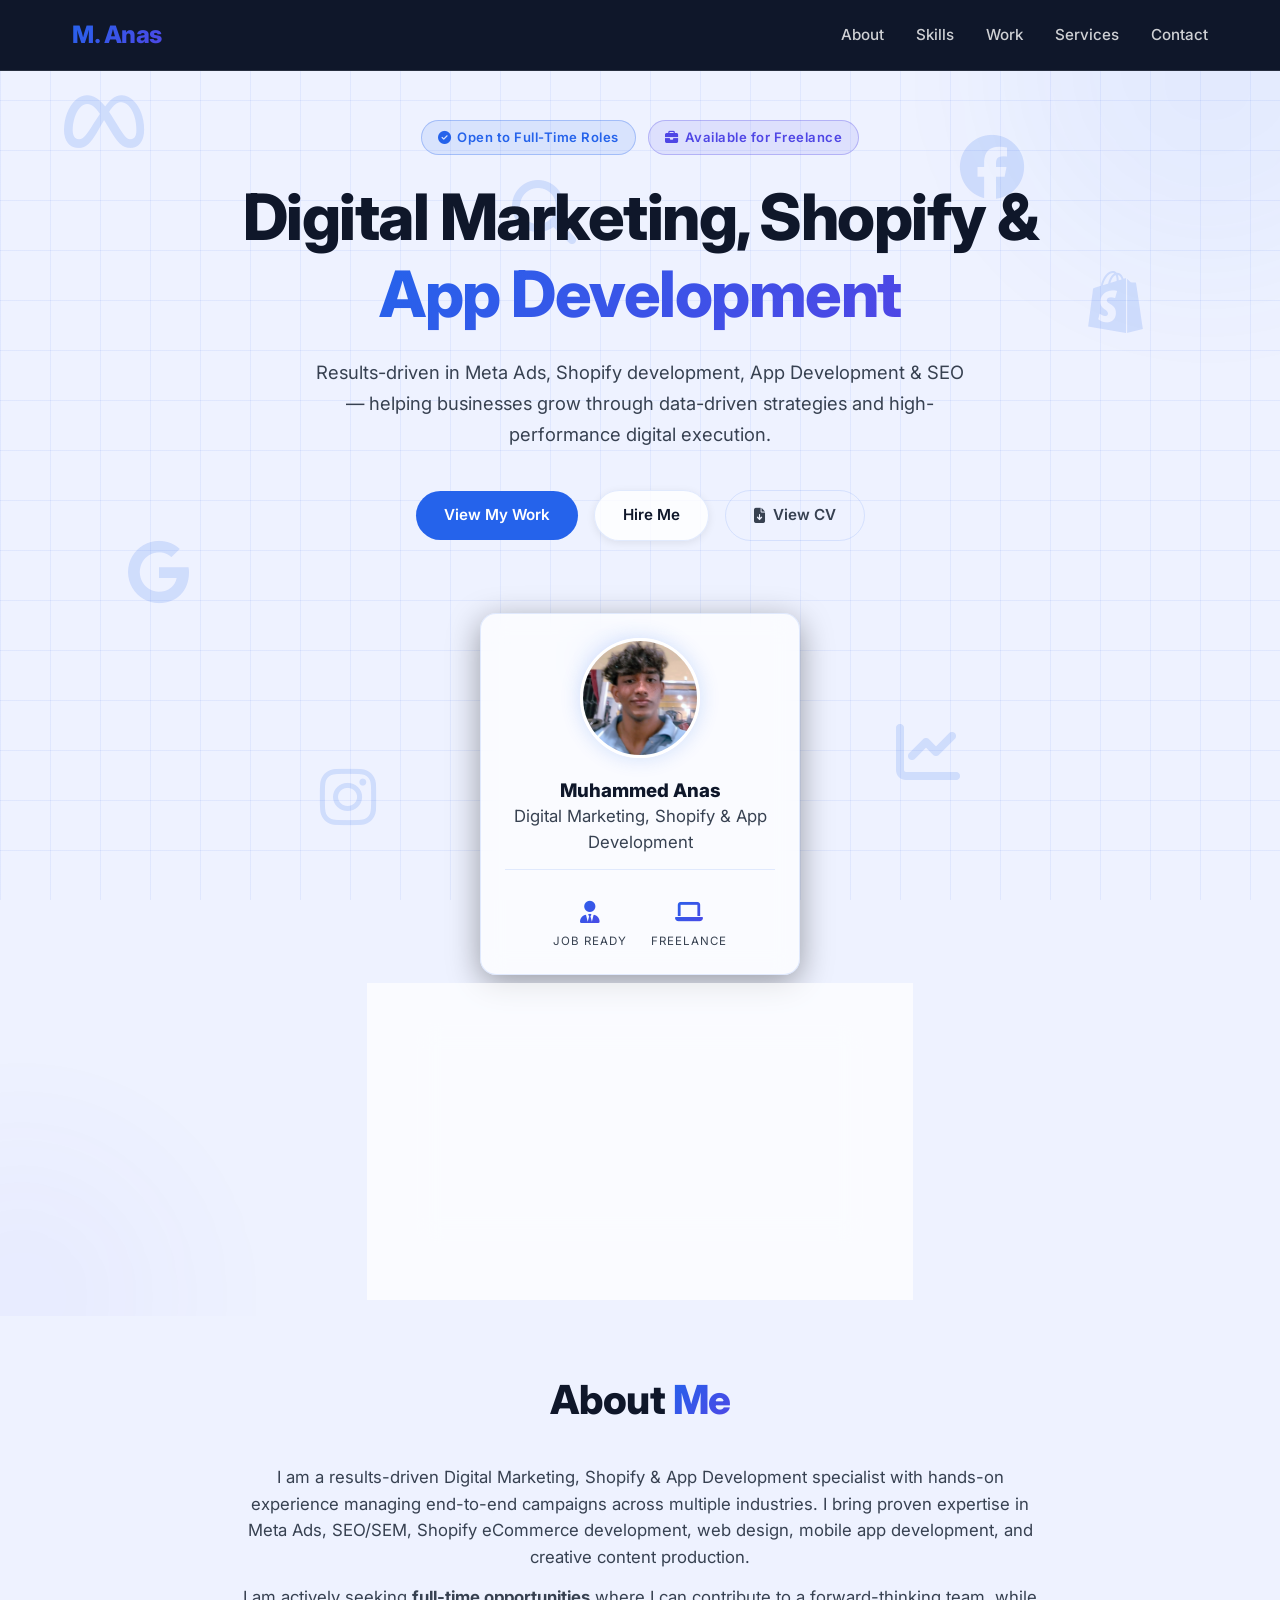
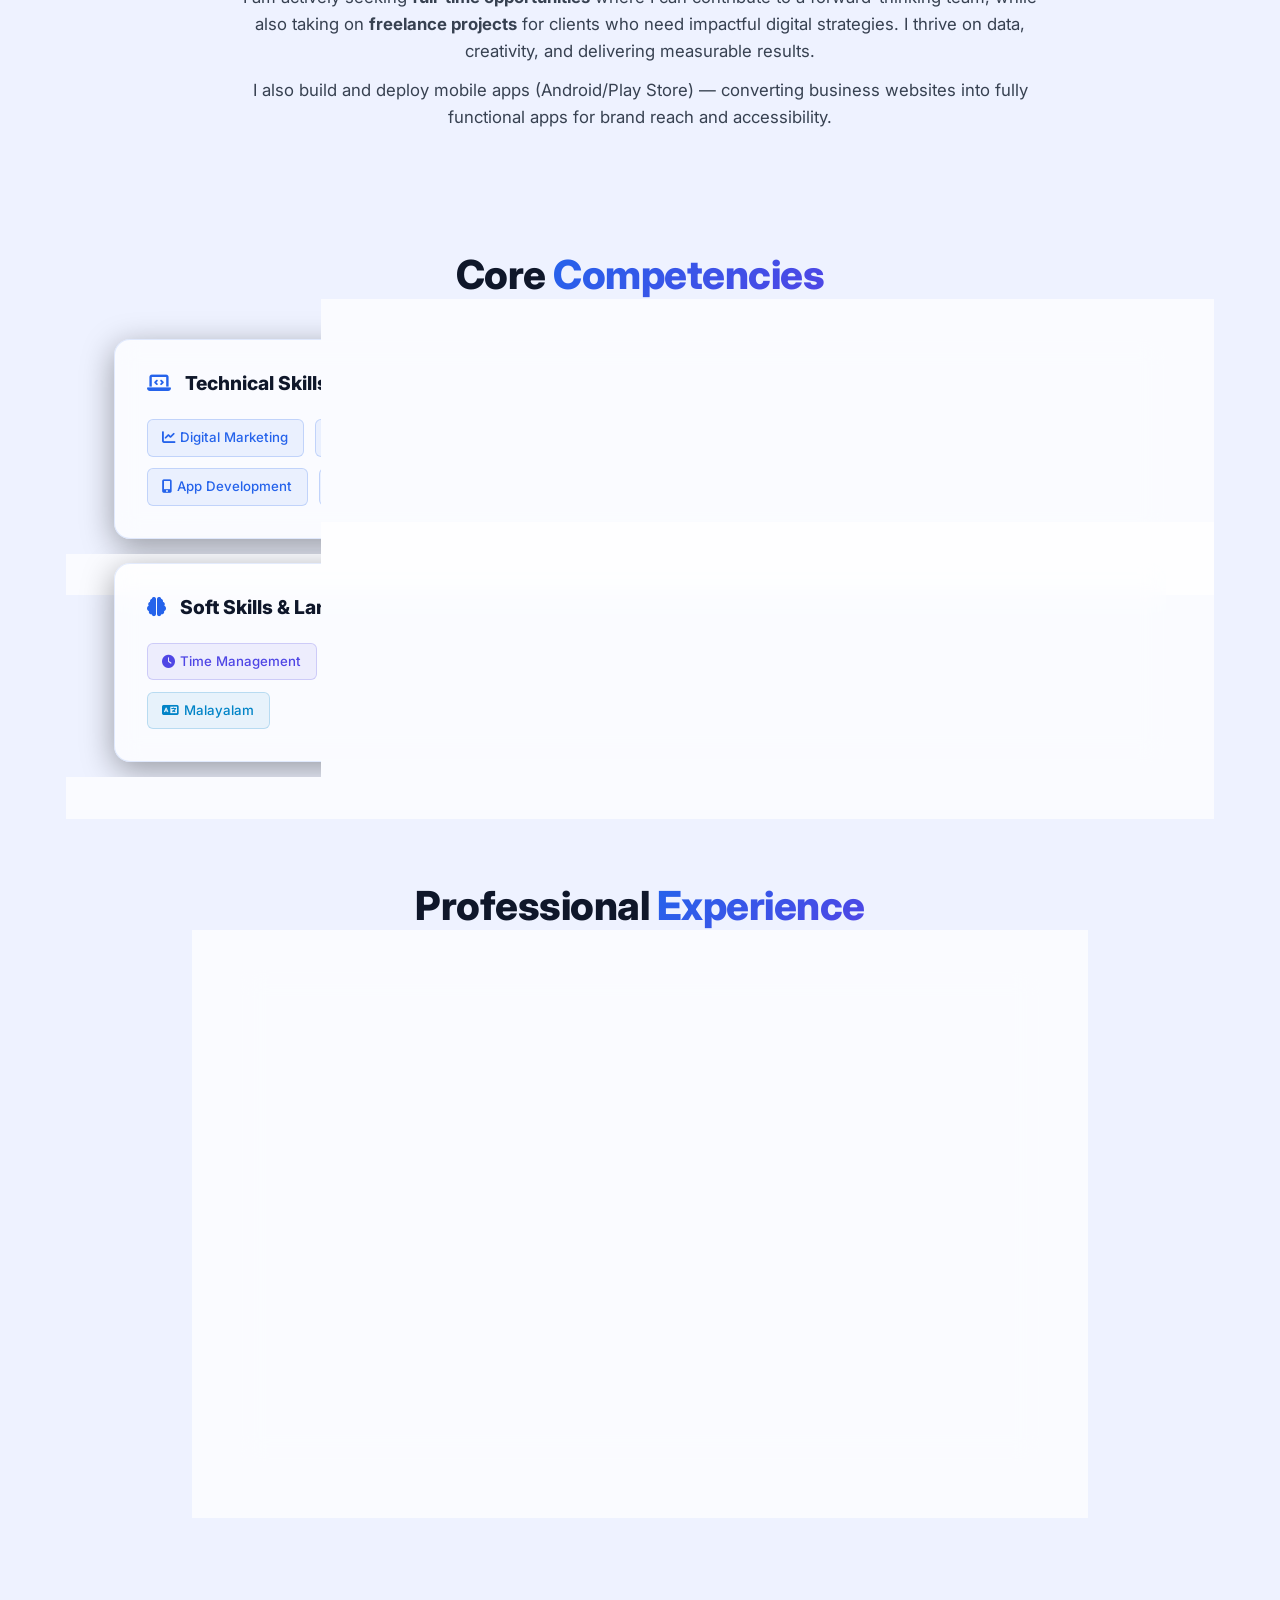
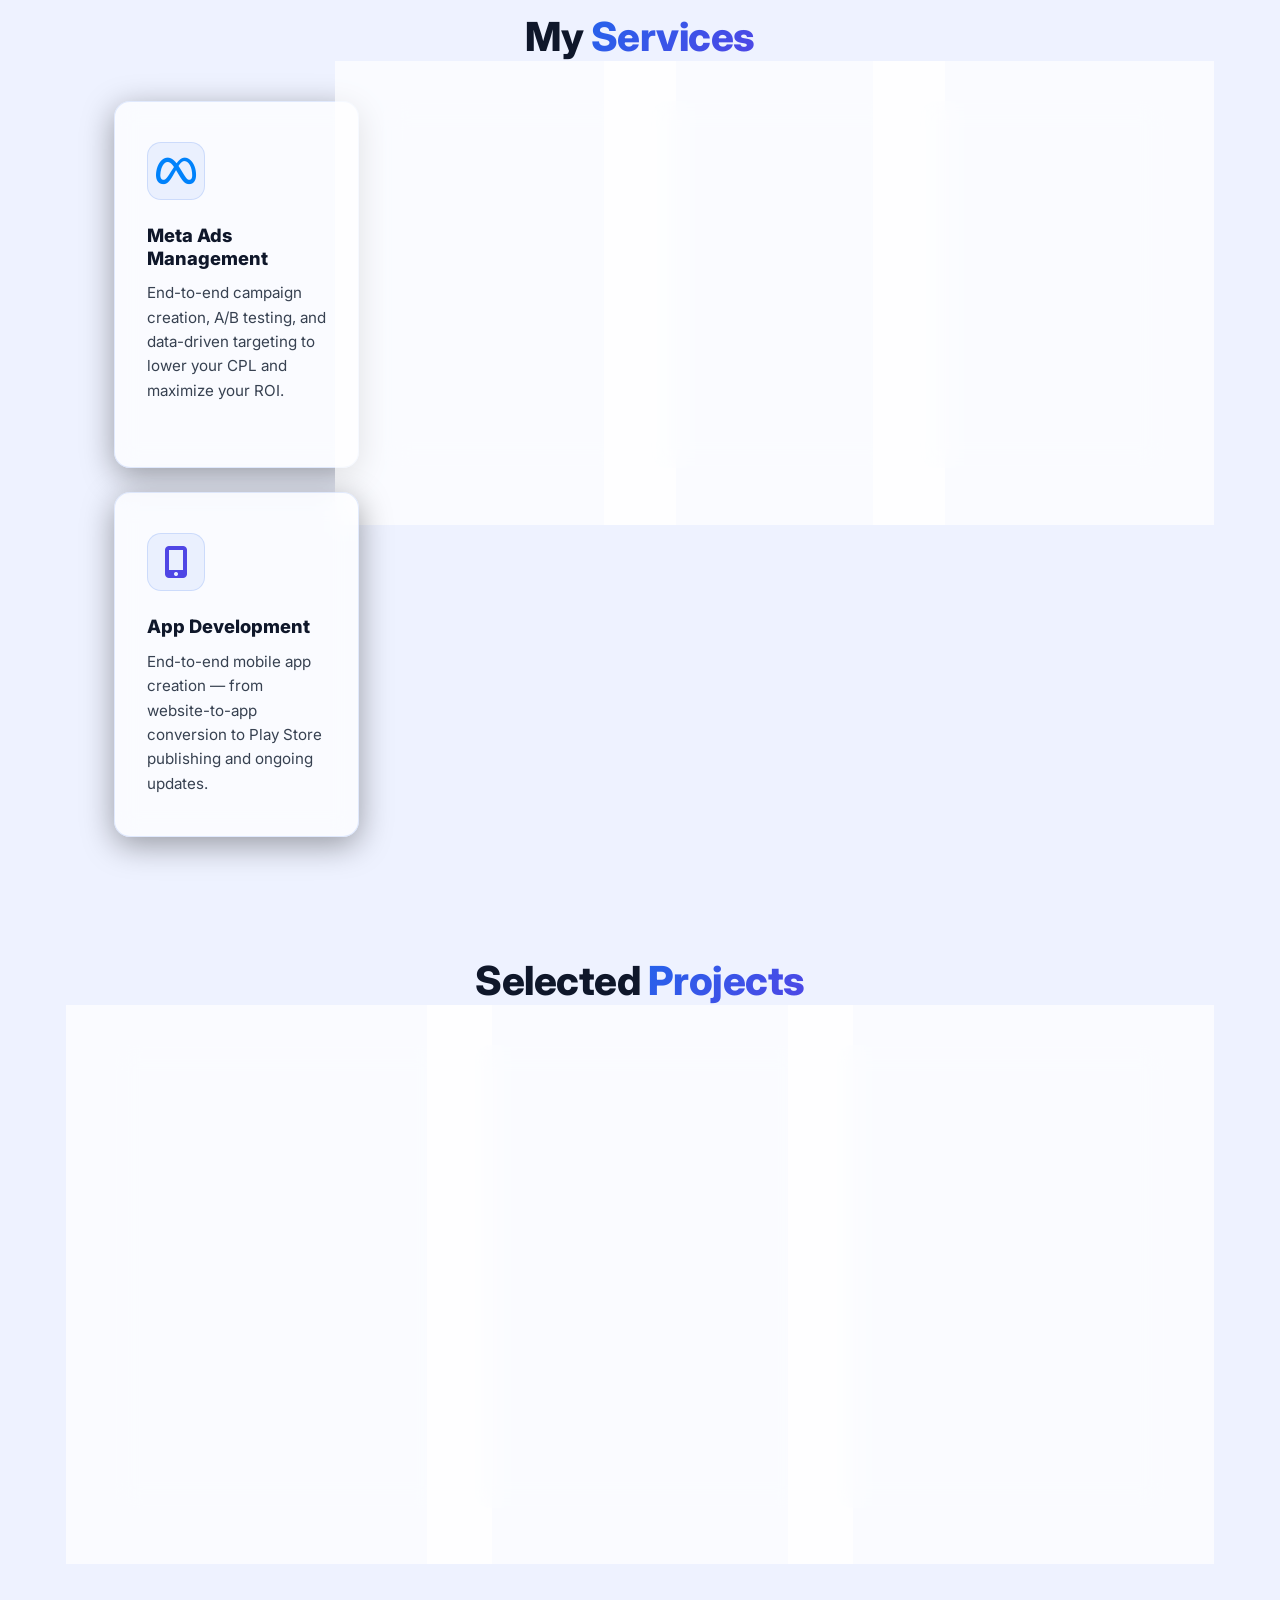
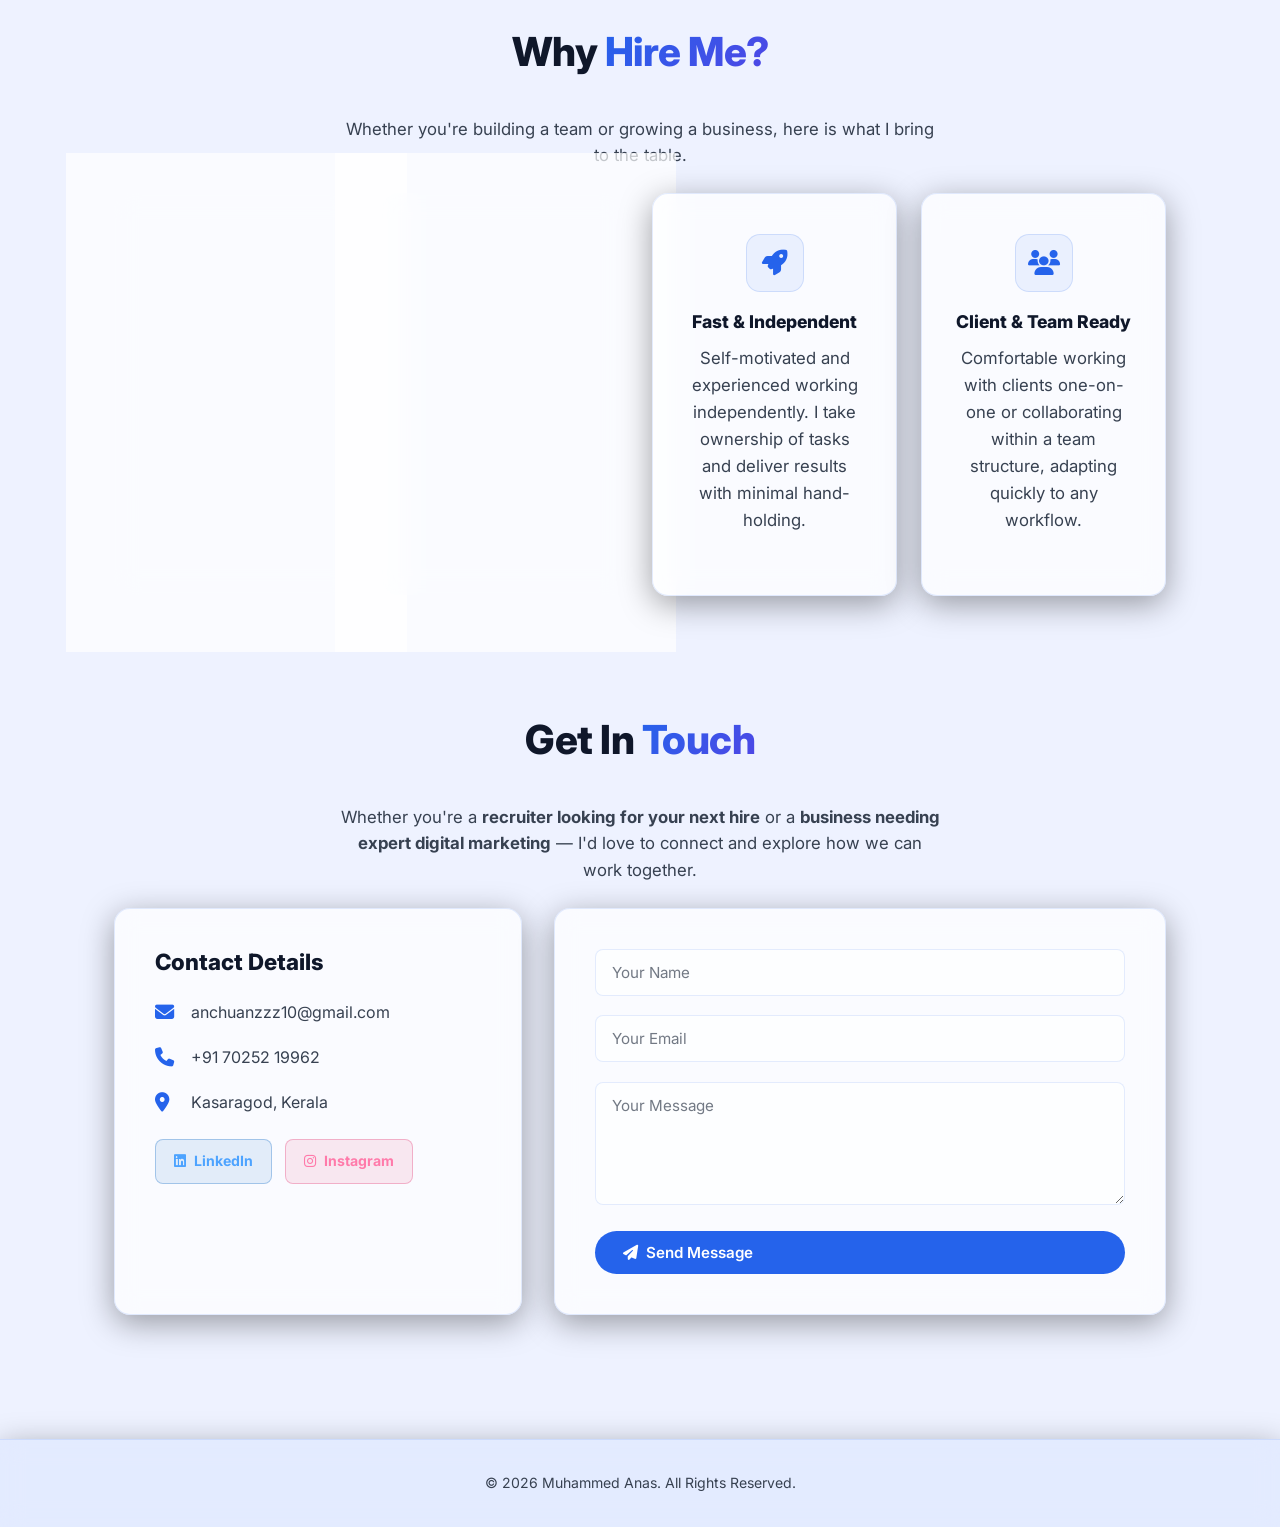
==== commit 555775e4: "Update index.html" ====
--- a/index.html
+++ b/index.html
@@ -13,6 +13,9 @@
         rel="stylesheet">
     <link rel="stylesheet" href="https://cdnjs.cloudflare.com/ajax/libs/font-awesome/6.5.0/css/all.min.css">
     <link rel="stylesheet" href="style.css">
+    <link rel="manifest" href="/manifest.json">
+    <meta name="theme-color" content="#0f172a">
+    <link rel="icon" href="/icon-192.png">
 </head>
 
 <body>
